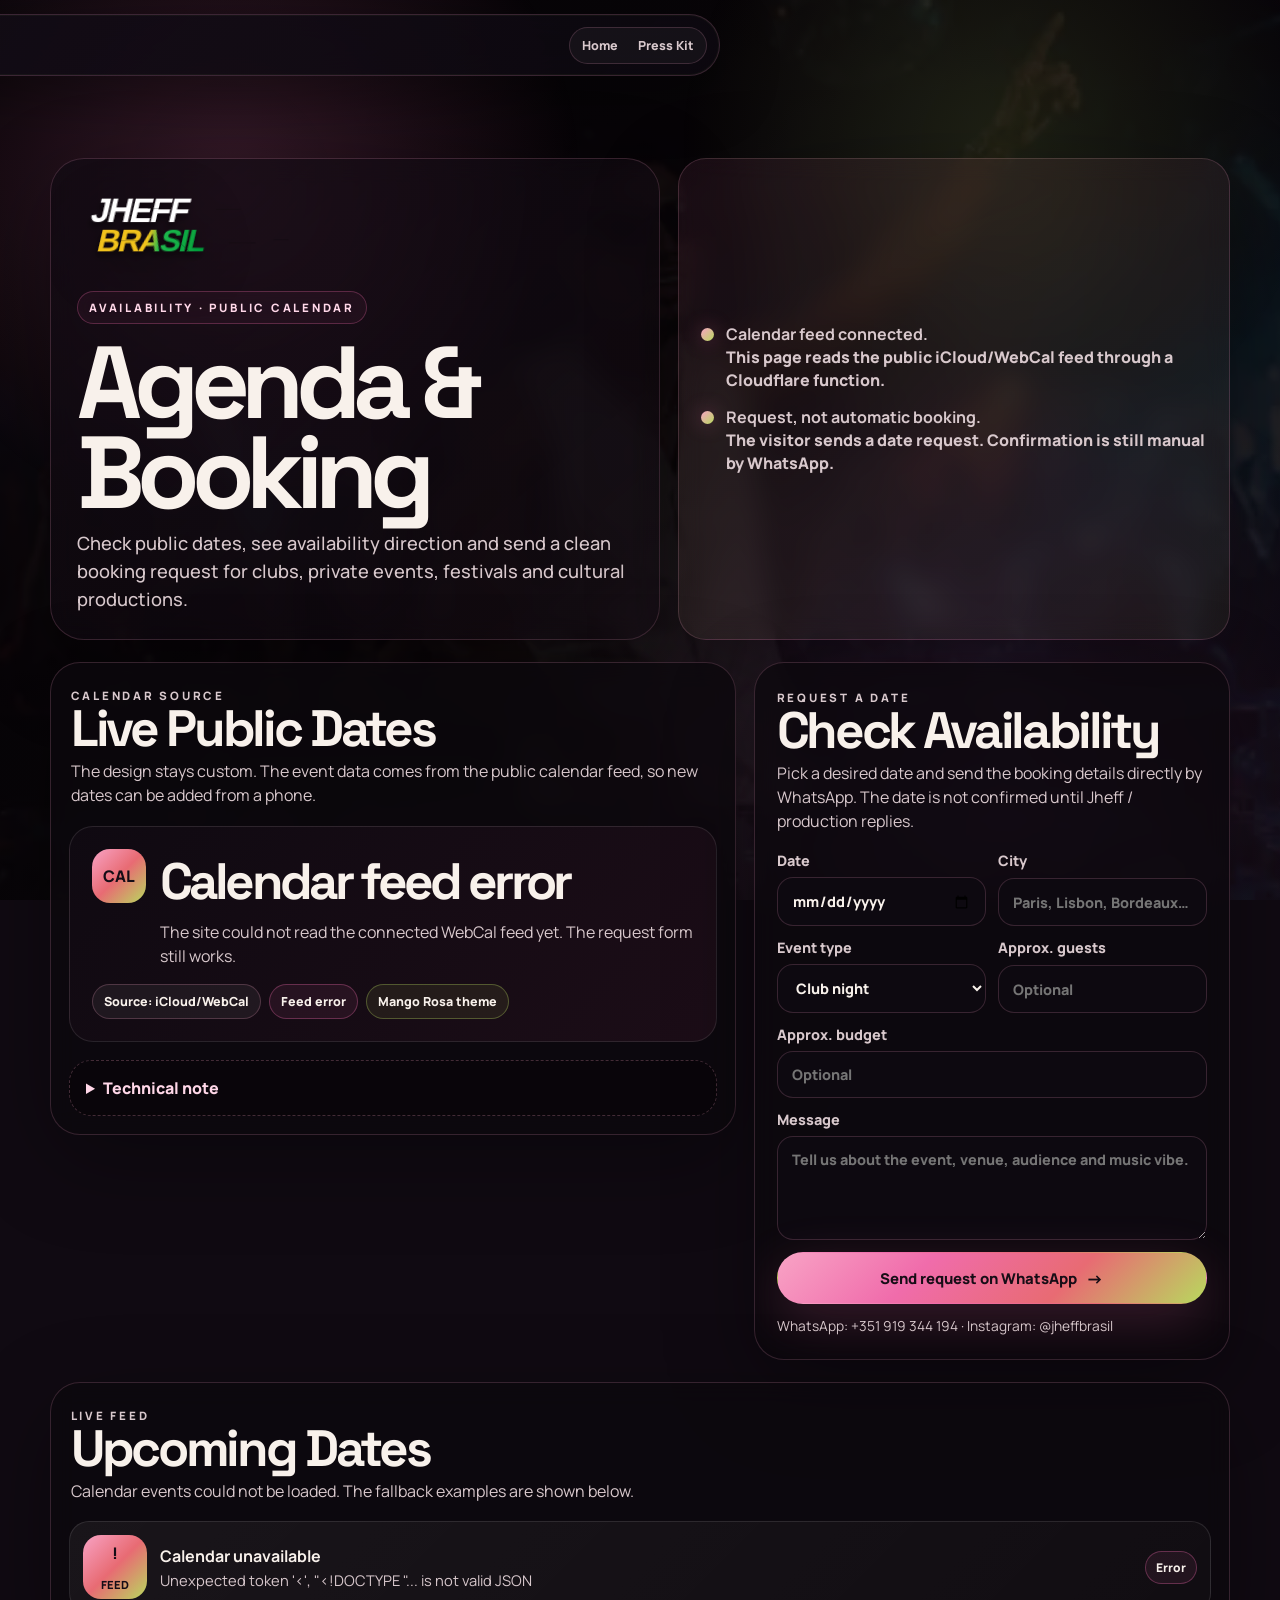
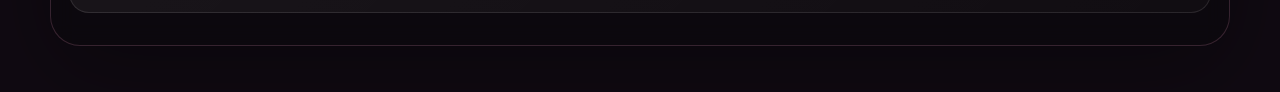
==== availability/index.html @ 17a37d6e "Connect availability page to calendar API" ====
<!doctype html>
<html lang="en">
<head>
  <meta charset="UTF-8">
  <meta name="viewport" content="width=device-width,initial-scale=1">
  <title>Availability — Jheff X Dj</title>
  <meta name="description" content="Check Jheff X Dj availability, public dates and send a booking request.">
  <meta name="theme-color" content="#150d16">
  <link rel="icon" href="/favicon.svg" type="image/svg+xml">
  <link rel="preconnect" href="https://fonts.googleapis.com">
  <link rel="preconnect" href="https://fonts.gstatic.com" crossorigin>
  <link href="https://fonts.googleapis.com/css2?family=Manrope:wght@500;700;800;900&family=Space+Grotesk:wght@700&display=swap" rel="stylesheet">
  <link rel="stylesheet" href="/assets/css/styles.css?v=manga-rosa-3">
  <style>
    body.availability-page{overflow:auto;background:#100a12;color:var(--text)}
    .availability-page:before{content:"";position:fixed;inset:0;z-index:-4;background:linear-gradient(120deg,rgba(12,7,14,.96),rgba(20,11,18,.78)),url('/assets/images/live-performance.webp') center/cover;filter:saturate(.78) brightness(.58)}
    .availability-page:after{content:"";position:fixed;inset:0;z-index:-3;background:radial-gradient(circle at 18% 20%,rgba(240,108,171,.20),transparent 22rem),radial-gradient(circle at 78% 16%,rgba(184,217,94,.12),transparent 20rem),radial-gradient(circle at 78% 88%,rgba(111,58,120,.28),transparent 28rem);pointer-events:none}
    .availability-main{width:min(1180px,calc(100% - 28px));margin:0 auto;padding:96px 0 46px;display:grid;gap:22px}.availability-hero{display:grid;grid-template-columns:1.05fr .95fr;gap:18px;align-items:end}
    .availability-title,.status-card,.calendar-card,.request-card,.dates-card{border:1px solid rgba(248,163,197,.18);background:rgba(12,8,14,.78);backdrop-filter:blur(12px);box-shadow:0 26px 90px rgba(0,0,0,.32)}
    .availability-title{border-radius:34px;padding:26px;background:linear-gradient(140deg,rgba(16,10,18,.74),rgba(21,12,21,.42))}.availability-title h1{font-family:var(--display);font-size:clamp(3.1rem,8vw,7.2rem);line-height:.88;letter-spacing:-.08em;margin:0 0 12px}.availability-title .lead{max-width:760px}.availability-logo{width:min(260px,54vw);display:block;margin-bottom:12px;filter:drop-shadow(0 12px 26px rgba(0,0,0,.42))}
    .status-card{border-radius:28px;background:linear-gradient(160deg,rgba(240,108,171,.08),rgba(184,217,94,.055));padding:22px;align-self:stretch;display:grid;align-content:center;gap:14px}.status-line{display:grid;grid-template-columns:auto 1fr;gap:12px;align-items:start;color:var(--muted);font-weight:800;line-height:1.45}.status-dot{width:13px;height:13px;border-radius:50%;margin-top:5px;background:linear-gradient(135deg,var(--pink),var(--lime));box-shadow:0 0 20px rgba(240,108,171,.4)}
    .availability-grid{display:grid;grid-template-columns:1.18fr .82fr;gap:18px;align-items:start}.calendar-card,.request-card,.dates-card{border-radius:30px;overflow:hidden}.card-head{padding:20px 20px 0}.card-head h2,.request-card h2{font-family:var(--display);font-size:clamp(2rem,4vw,3.2rem);line-height:.92;letter-spacing:-.065em;margin:0 0 8px}.card-head p,.request-card p{margin:0;color:var(--muted);line-height:1.48}
    .calendar-live{margin:18px;border-radius:24px;border:1px solid rgba(255,255,255,.10);background:linear-gradient(135deg,rgba(16,10,18,.96),rgba(30,14,25,.92));padding:22px;display:grid;gap:16px}.live-row{display:grid;grid-template-columns:auto 1fr;gap:14px;align-items:start}.live-icon{width:54px;height:54px;border-radius:18px;display:grid;place-items:center;background:linear-gradient(135deg,var(--pink),var(--coral),var(--lime));color:#150d16;font-weight:950}.live-row h3{font-family:var(--display);font-size:clamp(1.8rem,4vw,3.2rem);letter-spacing:-.075em;margin:0 0 6px}.live-row p{margin:0;color:var(--muted);line-height:1.5}.live-meta{display:flex;flex-wrap:wrap;gap:8px}.pill{border:1px solid rgba(248,163,197,.22);border-radius:999px;padding:8px 11px;color:#f8f1eb;background:rgba(255,255,255,.055);font-weight:900;font-size:.78rem}.pill.good{border-color:rgba(184,217,94,.32);background:rgba(184,217,94,.08)}.pill.bad{border-color:rgba(240,108,171,.32);background:rgba(240,108,171,.08)}
    .dates-card{padding-bottom:14px}.date-list{display:grid;gap:12px;padding:18px}.date-item{display:grid;grid-template-columns:auto 1fr auto;gap:13px;align-items:center;border:1px solid rgba(255,255,255,.10);border-radius:20px;padding:13px;background:linear-gradient(135deg,rgba(255,255,255,.055),rgba(255,255,255,.025))}.date-day{width:64px;height:64px;border-radius:18px;display:grid;place-items:center;text-align:center;background:linear-gradient(135deg,var(--pink),var(--coral),var(--lime));color:#150d16;font-weight:950;line-height:1}.date-day small{display:block;font-size:.7rem;text-transform:uppercase}.date-info b{display:block}.date-info span{display:block;color:var(--muted);font-size:.92rem;margin-top:3px}.tag{display:inline-flex;border:1px solid rgba(184,217,94,.32);border-radius:999px;padding:7px 10px;color:#f8f1eb;font-weight:900;font-size:.75rem;background:rgba(184,217,94,.08)}.tag.private{border-color:rgba(240,108,171,.32);background:rgba(240,108,171,.08)}button.tag{cursor:pointer}.request-card{padding:22px}.availability-form{display:grid;grid-template-columns:1fr 1fr;gap:12px;margin-top:18px}.availability-form label{display:grid;gap:7px;color:var(--muted);font-size:.9rem;font-weight:850}.availability-form input,.availability-form select,.availability-form textarea{width:100%;border:1px solid rgba(248,163,197,.18);border-radius:16px;background:#0d0910;color:var(--text);padding:13px 14px}.availability-form .full{grid-column:1/-1}.tiny-note{margin-top:12px!important;font-size:.86rem;color:var(--muted)}.setup-note{border:1px dashed rgba(248,163,197,.24);border-radius:22px;padding:16px;margin:0 18px 18px;color:var(--muted);background:rgba(0,0,0,.22)}.setup-note summary{cursor:pointer;color:#ffd7e8;font-weight:950}.setup-note ul{margin:12px 0 0;padding-left:20px}.setup-note code{color:#fff;background:rgba(255,255,255,.06);padding:2px 5px;border-radius:6px}
    @media(max-width:900px){.availability-page .topbar{position:relative;top:0;left:auto;transform:none;width:calc(100% - 22px);margin:10px auto 0}.availability-main{padding-top:22px;width:calc(100% - 22px)}.availability-hero,.availability-grid{grid-template-columns:1fr}.availability-title{padding:20px;border-radius:28px}.availability-logo{width:min(220px,62vw)}.date-item{grid-template-columns:auto 1fr}.date-item .tag{grid-column:2}.availability-form{grid-template-columns:1fr}.request-card{padding:18px}.calendar-live{margin:12px;padding:18px}.live-row{grid-template-columns:1fr}.live-icon{width:48px;height:48px}}
  </style>
</head>
<body class="page manga-theme availability-page">
  <header class="topbar">
    <a class="brand" href="/" aria-label="Jheff X Dj home"><img class="brand-logo" src="/assets/images/jheff-brasil-logo.svg" alt="Jheff Brasil logo"><span class="brand-name">Jheff X Dj</span></a>
    <div class="lang-switch"><a href="/">Home</a><a href="/press-kit/">Press Kit</a></div>
  </header>

  <main class="availability-main">
    <section class="availability-hero">
      <div class="availability-title"><img class="availability-logo" src="/assets/images/jheff-brasil-logo.svg" alt="Jheff Brasil logo"><p class="eyebrow">Availability · Public calendar</p><h1>Agenda & Booking</h1><p class="lead">Check public dates, see availability direction and send a clean booking request for clubs, private events, festivals and cultural productions.</p></div>
      <aside class="status-card"><div class="status-line"><span class="status-dot"></span><span><strong>Calendar feed connected.</strong><br>This page reads the public iCloud/WebCal feed through a Cloudflare function.</span></div><div class="status-line"><span class="status-dot"></span><span><strong>Request, not automatic booking.</strong><br>The visitor sends a date request. Confirmation is still manual by WhatsApp.</span></div></aside>
    </section>

    <section class="availability-grid">
      <div class="calendar-card">
        <div class="card-head"><p class="kicker">Calendar source</p><h2>Live Public Dates</h2><p>The design stays custom. The event data comes from the public calendar feed, so new dates can be added from a phone.</p></div>
        <div class="calendar-live"><div class="live-row"><div class="live-icon">CAL</div><div><h3 id="calendar-status-title">Loading calendar…</h3><p id="calendar-status-text">We are checking the connected WebCal/iCloud feed and preparing the public dates.</p></div></div><div class="live-meta"><span class="pill" id="calendar-source-pill">Source: iCloud/WebCal</span><span class="pill" id="calendar-updated-pill">Waiting for feed</span><span class="pill good">Mango Rosa theme</span></div></div>
        <details class="setup-note"><summary>Technical note</summary><ul><li>This draft uses the public WebCal/iCloud URL you sent.</li><li>On Cloudflare, <code>/api/calendar</code> fetches the calendar and converts events to JSON.</li><li>Later, if Jheff uses Google Calendar, we can swap the source without changing the design.</li></ul></details>
      </div>

      <aside class="request-card"><p class="kicker">Request a date</p><h2>Check Availability</h2><p>Pick a desired date and send the booking details directly by WhatsApp. The date is not confirmed until Jheff / production replies.</p><form class="availability-form" id="availability-form"><label><span>Date</span><input name="date" type="date" required></label><label><span>City</span><input name="city" placeholder="Paris, Lisbon, Bordeaux…" required></label><label><span>Event type</span><select name="type"><option>Club night</option><option>Private party</option><option>Festival</option><option>Cultural event</option><option>Corporate event</option><option>Other</option></select></label><label><span>Approx. guests</span><input name="guests" inputmode="numeric" placeholder="Optional"></label><label class="full"><span>Approx. budget</span><input name="budget" placeholder="Optional"></label><label class="full"><span>Message</span><textarea name="message" rows="4" placeholder="Tell us about the event, venue, audience and music vibe."></textarea></label><button class="btn primary full" type="submit">Send request on WhatsApp <span class="btn-arrow">→</span></button></form><p class="tiny-note">WhatsApp: +351 919 344 194 · Instagram: @jheffbrasil</p></aside>
    </section>

    <section class="dates-card"><div class="card-head"><p class="kicker">Live feed</p><h2>Upcoming Dates</h2><p id="dates-subtitle">Loading events from the connected public calendar…</p></div><div class="date-list" id="date-list"><article class="date-item"><div class="date-day"><span>…</span><small>Live</small></div><div class="date-info"><b>Loading calendar feed</b><span>Please wait while the public dates are loaded.</span></div><span class="tag">Loading</span></article></div></section>
  </main>

  <script>
    const ARTIST_NAME = 'Jheff X Dj';
    const WHATSAPP_NUMBER = '351919344194';
    const monthFmt = new Intl.DateTimeFormat('en', { month: 'short' });
    const dateFmt = new Intl.DateTimeFormat('en-GB', { weekday:'short', day:'2-digit', month:'short', hour:'2-digit', minute:'2-digit' });

    function escapeHtml(value = '') { return String(value).replace(/[&<>'"]/g, char => ({'&':'&amp;','<':'&lt;','>':'&gt;',"'":'&#39;','"':'&quot;'}[char])); }
    function dateInputValue(iso) { return new Date(iso).toISOString().slice(0,10); }
    function renderDay(iso) { const d = new Date(iso); return `<div class="date-day"><span>${String(d.getDate()).padStart(2,'0')}</span><small>${monthFmt.format(d)}</small></div>`; }

    async function loadCalendar() {
      const list = document.getElementById('date-list');
      const subtitle = document.getElementById('dates-subtitle');
      const title = document.getElementById('calendar-status-title');
      const text = document.getElementById('calendar-status-text');
      const updated = document.getElementById('calendar-updated-pill');

      try {
        const response = await fetch('/api/calendar', { headers: { accept: 'application/json' } });
        const data = await response.json();
        if (!response.ok || !data.ok) throw new Error(data.error || 'Calendar unavailable');

        const events = data.events || [];
        updated.textContent = `Updated: ${new Date(data.updatedAt).toLocaleTimeString([], {hour:'2-digit', minute:'2-digit'})}`;
        title.textContent = events.length ? 'Calendar connected' : 'Calendar connected, no upcoming public dates';
        text.textContent = events.length ? `${events.length} upcoming public date(s) loaded from the connected feed.` : 'The feed is active, but there are no upcoming events to display yet.';
        subtitle.textContent = events.length ? 'These dates are loaded from the connected calendar feed.' : 'No upcoming public dates found yet. Add events to the calendar and redeploy/reload.';

        if (!events.length) {
          list.innerHTML = `<article class="date-item"><div class="date-day"><span>0</span><small>Dates</small></div><div class="date-info"><b>No upcoming public dates</b><span>Add test events to the connected calendar and refresh this page.</span></div><span class="tag private">Empty</span></article>`;
          return;
        }

        list.innerHTML = events.map(event => {
          const date = new Date(event.start);
          const isPrivate = /private|unavailable/i.test(event.status || '');
          const location = event.location ? ` · ${escapeHtml(event.location)}` : '';
          const detail = event.allDay ? `All day${location}` : `${dateFmt.format(date)}${location}`;
          const button = isPrivate ? `<span class="tag private">${escapeHtml(event.status)}</span>` : `<button class="tag" type="button" data-prefill-date="${dateInputValue(event.start)}">Request</button>`;
          return `<article class="date-item">${renderDay(event.start)}<div class="date-info"><b>${escapeHtml(event.title)}</b><span>${detail}</span></div>${button}</article>`;
        }).join('');
        bindPrefillButtons();
      } catch (error) {
        title.textContent = 'Calendar feed error';
        text.textContent = 'The site could not read the connected WebCal feed yet. The request form still works.';
        updated.textContent = 'Feed error';
        updated.classList.add('bad');
        subtitle.textContent = 'Calendar events could not be loaded. The fallback examples are shown below.';
        list.innerHTML = `<article class="date-item"><div class="date-day"><span>!</span><small>Feed</small></div><div class="date-info"><b>Calendar unavailable</b><span>${escapeHtml(error.message)}</span></div><span class="tag private">Error</span></article>`;
      }
    }

    function bindPrefillButtons() {
      document.querySelectorAll('[data-prefill-date]').forEach(button => {
        button.addEventListener('click', () => {
          document.querySelector('[name="date"]').value = button.dataset.prefillDate;
          document.querySelector('[name="city"]').focus();
          document.querySelector('.request-card').scrollIntoView({behavior:'smooth', block:'center'});
        });
      });
    }

    document.getElementById('availability-form').addEventListener('submit', event => {
      event.preventDefault();
      const d = new FormData(event.currentTarget);
      const message = [`Hello ${ARTIST_NAME},`,'I would like to check your availability for an event.','',`Date: ${d.get('date') || '-'}`,`City: ${d.get('city') || '-'}`,`Event type: ${d.get('type') || '-'}`,`Approx. guests: ${d.get('guests') || '-'}`,`Approx. budget: ${d.get('budget') || '-'}`,`Message: ${d.get('message') || '-'}`,'','This is a booking request, not an automatic confirmation.'].join('\n');
      window.open(`https://wa.me/${WHATSAPP_NUMBER}?text=${encodeURIComponent(message)}`, '_blank', 'noopener,noreferrer');
    });

    loadCalendar();
  </script>
</body>
</html>
---- assets/css/styles.css ----
html{height:100%;scroll-behavior:smooth}*{box-sizing:border-box}:root{--bg:#100a12;--text:#f8f1eb;--muted:#d8c8cc;--rose:#f06cab;--pink:#f8a3c5;--coral:#e86b73;--prune:#6f3a78;--lime:#b8d95e;--leaf:#4aa854;--line:rgba(255,255,255,.16);--gold:#efbe7a;--green:#b8d95e;--max:1120px;--display:'Space Grotesk',Inter,ui-sans-serif,system-ui,sans-serif;--body:'Manrope',Inter,ui-sans-serif,system-ui,sans-serif}body{margin:0;min-height:100%;background:var(--bg);color:var(--text);font-family:var(--body);overflow:hidden}a{color:inherit;text-decoration:none}button,input,select,textarea{font:inherit}button{cursor:pointer}.landing-page{height:100svh;overflow:hidden}.landing-page:before{content:"";position:fixed;inset:0;z-index:-4;background:linear-gradient(100deg,rgba(12,7,14,.98),rgba(20,11,18,.84) 42%,rgba(32,18,29,.50)),url('/assets/images/live-performance.webp') 68% center/cover no-repeat;filter:saturate(.86) contrast(1.06) brightness(.72)}.landing-page:after{content:"";position:fixed;inset:0;z-index:-3;background:radial-gradient(circle at 20% 28%,rgba(240,108,171,.20),transparent 19rem),radial-gradient(circle at 80% 18%,rgba(184,217,94,.14),transparent 18rem),radial-gradient(circle at 72% 76%,rgba(111,58,120,.22),transparent 22rem),linear-gradient(180deg,rgba(255,255,255,.02),rgba(0,0,0,.22));pointer-events:none}.topbar{position:fixed;z-index:40;top:14px;left:50%;transform:translateX(-50%);width:min(var(--max),calc(100% - 24px));height:62px;display:flex;align-items:center;justify-content:space-between;gap:12px;padding:0 12px 0 14px;border:1px solid rgba(248,163,197,.18);border-radius:999px;background:linear-gradient(135deg,rgba(20,13,24,.88),rgba(13,9,16,.86));backdrop-filter:blur(18px);box-shadow:0 18px 60px rgba(0,0,0,.4),0 0 0 1px rgba(184,217,94,.04) inset}.brand{display:flex;align-items:center;gap:12px;min-width:0;font-family:var(--display);font-weight:700;letter-spacing:-.03em}.brand-logo{display:block;height:40px;width:auto;max-width:132px;object-fit:contain;filter:drop-shadow(0 6px 12px rgba(0,0,0,.35))}.brand-name{font-size:1rem;white-space:nowrap}.brand-mark{width:36px;height:36px;border-radius:50%;display:grid;place-items:center;background:linear-gradient(135deg,var(--pink),var(--lime));color:#160c15;font-size:.82rem}.lang-switch{display:flex;gap:4px;padding:4px;border:1px solid rgba(248,163,197,.18);border-radius:999px;background:rgba(255,255,255,.04)}.lang-switch button,.lang-switch a{border:0;border-radius:999px;background:transparent;color:var(--muted);padding:5px 8px;font-size:.78rem;font-weight:900}.lang-switch button.active{background:linear-gradient(135deg,#fff4f9,#ffe6ef);color:#1a1018}.screen{height:100svh;display:grid;align-items:center;padding:94px max(24px,calc((100vw - var(--max))/2 + 12px)) 32px}.hero-panel{width:min(760px,100%);position:relative;padding:24px 28px 28px;border:1px solid rgba(248,163,197,.18);border-radius:34px;background:linear-gradient(140deg,rgba(16,10,18,.72),rgba(21,12,21,.42));backdrop-filter:blur(12px);box-shadow:0 28px 100px rgba(0,0,0,.42),0 0 0 1px rgba(255,255,255,.03) inset}.hero-panel:before{content:"";position:absolute;left:-1px;top:12%;bottom:12%;width:2px;background:linear-gradient(180deg,var(--rose),var(--coral),var(--leaf),var(--lime));border-radius:2px;opacity:.95}.hero-panel:after{content:"";position:absolute;inset:0;border-radius:34px;padding:1px;background:linear-gradient(135deg,rgba(240,108,171,.26),rgba(111,58,120,.10),rgba(184,217,94,.15));-webkit-mask:linear-gradient(#fff 0 0) content-box,linear-gradient(#fff 0 0);-webkit-mask-composite:xor;mask-composite:exclude;pointer-events:none}.hero-brand-lockup{margin:0 0 8px;display:flex;align-items:center}.hero-logo{width:min(260px,44vw);height:auto;display:block;filter:drop-shadow(0 12px 24px rgba(0,0,0,.35))}.eyebrow,.kicker{display:inline-flex;align-items:center;margin:0 0 14px;color:#ffd7e8;font-size:.72rem;font-weight:950;letter-spacing:.24em;text-transform:uppercase}.eyebrow{padding:8px 11px;border:1px solid rgba(240,108,171,.28);border-radius:999px;background:rgba(240,108,171,.06);backdrop-filter:blur(10px)}.hero-panel h1{position:relative;z-index:1;margin:0 0 12px;font-family:var(--display);font-size:clamp(3.35rem,8.8vw,7.4rem);line-height:.9;letter-spacing:-.072em;text-shadow:0 18px 70px rgba(0,0,0,.62)}.tagline{position:relative;z-index:1;margin:0 0 14px;background:linear-gradient(90deg,var(--pink),var(--rose),var(--coral),var(--leaf),var(--lime));-webkit-background-clip:text;background-clip:text;color:transparent;font-weight:900;font-size:clamp(1.05rem,2.4vw,1.42rem);line-height:1.14}.lead{position:relative;z-index:1;margin:0;max-width:615px;color:var(--muted);font-weight:500;font-size:clamp(1rem,1.85vw,1.14rem);line-height:1.52}.micro-trust{position:relative;z-index:1;display:inline-flex;max-width:100%;margin:20px 0 0;padding:10px 13px;border:1px solid rgba(255,255,255,.10);border-radius:999px;background:linear-gradient(135deg,rgba(240,108,171,.08),rgba(74,168,84,.06));backdrop-filter:blur(10px);color:#f6e8ec;font-weight:800;font-size:.88rem;line-height:1.2}.actions{position:relative;z-index:2;display:grid;grid-template-columns:minmax(230px,1.1fr) minmax(150px,.7fr) minmax(150px,.7fr);gap:11px;margin-top:23px;max-width:700px}.btn{display:inline-flex;align-items:center;justify-content:center;gap:9px;min-height:52px;padding:0 20px;border-radius:999px;border:1px solid transparent;font-weight:900;font-size:.93rem;transition:transform .18s ease,box-shadow .18s ease,background .18s ease;white-space:nowrap}.primary{background:linear-gradient(135deg,var(--pink),var(--rose),var(--coral),var(--lime));color:#170d16;box-shadow:0 16px 54px rgba(240,108,171,.2)}.ghost{border-color:rgba(248,163,197,.18);background:rgba(255,255,255,.06);color:var(--text);backdrop-filter:blur(12px)}.social-btn{background:linear-gradient(135deg,rgba(240,108,171,.14),rgba(111,58,120,.10),rgba(74,168,84,.08));border-color:rgba(240,108,171,.26)}.press-btn{background:linear-gradient(135deg,rgba(248,163,197,.12),rgba(232,107,115,.08),rgba(184,217,94,.08));border-color:rgba(184,217,94,.22)}.btn-icon{width:20px;height:20px;flex:0 0 auto}.btn-arrow{font-size:1.08rem;line-height:1}.ghost:hover,.primary:hover{transform:translateY(-1px)}.modal[hidden]{display:none}.modal{position:fixed;inset:0;z-index:100;display:grid;place-items:center;padding:14px}.modal-backdrop{position:absolute;inset:0;background:rgba(0,0,0,.75);backdrop-filter:blur(10px)}.modal-panel{position:relative;width:min(560px,100%);max-height:calc(100svh - 28px);overflow:auto;padding:24px;border:1px solid rgba(248,163,197,.18);border-radius:28px;background:linear-gradient(180deg,rgba(25,15,27,.98),rgba(10,8,12,.98));box-shadow:0 40px 140px rgba(0,0,0,.72)}.modal-close{position:absolute;top:12px;right:12px;width:42px;height:42px;border:1px solid rgba(248,163,197,.18);border-radius:50%;background:rgba(255,255,255,.06);color:var(--text);font-size:1.35rem}.modal-panel h2{margin:0 0 10px;font-family:var(--display);font-size:clamp(2rem,8vw,3.2rem);line-height:.92;letter-spacing:-.07em}.modal-lead{margin:0;color:var(--muted);line-height:1.45}.quick-form{display:grid;grid-template-columns:1fr 1fr;gap:12px;margin-top:20px}.quick-form label{display:grid;gap:7px;color:var(--muted);font-weight:850;font-size:.92rem}.quick-form input,.quick-form select,.quick-form textarea{width:100%;border:1px solid rgba(248,163,197,.18);border-radius:16px;background:#0d0910;color:var(--text);padding:13px 14px}.full{grid-column:1/-1}.response-note{margin:0;color:var(--muted);font-size:.86rem;text-align:center}.modal-open{overflow:hidden}.page{min-height:100vh;overflow:auto;background:linear-gradient(180deg,#100a12,#130c15)}.page .topbar{position:sticky;top:14px}.page-main{padding:110px 0 70px}.container{width:min(var(--max),calc(100% - 32px));margin:auto}.section{padding:34px 0}.grid{display:grid;gap:18px}.grid.cols-2{grid-template-columns:1fr 1fr}.grid.cols-3{grid-template-columns:repeat(3,1fr)}.panel{border:1px solid rgba(248,163,197,.14);border-radius:26px;background:linear-gradient(180deg,rgba(255,255,255,.05),rgba(255,255,255,.03));padding:24px;box-shadow:0 30px 90px rgba(0,0,0,.32)}.panel h2,.panel h3{margin:0 0 12px;letter-spacing:-.05em}.panel p,.panel li{color:var(--muted)}.panel ul{margin:0;padding-left:18px}.press-img{width:100%;border-radius:26px;border:1px solid rgba(248,163,197,.14);aspect-ratio:4/5;object-fit:cover}.link-list{display:grid;gap:12px;margin-top:24px}.link-list a,.link-list button{width:100%;justify-content:center}.asset-grid{display:grid;grid-template-columns:repeat(3,1fr);gap:14px}.asset-grid img{width:100%;aspect-ratio:4/5;object-fit:cover;border-radius:20px;border:1px solid rgba(248,163,197,.14)}.presskit-page .big{background:none!important;background-image:none!important;-webkit-background-clip:initial!important;background-clip:initial!important;color:#efbe7a!important;-webkit-text-fill-color:#efbe7a!important;text-shadow:0 0 2.3cqw rgba(232,107,115,.18)!important}@media(max-width:850px){.topbar{top:10px;height:56px;width:calc(100% - 22px);padding:0 9px 0 10px}.brand-logo{height:32px;max-width:104px}.brand-name{font-size:.94rem}.landing-page:before{background:linear-gradient(180deg,rgba(16,10,18,.42),rgba(16,10,18,.86) 45%,rgba(16,10,18,.98)),url('/assets/images/live-performance.webp') 58% center/cover no-repeat;filter:saturate(.82) contrast(1.08) brightness(.72)}.screen{padding:78px 14px 24px;align-items:center}.hero-panel{width:100%;padding:18px 18px 20px;border-radius:28px}.hero-brand-lockup{margin-bottom:8px}.hero-logo{width:min(215px,56vw)}.eyebrow{font-size:.6rem;letter-spacing:.2em;padding:7px 9px;margin-bottom:12px}.hero-panel h1{font-size:clamp(2.9rem,12.6vw,4.55rem);letter-spacing:-.065em;line-height:.94;margin-bottom:10px}.tagline{font-size:clamp(.98rem,3.95vw,1.12rem);margin-bottom:12px}.lead{max-width:96%;font-size:clamp(.93rem,3.45vw,1rem);line-height:1.48}.micro-trust{display:flex;width:100%;justify-content:center;text-align:center;border-radius:18px;font-size:.8rem;margin-top:17px;padding:10px 12px}.actions{grid-template-columns:1fr 1fr;gap:9px;margin-top:16px;max-width:none}.actions .primary{grid-column:1/-1;width:100%;min-height:52px}.btn{min-height:46px;padding:0 12px;font-size:.88rem;gap:8px}.btn-icon{width:18px;height:18px}.quick-form{grid-template-columns:1fr}.modal-panel{padding:22px;border-radius:24px}.page-main{padding-top:92px}.grid.cols-2,.grid.cols-3,.asset-grid{grid-template-columns:1fr}.panel{padding:20px}}@media(max-height:700px) and (max-width:850px){.micro-trust{display:none}.screen{padding-top:70px}.hero-panel h1{font-size:3.25rem}.lead{font-size:.9rem}.actions{margin-top:15px}.btn{min-height:44px}.hero-panel{padding-top:16px;padding-bottom:18px}}@media(max-height:610px) and (max-width:850px){.tagline{font-size:.94rem}.hero-panel h1{font-size:2.8rem}.lead{font-size:.86rem}.btn{font-size:.84rem;padding:0 10px}}
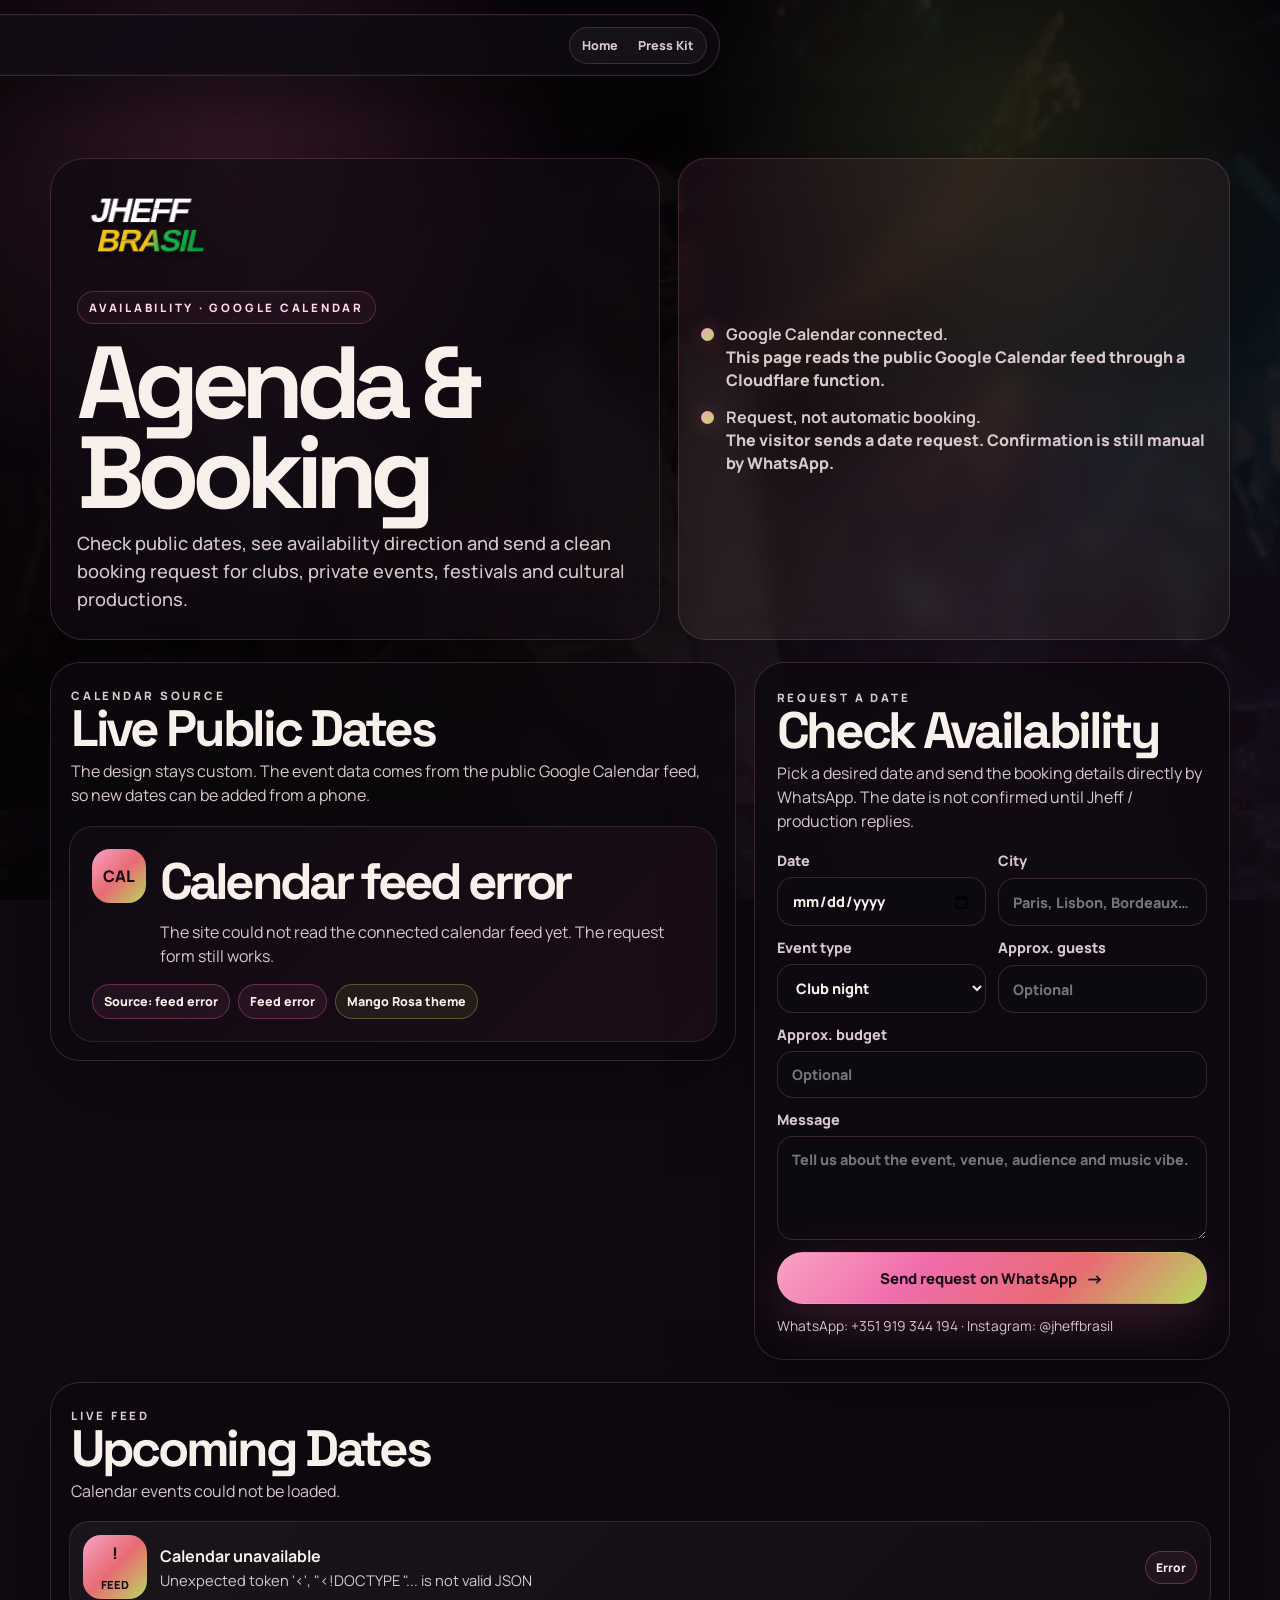
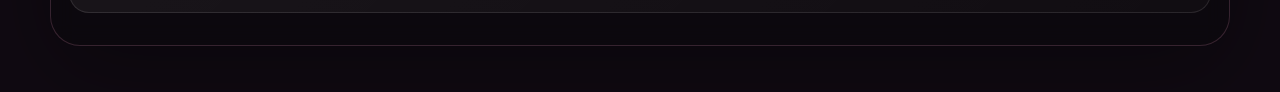
==== commit 9c754b4c: "Update availability page for Google Calendar status" ====
--- a/availability/index.html
+++ b/availability/index.html
@@ -10,7 +10,7 @@
   <link rel="preconnect" href="https://fonts.googleapis.com">
   <link rel="preconnect" href="https://fonts.gstatic.com" crossorigin>
   <link href="https://fonts.googleapis.com/css2?family=Manrope:wght@500;700;800;900&family=Space+Grotesk:wght@700&display=swap" rel="stylesheet">
-  <link rel="stylesheet" href="/assets/css/styles.css?v=manga-rosa-3">
+  <link rel="stylesheet" href="/assets/css/styles.css?v=manga-rosa-4">
   <style>
     body.availability-page{overflow:auto;background:#100a12;color:var(--text)}
     .availability-page:before{content:"";position:fixed;inset:0;z-index:-4;background:linear-gradient(120deg,rgba(12,7,14,.96),rgba(20,11,18,.78)),url('/assets/images/live-performance.webp') center/cover;filter:saturate(.78) brightness(.58)}
@@ -21,7 +21,7 @@
     .status-card{border-radius:28px;background:linear-gradient(160deg,rgba(240,108,171,.08),rgba(184,217,94,.055));padding:22px;align-self:stretch;display:grid;align-content:center;gap:14px}.status-line{display:grid;grid-template-columns:auto 1fr;gap:12px;align-items:start;color:var(--muted);font-weight:800;line-height:1.45}.status-dot{width:13px;height:13px;border-radius:50%;margin-top:5px;background:linear-gradient(135deg,var(--pink),var(--lime));box-shadow:0 0 20px rgba(240,108,171,.4)}
     .availability-grid{display:grid;grid-template-columns:1.18fr .82fr;gap:18px;align-items:start}.calendar-card,.request-card,.dates-card{border-radius:30px;overflow:hidden}.card-head{padding:20px 20px 0}.card-head h2,.request-card h2{font-family:var(--display);font-size:clamp(2rem,4vw,3.2rem);line-height:.92;letter-spacing:-.065em;margin:0 0 8px}.card-head p,.request-card p{margin:0;color:var(--muted);line-height:1.48}
     .calendar-live{margin:18px;border-radius:24px;border:1px solid rgba(255,255,255,.10);background:linear-gradient(135deg,rgba(16,10,18,.96),rgba(30,14,25,.92));padding:22px;display:grid;gap:16px}.live-row{display:grid;grid-template-columns:auto 1fr;gap:14px;align-items:start}.live-icon{width:54px;height:54px;border-radius:18px;display:grid;place-items:center;background:linear-gradient(135deg,var(--pink),var(--coral),var(--lime));color:#150d16;font-weight:950}.live-row h3{font-family:var(--display);font-size:clamp(1.8rem,4vw,3.2rem);letter-spacing:-.075em;margin:0 0 6px}.live-row p{margin:0;color:var(--muted);line-height:1.5}.live-meta{display:flex;flex-wrap:wrap;gap:8px}.pill{border:1px solid rgba(248,163,197,.22);border-radius:999px;padding:8px 11px;color:#f8f1eb;background:rgba(255,255,255,.055);font-weight:900;font-size:.78rem}.pill.good{border-color:rgba(184,217,94,.32);background:rgba(184,217,94,.08)}.pill.bad{border-color:rgba(240,108,171,.32);background:rgba(240,108,171,.08)}
-    .dates-card{padding-bottom:14px}.date-list{display:grid;gap:12px;padding:18px}.date-item{display:grid;grid-template-columns:auto 1fr auto;gap:13px;align-items:center;border:1px solid rgba(255,255,255,.10);border-radius:20px;padding:13px;background:linear-gradient(135deg,rgba(255,255,255,.055),rgba(255,255,255,.025))}.date-day{width:64px;height:64px;border-radius:18px;display:grid;place-items:center;text-align:center;background:linear-gradient(135deg,var(--pink),var(--coral),var(--lime));color:#150d16;font-weight:950;line-height:1}.date-day small{display:block;font-size:.7rem;text-transform:uppercase}.date-info b{display:block}.date-info span{display:block;color:var(--muted);font-size:.92rem;margin-top:3px}.tag{display:inline-flex;border:1px solid rgba(184,217,94,.32);border-radius:999px;padding:7px 10px;color:#f8f1eb;font-weight:900;font-size:.75rem;background:rgba(184,217,94,.08)}.tag.private{border-color:rgba(240,108,171,.32);background:rgba(240,108,171,.08)}button.tag{cursor:pointer}.request-card{padding:22px}.availability-form{display:grid;grid-template-columns:1fr 1fr;gap:12px;margin-top:18px}.availability-form label{display:grid;gap:7px;color:var(--muted);font-size:.9rem;font-weight:850}.availability-form input,.availability-form select,.availability-form textarea{width:100%;border:1px solid rgba(248,163,197,.18);border-radius:16px;background:#0d0910;color:var(--text);padding:13px 14px}.availability-form .full{grid-column:1/-1}.tiny-note{margin-top:12px!important;font-size:.86rem;color:var(--muted)}.setup-note{border:1px dashed rgba(248,163,197,.24);border-radius:22px;padding:16px;margin:0 18px 18px;color:var(--muted);background:rgba(0,0,0,.22)}.setup-note summary{cursor:pointer;color:#ffd7e8;font-weight:950}.setup-note ul{margin:12px 0 0;padding-left:20px}.setup-note code{color:#fff;background:rgba(255,255,255,.06);padding:2px 5px;border-radius:6px}
+    .dates-card{padding-bottom:14px}.date-list{display:grid;gap:12px;padding:18px}.date-item{display:grid;grid-template-columns:auto 1fr auto;gap:13px;align-items:center;border:1px solid rgba(255,255,255,.10);border-radius:20px;padding:13px;background:linear-gradient(135deg,rgba(255,255,255,.055),rgba(255,255,255,.025))}.date-day{width:64px;height:64px;border-radius:18px;display:grid;place-items:center;text-align:center;background:linear-gradient(135deg,var(--pink),var(--coral),var(--lime));color:#150d16;font-weight:950;line-height:1}.date-day small{display:block;font-size:.7rem;text-transform:uppercase}.date-info b{display:block}.date-info span{display:block;color:var(--muted);font-size:.92rem;margin-top:3px}.tag{display:inline-flex;border:1px solid rgba(184,217,94,.32);border-radius:999px;padding:7px 10px;color:#f8f1eb;font-weight:900;font-size:.75rem;background:rgba(184,217,94,.08)}.tag.private{border-color:rgba(240,108,171,.32);background:rgba(240,108,171,.08)}button.tag{cursor:pointer}.request-card{padding:22px}.availability-form{display:grid;grid-template-columns:1fr 1fr;gap:12px;margin-top:18px}.availability-form label{display:grid;gap:7px;color:var(--muted);font-size:.9rem;font-weight:850}.availability-form input,.availability-form select,.availability-form textarea{width:100%;border:1px solid rgba(248,163,197,.18);border-radius:16px;background:#0d0910;color:var(--text);padding:13px 14px}.availability-form .full{grid-column:1/-1}.tiny-note{margin-top:12px!important;font-size:.86rem;color:var(--muted)}.setup-note{display:none}
     @media(max-width:900px){.availability-page .topbar{position:relative;top:0;left:auto;transform:none;width:calc(100% - 22px);margin:10px auto 0}.availability-main{padding-top:22px;width:calc(100% - 22px)}.availability-hero,.availability-grid{grid-template-columns:1fr}.availability-title{padding:20px;border-radius:28px}.availability-logo{width:min(220px,62vw)}.date-item{grid-template-columns:auto 1fr}.date-item .tag{grid-column:2}.availability-form{grid-template-columns:1fr}.request-card{padding:18px}.calendar-live{margin:12px;padding:18px}.live-row{grid-template-columns:1fr}.live-icon{width:48px;height:48px}}
   </style>
 </head>
@@ -33,15 +33,15 @@
 
   <main class="availability-main">
     <section class="availability-hero">
-      <div class="availability-title"><img class="availability-logo" src="/assets/images/jheff-brasil-logo.svg" alt="Jheff Brasil logo"><p class="eyebrow">Availability · Public calendar</p><h1>Agenda & Booking</h1><p class="lead">Check public dates, see availability direction and send a clean booking request for clubs, private events, festivals and cultural productions.</p></div>
-      <aside class="status-card"><div class="status-line"><span class="status-dot"></span><span><strong>Calendar feed connected.</strong><br>This page reads the public iCloud/WebCal feed through a Cloudflare function.</span></div><div class="status-line"><span class="status-dot"></span><span><strong>Request, not automatic booking.</strong><br>The visitor sends a date request. Confirmation is still manual by WhatsApp.</span></div></aside>
+      <div class="availability-title"><img class="availability-logo" src="/assets/images/jheff-brasil-logo.svg" alt="Jheff Brasil logo"><p class="eyebrow">Availability · Google Calendar</p><h1>Agenda & Booking</h1><p class="lead">Check public dates, see availability direction and send a clean booking request for clubs, private events, festivals and cultural productions.</p></div>
+      <aside class="status-card"><div class="status-line"><span class="status-dot"></span><span><strong>Google Calendar connected.</strong><br>This page reads the public Google Calendar feed through a Cloudflare function.</span></div><div class="status-line"><span class="status-dot"></span><span><strong>Request, not automatic booking.</strong><br>The visitor sends a date request. Confirmation is still manual by WhatsApp.</span></div></aside>
     </section>
 
     <section class="availability-grid">
       <div class="calendar-card">
-        <div class="card-head"><p class="kicker">Calendar source</p><h2>Live Public Dates</h2><p>The design stays custom. The event data comes from the public calendar feed, so new dates can be added from a phone.</p></div>
-        <div class="calendar-live"><div class="live-row"><div class="live-icon">CAL</div><div><h3 id="calendar-status-title">Loading calendar…</h3><p id="calendar-status-text">We are checking the connected WebCal/iCloud feed and preparing the public dates.</p></div></div><div class="live-meta"><span class="pill" id="calendar-source-pill">Source: iCloud/WebCal</span><span class="pill" id="calendar-updated-pill">Waiting for feed</span><span class="pill good">Mango Rosa theme</span></div></div>
-        <details class="setup-note"><summary>Technical note</summary><ul><li>This draft uses the public WebCal/iCloud URL you sent.</li><li>On Cloudflare, <code>/api/calendar</code> fetches the calendar and converts events to JSON.</li><li>Later, if Jheff uses Google Calendar, we can swap the source without changing the design.</li></ul></details>
+        <div class="card-head"><p class="kicker">Calendar source</p><h2>Live Public Dates</h2><p>The design stays custom. The event data comes from the public Google Calendar feed, so new dates can be added from a phone.</p></div>
+        <div class="calendar-live"><div class="live-row"><div class="live-icon">CAL</div><div><h3 id="calendar-status-title">Loading calendar…</h3><p id="calendar-status-text">We are checking the connected Google Calendar feed and preparing the public dates.</p></div></div><div class="live-meta"><span class="pill" id="calendar-source-pill">Source: loading…</span><span class="pill" id="calendar-updated-pill">Waiting for feed</span><span class="pill good">Mango Rosa theme</span></div></div>
+        <details class="setup-note"><summary>Technical note</summary><ul><li>This draft uses the public Google Calendar iCal URL.</li><li>On Cloudflare, <code>/api/calendar</code> fetches the calendar and converts events to JSON.</li></ul></details>
       </div>
 
       <aside class="request-card"><p class="kicker">Request a date</p><h2>Check Availability</h2><p>Pick a desired date and send the booking details directly by WhatsApp. The date is not confirmed until Jheff / production replies.</p><form class="availability-form" id="availability-form"><label><span>Date</span><input name="date" type="date" required></label><label><span>City</span><input name="city" placeholder="Paris, Lisbon, Bordeaux…" required></label><label><span>Event type</span><select name="type"><option>Club night</option><option>Private party</option><option>Festival</option><option>Cultural event</option><option>Corporate event</option><option>Other</option></select></label><label><span>Approx. guests</span><input name="guests" inputmode="numeric" placeholder="Optional"></label><label class="full"><span>Approx. budget</span><input name="budget" placeholder="Optional"></label><label class="full"><span>Message</span><textarea name="message" rows="4" placeholder="Tell us about the event, venue, audience and music vibe."></textarea></label><button class="btn primary full" type="submit">Send request on WhatsApp <span class="btn-arrow">→</span></button></form><p class="tiny-note">WhatsApp: +351 919 344 194 · Instagram: @jheffbrasil</p></aside>
@@ -59,6 +59,7 @@
     function escapeHtml(value = '') { return String(value).replace(/[&<>'"]/g, char => ({'&':'&amp;','<':'&lt;','>':'&gt;',"'":'&#39;','"':'&quot;'}[char])); }
     function dateInputValue(iso) { return new Date(iso).toISOString().slice(0,10); }
     function renderDay(iso) { const d = new Date(iso); return `<div class="date-day"><span>${String(d.getDate()).padStart(2,'0')}</span><small>${monthFmt.format(d)}</small></div>`; }
+    function sourceLabel(source, demo) { if (demo) return 'Source: demo fallback'; if (source === 'google-calendar-ical') return 'Source: Google Calendar'; if (source === 'icloud-webcal') return 'Source: iCloud/WebCal'; return `Source: ${source || 'calendar feed'}`; }
 
     async function loadCalendar() {
       const list = document.getElementById('date-list');
@@ -66,6 +67,7 @@
       const title = document.getElementById('calendar-status-title');
       const text = document.getElementById('calendar-status-text');
       const updated = document.getElementById('calendar-updated-pill');
+      const sourcePill = document.getElementById('calendar-source-pill');
 
       try {
         const response = await fetch('/api/calendar', { headers: { accept: 'application/json' } });
@@ -73,10 +75,12 @@
         if (!response.ok || !data.ok) throw new Error(data.error || 'Calendar unavailable');
 
         const events = data.events || [];
+        sourcePill.textContent = sourceLabel(data.source, data.demo);
+        sourcePill.classList.toggle('bad', Boolean(data.demo));
         updated.textContent = `Updated: ${new Date(data.updatedAt).toLocaleTimeString([], {hour:'2-digit', minute:'2-digit'})}`;
-        title.textContent = events.length ? 'Calendar connected' : 'Calendar connected, no upcoming public dates';
-        text.textContent = events.length ? `${events.length} upcoming public date(s) loaded from the connected feed.` : 'The feed is active, but there are no upcoming events to display yet.';
-        subtitle.textContent = events.length ? 'These dates are loaded from the connected calendar feed.' : 'No upcoming public dates found yet. Add events to the calendar and redeploy/reload.';
+        title.textContent = data.demo ? 'Demo mode active' : (events.length ? 'Google Calendar connected' : 'Google Calendar connected, no upcoming public dates');
+        text.textContent = data.demo ? `Demo events are shown because the real calendar feed is not public yet or has no upcoming dates. Reason: ${data.reason || 'waiting for calendar'}.` : (events.length ? `${events.length} upcoming public date(s) loaded from Google Calendar.` : 'The Google feed is active, but there are no upcoming events to display yet.');
+        subtitle.textContent = data.demo ? 'Demo dates are shown until the Google Calendar public feed returns real events.' : (events.length ? 'These dates are loaded from the connected Google Calendar feed.' : 'No upcoming public dates found yet. Add events to the calendar and refresh this page.');
 
         if (!events.length) {
           list.innerHTML = `<article class="date-item"><div class="date-day"><span>0</span><small>Dates</small></div><div class="date-info"><b>No upcoming public dates</b><span>Add test events to the connected calendar and refresh this page.</span></div><span class="tag private">Empty</span></article>`;
@@ -94,10 +98,12 @@
         bindPrefillButtons();
       } catch (error) {
         title.textContent = 'Calendar feed error';
-        text.textContent = 'The site could not read the connected WebCal feed yet. The request form still works.';
+        text.textContent = 'The site could not read the connected calendar feed yet. The request form still works.';
+        sourcePill.textContent = 'Source: feed error';
+        sourcePill.classList.add('bad');
         updated.textContent = 'Feed error';
         updated.classList.add('bad');
-        subtitle.textContent = 'Calendar events could not be loaded. The fallback examples are shown below.';
+        subtitle.textContent = 'Calendar events could not be loaded.';
         list.innerHTML = `<article class="date-item"><div class="date-day"><span>!</span><small>Feed</small></div><div class="date-info"><b>Calendar unavailable</b><span>${escapeHtml(error.message)}</span></div><span class="tag private">Error</span></article>`;
       }
     }
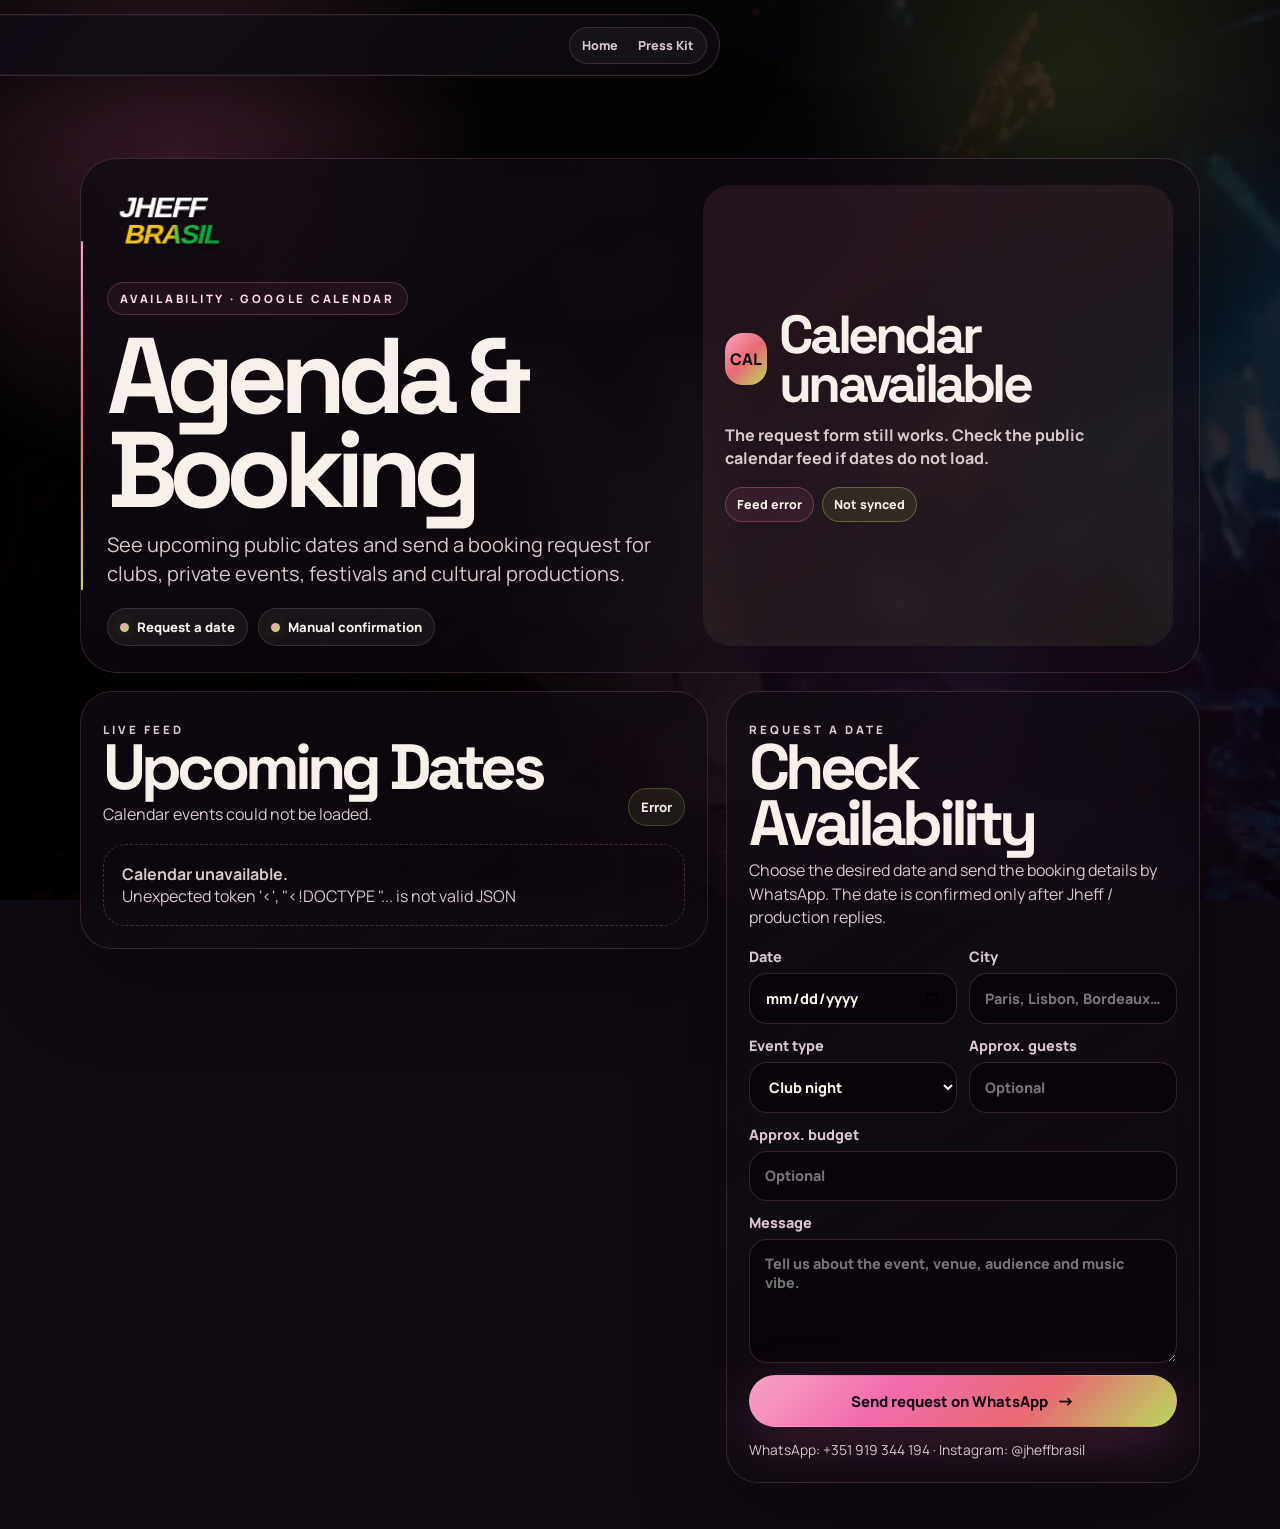
==== commit 093d927e: "Redesign availability page layout" ====
--- a/availability/index.html
+++ b/availability/index.html
@@ -4,25 +4,23 @@
   <meta charset="UTF-8">
   <meta name="viewport" content="width=device-width,initial-scale=1">
   <title>Availability — Jheff X Dj</title>
-  <meta name="description" content="Check Jheff X Dj availability, public dates and send a booking request.">
+  <meta name="description" content="Check Jheff X Dj public dates and send a booking request.">
   <meta name="theme-color" content="#150d16">
   <link rel="icon" href="/favicon.svg" type="image/svg+xml">
   <link rel="preconnect" href="https://fonts.googleapis.com">
   <link rel="preconnect" href="https://fonts.gstatic.com" crossorigin>
   <link href="https://fonts.googleapis.com/css2?family=Manrope:wght@500;700;800;900&family=Space+Grotesk:wght@700&display=swap" rel="stylesheet">
-  <link rel="stylesheet" href="/assets/css/styles.css?v=manga-rosa-4">
+  <link rel="stylesheet" href="/assets/css/styles.css?v=manga-rosa-5">
   <style>
     body.availability-page{overflow:auto;background:#100a12;color:var(--text)}
-    .availability-page:before{content:"";position:fixed;inset:0;z-index:-4;background:linear-gradient(120deg,rgba(12,7,14,.96),rgba(20,11,18,.78)),url('/assets/images/live-performance.webp') center/cover;filter:saturate(.78) brightness(.58)}
-    .availability-page:after{content:"";position:fixed;inset:0;z-index:-3;background:radial-gradient(circle at 18% 20%,rgba(240,108,171,.20),transparent 22rem),radial-gradient(circle at 78% 16%,rgba(184,217,94,.12),transparent 20rem),radial-gradient(circle at 78% 88%,rgba(111,58,120,.28),transparent 28rem);pointer-events:none}
-    .availability-main{width:min(1180px,calc(100% - 28px));margin:0 auto;padding:96px 0 46px;display:grid;gap:22px}.availability-hero{display:grid;grid-template-columns:1.05fr .95fr;gap:18px;align-items:end}
-    .availability-title,.status-card,.calendar-card,.request-card,.dates-card{border:1px solid rgba(248,163,197,.18);background:rgba(12,8,14,.78);backdrop-filter:blur(12px);box-shadow:0 26px 90px rgba(0,0,0,.32)}
-    .availability-title{border-radius:34px;padding:26px;background:linear-gradient(140deg,rgba(16,10,18,.74),rgba(21,12,21,.42))}.availability-title h1{font-family:var(--display);font-size:clamp(3.1rem,8vw,7.2rem);line-height:.88;letter-spacing:-.08em;margin:0 0 12px}.availability-title .lead{max-width:760px}.availability-logo{width:min(260px,54vw);display:block;margin-bottom:12px;filter:drop-shadow(0 12px 26px rgba(0,0,0,.42))}
-    .status-card{border-radius:28px;background:linear-gradient(160deg,rgba(240,108,171,.08),rgba(184,217,94,.055));padding:22px;align-self:stretch;display:grid;align-content:center;gap:14px}.status-line{display:grid;grid-template-columns:auto 1fr;gap:12px;align-items:start;color:var(--muted);font-weight:800;line-height:1.45}.status-dot{width:13px;height:13px;border-radius:50%;margin-top:5px;background:linear-gradient(135deg,var(--pink),var(--lime));box-shadow:0 0 20px rgba(240,108,171,.4)}
-    .availability-grid{display:grid;grid-template-columns:1.18fr .82fr;gap:18px;align-items:start}.calendar-card,.request-card,.dates-card{border-radius:30px;overflow:hidden}.card-head{padding:20px 20px 0}.card-head h2,.request-card h2{font-family:var(--display);font-size:clamp(2rem,4vw,3.2rem);line-height:.92;letter-spacing:-.065em;margin:0 0 8px}.card-head p,.request-card p{margin:0;color:var(--muted);line-height:1.48}
-    .calendar-live{margin:18px;border-radius:24px;border:1px solid rgba(255,255,255,.10);background:linear-gradient(135deg,rgba(16,10,18,.96),rgba(30,14,25,.92));padding:22px;display:grid;gap:16px}.live-row{display:grid;grid-template-columns:auto 1fr;gap:14px;align-items:start}.live-icon{width:54px;height:54px;border-radius:18px;display:grid;place-items:center;background:linear-gradient(135deg,var(--pink),var(--coral),var(--lime));color:#150d16;font-weight:950}.live-row h3{font-family:var(--display);font-size:clamp(1.8rem,4vw,3.2rem);letter-spacing:-.075em;margin:0 0 6px}.live-row p{margin:0;color:var(--muted);line-height:1.5}.live-meta{display:flex;flex-wrap:wrap;gap:8px}.pill{border:1px solid rgba(248,163,197,.22);border-radius:999px;padding:8px 11px;color:#f8f1eb;background:rgba(255,255,255,.055);font-weight:900;font-size:.78rem}.pill.good{border-color:rgba(184,217,94,.32);background:rgba(184,217,94,.08)}.pill.bad{border-color:rgba(240,108,171,.32);background:rgba(240,108,171,.08)}
-    .dates-card{padding-bottom:14px}.date-list{display:grid;gap:12px;padding:18px}.date-item{display:grid;grid-template-columns:auto 1fr auto;gap:13px;align-items:center;border:1px solid rgba(255,255,255,.10);border-radius:20px;padding:13px;background:linear-gradient(135deg,rgba(255,255,255,.055),rgba(255,255,255,.025))}.date-day{width:64px;height:64px;border-radius:18px;display:grid;place-items:center;text-align:center;background:linear-gradient(135deg,var(--pink),var(--coral),var(--lime));color:#150d16;font-weight:950;line-height:1}.date-day small{display:block;font-size:.7rem;text-transform:uppercase}.date-info b{display:block}.date-info span{display:block;color:var(--muted);font-size:.92rem;margin-top:3px}.tag{display:inline-flex;border:1px solid rgba(184,217,94,.32);border-radius:999px;padding:7px 10px;color:#f8f1eb;font-weight:900;font-size:.75rem;background:rgba(184,217,94,.08)}.tag.private{border-color:rgba(240,108,171,.32);background:rgba(240,108,171,.08)}button.tag{cursor:pointer}.request-card{padding:22px}.availability-form{display:grid;grid-template-columns:1fr 1fr;gap:12px;margin-top:18px}.availability-form label{display:grid;gap:7px;color:var(--muted);font-size:.9rem;font-weight:850}.availability-form input,.availability-form select,.availability-form textarea{width:100%;border:1px solid rgba(248,163,197,.18);border-radius:16px;background:#0d0910;color:var(--text);padding:13px 14px}.availability-form .full{grid-column:1/-1}.tiny-note{margin-top:12px!important;font-size:.86rem;color:var(--muted)}.setup-note{display:none}
-    @media(max-width:900px){.availability-page .topbar{position:relative;top:0;left:auto;transform:none;width:calc(100% - 22px);margin:10px auto 0}.availability-main{padding-top:22px;width:calc(100% - 22px)}.availability-hero,.availability-grid{grid-template-columns:1fr}.availability-title{padding:20px;border-radius:28px}.availability-logo{width:min(220px,62vw)}.date-item{grid-template-columns:auto 1fr}.date-item .tag{grid-column:2}.availability-form{grid-template-columns:1fr}.request-card{padding:18px}.calendar-live{margin:12px;padding:18px}.live-row{grid-template-columns:1fr}.live-icon{width:48px;height:48px}}
+    .availability-page:before{content:"";position:fixed;inset:0;z-index:-4;background:linear-gradient(115deg,rgba(10,6,12,.98),rgba(20,10,20,.86) 46%,rgba(40,18,34,.58)),url('/assets/images/live-performance.webp') 58% center/cover;filter:saturate(.82) brightness(.58) contrast(1.08)}
+    .availability-page:after{content:"";position:fixed;inset:0;z-index:-3;background:radial-gradient(circle at 14% 18%,rgba(240,108,171,.22),transparent 20rem),radial-gradient(circle at 84% 8%,rgba(184,217,94,.14),transparent 18rem),radial-gradient(circle at 74% 82%,rgba(111,58,120,.30),transparent 28rem),linear-gradient(180deg,rgba(255,255,255,.02),rgba(0,0,0,.18));pointer-events:none}
+    .availability-main{width:min(1120px,calc(100% - 28px));margin:0 auto;padding:96px 0 46px;display:grid;gap:18px}.glass{border:1px solid rgba(248,163,197,.17);background:linear-gradient(145deg,rgba(16,10,18,.82),rgba(16,10,18,.48));backdrop-filter:blur(14px);box-shadow:0 28px 90px rgba(0,0,0,.36)}
+    .booking-hero{border-radius:36px;padding:26px;display:grid;grid-template-columns:1.1fr .9fr;gap:22px;align-items:end;position:relative;overflow:hidden}.booking-hero:before{content:"";position:absolute;left:-1px;top:16%;bottom:16%;width:3px;border-radius:3px;background:linear-gradient(180deg,var(--pink),var(--coral),var(--lime))}.availability-logo{width:min(230px,54vw);display:block;margin:0 0 14px;filter:drop-shadow(0 12px 26px rgba(0,0,0,.42))}.eyebrow.pill-label{display:inline-flex;margin:0 0 14px;padding:8px 12px;border:1px solid rgba(240,108,171,.28);border-radius:999px;background:rgba(240,108,171,.07);color:#ffd7e8}.booking-hero h1{font-family:var(--display);font-size:clamp(3.3rem,8.4vw,7.5rem);line-height:.87;letter-spacing:-.082em;margin:0 0 14px}.hero-copy{max-width:680px;margin:0;color:var(--muted);font-size:clamp(1.04rem,2vw,1.25rem);line-height:1.45}.hero-actions{display:flex;flex-wrap:wrap;gap:10px;margin-top:20px}.mini-pill{display:inline-flex;align-items:center;gap:8px;border:1px solid rgba(255,255,255,.12);border-radius:999px;background:rgba(255,255,255,.055);padding:9px 12px;color:#f8f1eb;font-weight:900;font-size:.82rem}.mini-dot{width:9px;height:9px;border-radius:50%;background:linear-gradient(135deg,var(--pink),var(--lime));box-shadow:0 0 16px rgba(184,217,94,.32)}
+    .sync-card{border-radius:28px;padding:22px;background:linear-gradient(150deg,rgba(240,108,171,.10),rgba(184,217,94,.07));align-self:stretch;display:grid;align-content:center;gap:16px}.sync-top{display:flex;align-items:center;gap:12px}.sync-icon{width:52px;height:52px;border-radius:18px;display:grid;place-items:center;background:linear-gradient(135deg,var(--pink),var(--coral),var(--lime));color:#150d16;font-weight:950}.sync-card h2{font-family:var(--display);font-size:clamp(2rem,4.5vw,3.35rem);line-height:.92;letter-spacing:-.07em;margin:0}.sync-card p{margin:0;color:var(--muted);line-height:1.45;font-weight:750}.sync-pills{display:flex;flex-wrap:wrap;gap:8px}.sync-pill{border:1px solid rgba(248,163,197,.22);border-radius:999px;padding:8px 11px;background:rgba(255,255,255,.055);font-weight:900;font-size:.78rem}.sync-pill.ok{border-color:rgba(184,217,94,.34);background:rgba(184,217,94,.09)}.sync-pill.warn{border-color:rgba(240,108,171,.34);background:rgba(240,108,171,.09)}
+    .booking-layout{display:grid;grid-template-columns:minmax(0,1.14fr) minmax(340px,.86fr);gap:18px;align-items:start}.section-card{border-radius:32px;padding:22px}.section-head{display:flex;justify-content:space-between;gap:16px;align-items:end;margin-bottom:18px}.section-kicker{margin:0 0 6px;color:#ffd7e8;font-size:.72rem;font-weight:950;letter-spacing:.26em;text-transform:uppercase}.section-head h2,.request-card h2{font-family:var(--display);font-size:clamp(2.25rem,5vw,4.35rem);line-height:.88;letter-spacing:-.075em;margin:0}.section-head p,.request-card p{margin:8px 0 0;color:var(--muted);line-height:1.45}.count-chip{white-space:nowrap;border:1px solid rgba(184,217,94,.26);border-radius:999px;padding:9px 12px;color:#f8f1eb;font-weight:950;background:rgba(184,217,94,.08);font-size:.82rem}.date-list{display:grid;gap:12px}.event-card{display:grid;grid-template-columns:auto 1fr;gap:14px;padding:14px;border:1px solid rgba(255,255,255,.105);border-radius:24px;background:linear-gradient(145deg,rgba(255,255,255,.06),rgba(255,255,255,.025));transition:transform .18s ease,border-color .18s ease}.event-card:hover{transform:translateY(-1px);border-color:rgba(248,163,197,.28)}.date-badge{width:74px;height:74px;border-radius:24px;display:grid;place-items:center;text-align:center;background:linear-gradient(135deg,var(--pink),var(--coral),var(--lime));color:#150d16;font-weight:950;line-height:1;box-shadow:0 14px 28px rgba(0,0,0,.22)}.date-badge strong{font-size:1.65rem}.date-badge small{font-size:.72rem;text-transform:uppercase;letter-spacing:.06em}.event-body{min-width:0}.event-title-row{display:flex;gap:10px;align-items:start;justify-content:space-between}.event-title{margin:0;color:#fff7f4;font-weight:950;font-size:clamp(1.08rem,2.4vw,1.42rem);line-height:1.22}.event-detail{margin:7px 0 12px;color:var(--muted);font-size:.98rem;line-height:1.4}.event-bottom{display:flex;flex-wrap:wrap;gap:9px;align-items:center}.status-tag,.request-date-btn{display:inline-flex;align-items:center;justify-content:center;border-radius:999px;padding:9px 12px;font-weight:950;font-size:.78rem}.status-tag{border:1px solid rgba(184,217,94,.28);background:rgba(184,217,94,.08);color:#f8f1eb}.status-tag.private{border-color:rgba(240,108,171,.34);background:rgba(240,108,171,.10)}.request-date-btn{border:1px solid rgba(184,217,94,.32);background:rgba(184,217,94,.08);color:#f8f1eb;cursor:pointer;min-width:132px}.request-date-btn:hover{background:rgba(184,217,94,.13)}
+    .request-card{position:sticky;top:92px;border-radius:32px;padding:22px}.availability-form{display:grid;grid-template-columns:1fr 1fr;gap:12px;margin-top:18px}.availability-form label{display:grid;gap:7px;color:var(--muted);font-size:.9rem;font-weight:850}.availability-form input,.availability-form select,.availability-form textarea{width:100%;border:1px solid rgba(248,163,197,.18);border-radius:18px;background:rgba(8,5,10,.76);color:var(--text);padding:14px 15px;min-height:50px}.availability-form textarea{min-height:124px;resize:vertical}.availability-form .full{grid-column:1/-1}.form-note{margin-top:13px!important;font-size:.86rem;color:var(--muted)}.mobile-jump{display:none}.empty-card{padding:18px;border:1px dashed rgba(248,163,197,.24);border-radius:22px;color:var(--muted)}
+    @media(max-width:900px){.availability-page .topbar{position:relative;top:0;left:auto;transform:none;width:calc(100% - 22px);margin:10px auto 0}.availability-main{padding-top:20px;width:calc(100% - 22px);gap:14px}.booking-hero{grid-template-columns:1fr;padding:20px;border-radius:30px;gap:18px}.availability-logo{width:min(205px,58vw)}.booking-hero h1{font-size:clamp(3.25rem,15vw,4.85rem)}.hero-copy{font-size:1.02rem}.hero-actions{margin-top:16px}.sync-card{border-radius:24px;padding:18px}.booking-layout{display:flex;flex-direction:column}.dates-card{order:1}.request-card{order:2;position:relative;top:auto;width:100%;padding:18px}.section-card{padding:18px;border-radius:28px}.section-head{display:block}.count-chip{display:inline-flex;margin-top:12px}.event-card{grid-template-columns:62px 1fr;padding:12px;border-radius:22px;gap:12px}.date-badge{width:62px;height:62px;border-radius:20px}.date-badge strong{font-size:1.35rem}.event-title{font-size:1.08rem}.event-detail{font-size:.92rem}.event-bottom{display:grid;grid-template-columns:1fr;gap:8px}.request-date-btn,.status-tag{width:100%;min-height:42px}.availability-form{grid-template-columns:1fr}.mobile-jump{display:inline-flex}.desktop-only{display:none}}
   </style>
 </head>
 <body class="page manga-theme availability-page">
@@ -32,22 +30,50 @@
   </header>
 
   <main class="availability-main">
-    <section class="availability-hero">
-      <div class="availability-title"><img class="availability-logo" src="/assets/images/jheff-brasil-logo.svg" alt="Jheff Brasil logo"><p class="eyebrow">Availability · Google Calendar</p><h1>Agenda & Booking</h1><p class="lead">Check public dates, see availability direction and send a clean booking request for clubs, private events, festivals and cultural productions.</p></div>
-      <aside class="status-card"><div class="status-line"><span class="status-dot"></span><span><strong>Google Calendar connected.</strong><br>This page reads the public Google Calendar feed through a Cloudflare function.</span></div><div class="status-line"><span class="status-dot"></span><span><strong>Request, not automatic booking.</strong><br>The visitor sends a date request. Confirmation is still manual by WhatsApp.</span></div></aside>
+    <section class="booking-hero glass">
+      <div>
+        <img class="availability-logo" src="/assets/images/jheff-brasil-logo.svg" alt="Jheff Brasil logo">
+        <p class="eyebrow pill-label">Availability · Google Calendar</p>
+        <h1>Agenda & Booking</h1>
+        <p class="hero-copy">See upcoming public dates and send a booking request for clubs, private events, festivals and cultural productions.</p>
+        <div class="hero-actions">
+          <a class="mini-pill mobile-jump" href="#upcoming-dates"><span class="mini-dot"></span>View dates</a>
+          <a class="mini-pill" href="#booking-request"><span class="mini-dot"></span>Request a date</a>
+          <span class="mini-pill"><span class="mini-dot"></span>Manual confirmation</span>
+        </div>
+      </div>
+      <aside class="sync-card">
+        <div class="sync-top"><div class="sync-icon">CAL</div><h2 id="calendar-status-title">Loading calendar…</h2></div>
+        <p id="calendar-status-text">Checking the booking calendar and preparing public dates.</p>
+        <div class="sync-pills"><span class="sync-pill" id="calendar-source-pill">Source: loading…</span><span class="sync-pill ok" id="calendar-updated-pill">Waiting</span></div>
+      </aside>
     </section>
 
-    <section class="availability-grid">
-      <div class="calendar-card">
-        <div class="card-head"><p class="kicker">Calendar source</p><h2>Live Public Dates</h2><p>The design stays custom. The event data comes from the public Google Calendar feed, so new dates can be added from a phone.</p></div>
-        <div class="calendar-live"><div class="live-row"><div class="live-icon">CAL</div><div><h3 id="calendar-status-title">Loading calendar…</h3><p id="calendar-status-text">We are checking the connected Google Calendar feed and preparing the public dates.</p></div></div><div class="live-meta"><span class="pill" id="calendar-source-pill">Source: loading…</span><span class="pill" id="calendar-updated-pill">Waiting for feed</span><span class="pill good">Mango Rosa theme</span></div></div>
-        <details class="setup-note"><summary>Technical note</summary><ul><li>This draft uses the public Google Calendar iCal URL.</li><li>On Cloudflare, <code>/api/calendar</code> fetches the calendar and converts events to JSON.</li></ul></details>
-      </div>
+    <section class="booking-layout">
+      <section class="section-card dates-card glass" id="upcoming-dates">
+        <div class="section-head">
+          <div><p class="section-kicker">Live feed</p><h2>Upcoming Dates</h2><p id="dates-subtitle">Loading events from the connected Google Calendar…</p></div>
+          <span class="count-chip" id="event-count-chip">Loading</span>
+        </div>
+        <div class="date-list" id="date-list"><div class="empty-card">Loading calendar feed…</div></div>
+      </section>
 
-      <aside class="request-card"><p class="kicker">Request a date</p><h2>Check Availability</h2><p>Pick a desired date and send the booking details directly by WhatsApp. The date is not confirmed until Jheff / production replies.</p><form class="availability-form" id="availability-form"><label><span>Date</span><input name="date" type="date" required></label><label><span>City</span><input name="city" placeholder="Paris, Lisbon, Bordeaux…" required></label><label><span>Event type</span><select name="type"><option>Club night</option><option>Private party</option><option>Festival</option><option>Cultural event</option><option>Corporate event</option><option>Other</option></select></label><label><span>Approx. guests</span><input name="guests" inputmode="numeric" placeholder="Optional"></label><label class="full"><span>Approx. budget</span><input name="budget" placeholder="Optional"></label><label class="full"><span>Message</span><textarea name="message" rows="4" placeholder="Tell us about the event, venue, audience and music vibe."></textarea></label><button class="btn primary full" type="submit">Send request on WhatsApp <span class="btn-arrow">→</span></button></form><p class="tiny-note">WhatsApp: +351 919 344 194 · Instagram: @jheffbrasil</p></aside>
+      <aside class="request-card glass" id="booking-request">
+        <p class="section-kicker">Request a date</p>
+        <h2>Check Availability</h2>
+        <p>Choose the desired date and send the booking details by WhatsApp. The date is confirmed only after Jheff / production replies.</p>
+        <form class="availability-form" id="availability-form">
+          <label><span>Date</span><input name="date" type="date" required></label>
+          <label><span>City</span><input name="city" placeholder="Paris, Lisbon, Bordeaux…" required></label>
+          <label><span>Event type</span><select name="type"><option>Club night</option><option>Private party</option><option>Festival</option><option>Cultural event</option><option>Corporate event</option><option>Other</option></select></label>
+          <label><span>Approx. guests</span><input name="guests" inputmode="numeric" placeholder="Optional"></label>
+          <label class="full"><span>Approx. budget</span><input name="budget" placeholder="Optional"></label>
+          <label class="full"><span>Message</span><textarea name="message" rows="4" placeholder="Tell us about the event, venue, audience and music vibe."></textarea></label>
+          <button class="btn primary full" type="submit">Send request on WhatsApp <span class="btn-arrow">→</span></button>
+        </form>
+        <p class="form-note">WhatsApp: +351 919 344 194 · Instagram: @jheffbrasil</p>
+      </aside>
     </section>
-
-    <section class="dates-card"><div class="card-head"><p class="kicker">Live feed</p><h2>Upcoming Dates</h2><p id="dates-subtitle">Loading events from the connected public calendar…</p></div><div class="date-list" id="date-list"><article class="date-item"><div class="date-day"><span>…</span><small>Live</small></div><div class="date-info"><b>Loading calendar feed</b><span>Please wait while the public dates are loaded.</span></div><span class="tag">Loading</span></article></div></section>
   </main>
 
   <script>
@@ -55,12 +81,10 @@
     const WHATSAPP_NUMBER = '351919344194';
     const monthFmt = new Intl.DateTimeFormat('en', { month: 'short' });
     const dateFmt = new Intl.DateTimeFormat('en-GB', { weekday:'short', day:'2-digit', month:'short', hour:'2-digit', minute:'2-digit' });
-
     function escapeHtml(value = '') { return String(value).replace(/[&<>'"]/g, char => ({'&':'&amp;','<':'&lt;','>':'&gt;',"'":'&#39;','"':'&quot;'}[char])); }
     function dateInputValue(iso) { return new Date(iso).toISOString().slice(0,10); }
-    function renderDay(iso) { const d = new Date(iso); return `<div class="date-day"><span>${String(d.getDate()).padStart(2,'0')}</span><small>${monthFmt.format(d)}</small></div>`; }
-    function sourceLabel(source, demo) { if (demo) return 'Source: demo fallback'; if (source === 'google-calendar-ical') return 'Source: Google Calendar'; if (source === 'icloud-webcal') return 'Source: iCloud/WebCal'; return `Source: ${source || 'calendar feed'}`; }
-
+    function renderDay(iso) { const d = new Date(iso); return `<div class="date-badge"><div><strong>${String(d.getDate()).padStart(2,'0')}</strong><small>${monthFmt.format(d)}</small></div></div>`; }
+    function sourceLabel(source, demo) { if (demo) return 'Demo preview'; if (source === 'google-calendar-ical') return 'Google Calendar'; if (source === 'icloud-webcal') return 'iCloud/WebCal'; return source || 'Calendar'; }
     async function loadCalendar() {
       const list = document.getElementById('date-list');
       const subtitle = document.getElementById('dates-subtitle');
@@ -68,63 +92,60 @@
       const text = document.getElementById('calendar-status-text');
       const updated = document.getElementById('calendar-updated-pill');
       const sourcePill = document.getElementById('calendar-source-pill');
-
+      const countChip = document.getElementById('event-count-chip');
       try {
         const response = await fetch('/api/calendar', { headers: { accept: 'application/json' } });
         const data = await response.json();
         if (!response.ok || !data.ok) throw new Error(data.error || 'Calendar unavailable');
-
         const events = data.events || [];
+        const visibleEvents = events.slice(0, 8);
         sourcePill.textContent = sourceLabel(data.source, data.demo);
-        sourcePill.classList.toggle('bad', Boolean(data.demo));
-        updated.textContent = `Updated: ${new Date(data.updatedAt).toLocaleTimeString([], {hour:'2-digit', minute:'2-digit'})}`;
-        title.textContent = data.demo ? 'Demo mode active' : (events.length ? 'Google Calendar connected' : 'Google Calendar connected, no upcoming public dates');
-        text.textContent = data.demo ? `Demo events are shown because the real calendar feed is not public yet or has no upcoming dates. Reason: ${data.reason || 'waiting for calendar'}.` : (events.length ? `${events.length} upcoming public date(s) loaded from Google Calendar.` : 'The Google feed is active, but there are no upcoming events to display yet.');
-        subtitle.textContent = data.demo ? 'Demo dates are shown until the Google Calendar public feed returns real events.' : (events.length ? 'These dates are loaded from the connected Google Calendar feed.' : 'No upcoming public dates found yet. Add events to the calendar and refresh this page.');
-
+        sourcePill.classList.toggle('warn', Boolean(data.demo));
+        updated.textContent = `Updated ${new Date(data.updatedAt).toLocaleTimeString([], {hour:'2-digit', minute:'2-digit'})}`;
+        title.textContent = data.demo ? 'Demo preview active' : 'Calendar synced';
+        text.textContent = data.demo ? 'Preview dates are shown until the public calendar returns real events.' : `${events.length} upcoming public date(s) loaded from the booking calendar.`;
+        subtitle.textContent = data.demo ? 'Preview dates. Real Google Calendar dates will replace them automatically.' : 'Updated automatically from the connected Google Calendar.';
+        countChip.textContent = events.length === 1 ? '1 date' : `${events.length} dates`;
         if (!events.length) {
-          list.innerHTML = `<article class="date-item"><div class="date-day"><span>0</span><small>Dates</small></div><div class="date-info"><b>No upcoming public dates</b><span>Add test events to the connected calendar and refresh this page.</span></div><span class="tag private">Empty</span></article>`;
+          list.innerHTML = `<div class="empty-card"><strong>No upcoming public dates.</strong><br>Add events to the booking calendar and refresh this page.</div>`;
           return;
         }
-
-        list.innerHTML = events.map(event => {
+        list.innerHTML = visibleEvents.map(event => {
           const date = new Date(event.start);
           const isPrivate = /private|unavailable/i.test(event.status || '');
           const location = event.location ? ` · ${escapeHtml(event.location)}` : '';
           const detail = event.allDay ? `All day${location}` : `${dateFmt.format(date)}${location}`;
-          const button = isPrivate ? `<span class="tag private">${escapeHtml(event.status)}</span>` : `<button class="tag" type="button" data-prefill-date="${dateInputValue(event.start)}">Request</button>`;
-          return `<article class="date-item">${renderDay(event.start)}<div class="date-info"><b>${escapeHtml(event.title)}</b><span>${detail}</span></div>${button}</article>`;
+          const action = isPrivate ? `<span class="status-tag private">Unavailable</span>` : `<button class="request-date-btn" type="button" data-prefill-date="${dateInputValue(event.start)}">Request this date</button>`;
+          const status = isPrivate ? `<span class="status-tag private">Private / unavailable</span>` : `<span class="status-tag">Confirmed public date</span>`;
+          return `<article class="event-card">${renderDay(event.start)}<div class="event-body"><div class="event-title-row"><h3 class="event-title">${escapeHtml(event.title)}</h3></div><p class="event-detail">${detail}</p><div class="event-bottom">${status}${action}</div></div></article>`;
         }).join('');
         bindPrefillButtons();
       } catch (error) {
-        title.textContent = 'Calendar feed error';
-        text.textContent = 'The site could not read the connected calendar feed yet. The request form still works.';
-        sourcePill.textContent = 'Source: feed error';
-        sourcePill.classList.add('bad');
-        updated.textContent = 'Feed error';
-        updated.classList.add('bad');
+        title.textContent = 'Calendar unavailable';
+        text.textContent = 'The request form still works. Check the public calendar feed if dates do not load.';
+        sourcePill.textContent = 'Feed error';
+        sourcePill.classList.add('warn');
+        updated.textContent = 'Not synced';
         subtitle.textContent = 'Calendar events could not be loaded.';
-        list.innerHTML = `<article class="date-item"><div class="date-day"><span>!</span><small>Feed</small></div><div class="date-info"><b>Calendar unavailable</b><span>${escapeHtml(error.message)}</span></div><span class="tag private">Error</span></article>`;
+        countChip.textContent = 'Error';
+        list.innerHTML = `<div class="empty-card"><strong>Calendar unavailable.</strong><br>${escapeHtml(error.message)}</div>`;
       }
     }
-
     function bindPrefillButtons() {
       document.querySelectorAll('[data-prefill-date]').forEach(button => {
         button.addEventListener('click', () => {
           document.querySelector('[name="date"]').value = button.dataset.prefillDate;
           document.querySelector('[name="city"]').focus();
-          document.querySelector('.request-card').scrollIntoView({behavior:'smooth', block:'center'});
+          document.querySelector('#booking-request').scrollIntoView({behavior:'smooth', block:'start'});
         });
       });
     }
-
     document.getElementById('availability-form').addEventListener('submit', event => {
       event.preventDefault();
       const d = new FormData(event.currentTarget);
       const message = [`Hello ${ARTIST_NAME},`,'I would like to check your availability for an event.','',`Date: ${d.get('date') || '-'}`,`City: ${d.get('city') || '-'}`,`Event type: ${d.get('type') || '-'}`,`Approx. guests: ${d.get('guests') || '-'}`,`Approx. budget: ${d.get('budget') || '-'}`,`Message: ${d.get('message') || '-'}`,'','This is a booking request, not an automatic confirmation.'].join('\n');
       window.open(`https://wa.me/${WHATSAPP_NUMBER}?text=${encodeURIComponent(message)}`, '_blank', 'noopener,noreferrer');
     });
-
     loadCalendar();
   </script>
 </body>
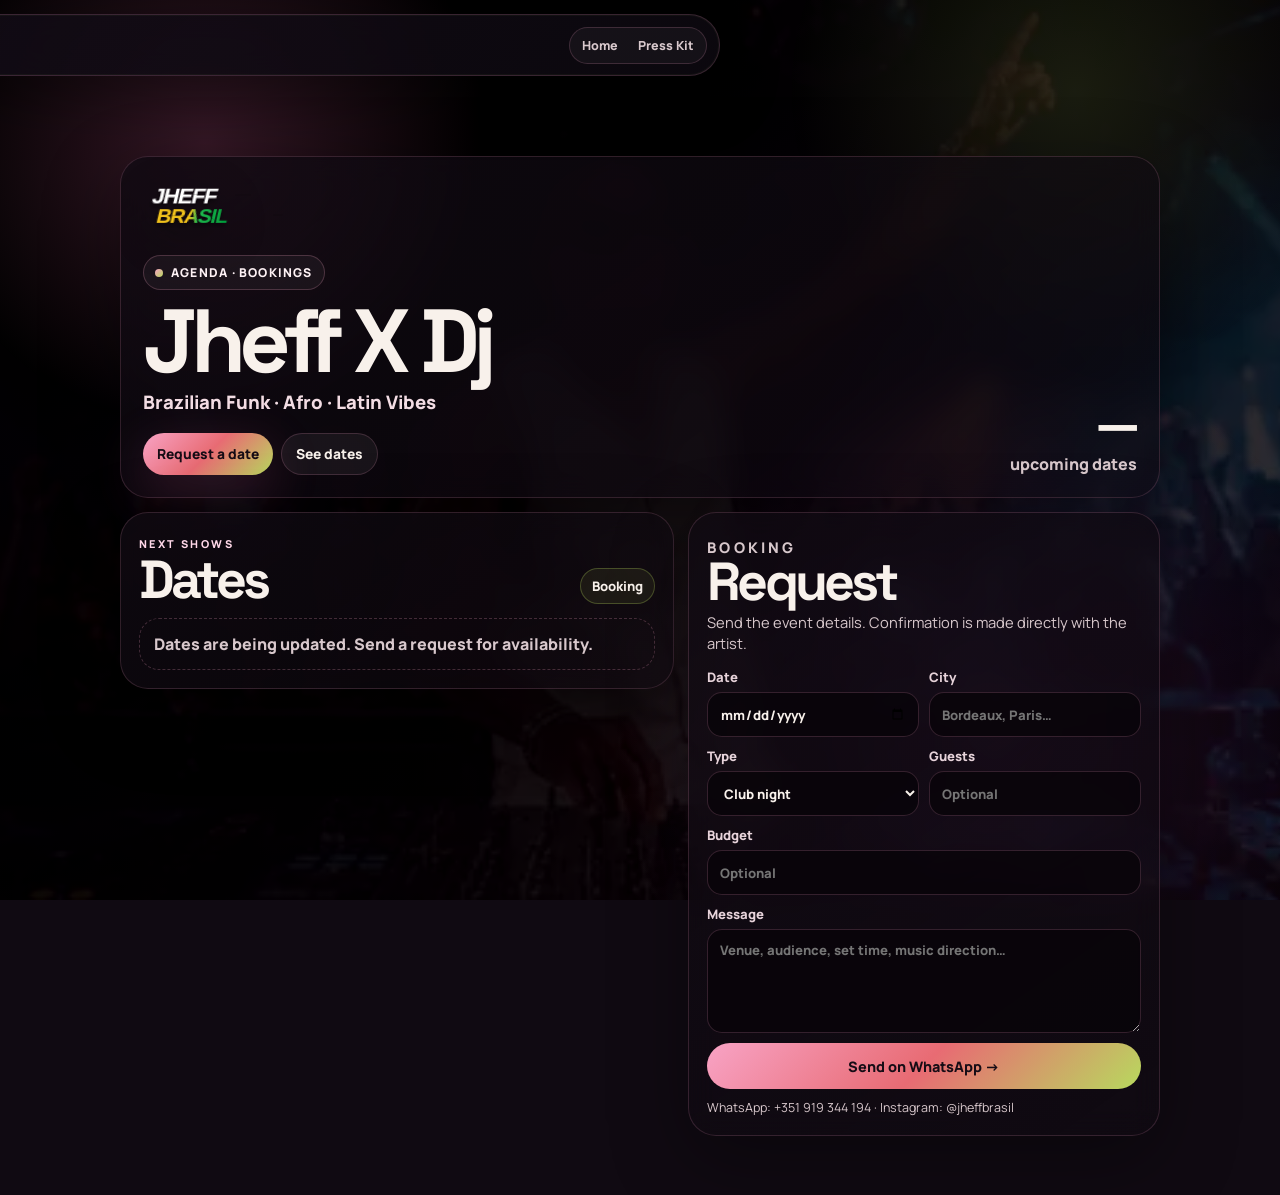
==== commit 1bfe64e8: "Rebuild availability page as live booking page" ====
--- a/availability/index.html
+++ b/availability/index.html
@@ -4,149 +4,48 @@
   <meta charset="UTF-8">
   <meta name="viewport" content="width=device-width,initial-scale=1">
   <title>Availability — Jheff X Dj</title>
-  <meta name="description" content="Check Jheff X Dj public dates and send a booking request.">
-  <meta name="theme-color" content="#150d16">
+  <meta name="description" content="Jheff X Dj dates and booking requests.">
+  <meta name="theme-color" content="#100a12">
   <link rel="icon" href="/favicon.svg" type="image/svg+xml">
   <link rel="preconnect" href="https://fonts.googleapis.com">
   <link rel="preconnect" href="https://fonts.gstatic.com" crossorigin>
   <link href="https://fonts.googleapis.com/css2?family=Manrope:wght@500;700;800;900&family=Space+Grotesk:wght@700&display=swap" rel="stylesheet">
-  <link rel="stylesheet" href="/assets/css/styles.css?v=manga-rosa-5">
+  <link rel="stylesheet" href="/assets/css/styles.css?v=manga-rosa-7">
   <style>
     body.availability-page{overflow:auto;background:#100a12;color:var(--text)}
-    .availability-page:before{content:"";position:fixed;inset:0;z-index:-4;background:linear-gradient(115deg,rgba(10,6,12,.98),rgba(20,10,20,.86) 46%,rgba(40,18,34,.58)),url('/assets/images/live-performance.webp') 58% center/cover;filter:saturate(.82) brightness(.58) contrast(1.08)}
-    .availability-page:after{content:"";position:fixed;inset:0;z-index:-3;background:radial-gradient(circle at 14% 18%,rgba(240,108,171,.22),transparent 20rem),radial-gradient(circle at 84% 8%,rgba(184,217,94,.14),transparent 18rem),radial-gradient(circle at 74% 82%,rgba(111,58,120,.30),transparent 28rem),linear-gradient(180deg,rgba(255,255,255,.02),rgba(0,0,0,.18));pointer-events:none}
-    .availability-main{width:min(1120px,calc(100% - 28px));margin:0 auto;padding:96px 0 46px;display:grid;gap:18px}.glass{border:1px solid rgba(248,163,197,.17);background:linear-gradient(145deg,rgba(16,10,18,.82),rgba(16,10,18,.48));backdrop-filter:blur(14px);box-shadow:0 28px 90px rgba(0,0,0,.36)}
-    .booking-hero{border-radius:36px;padding:26px;display:grid;grid-template-columns:1.1fr .9fr;gap:22px;align-items:end;position:relative;overflow:hidden}.booking-hero:before{content:"";position:absolute;left:-1px;top:16%;bottom:16%;width:3px;border-radius:3px;background:linear-gradient(180deg,var(--pink),var(--coral),var(--lime))}.availability-logo{width:min(230px,54vw);display:block;margin:0 0 14px;filter:drop-shadow(0 12px 26px rgba(0,0,0,.42))}.eyebrow.pill-label{display:inline-flex;margin:0 0 14px;padding:8px 12px;border:1px solid rgba(240,108,171,.28);border-radius:999px;background:rgba(240,108,171,.07);color:#ffd7e8}.booking-hero h1{font-family:var(--display);font-size:clamp(3.3rem,8.4vw,7.5rem);line-height:.87;letter-spacing:-.082em;margin:0 0 14px}.hero-copy{max-width:680px;margin:0;color:var(--muted);font-size:clamp(1.04rem,2vw,1.25rem);line-height:1.45}.hero-actions{display:flex;flex-wrap:wrap;gap:10px;margin-top:20px}.mini-pill{display:inline-flex;align-items:center;gap:8px;border:1px solid rgba(255,255,255,.12);border-radius:999px;background:rgba(255,255,255,.055);padding:9px 12px;color:#f8f1eb;font-weight:900;font-size:.82rem}.mini-dot{width:9px;height:9px;border-radius:50%;background:linear-gradient(135deg,var(--pink),var(--lime));box-shadow:0 0 16px rgba(184,217,94,.32)}
-    .sync-card{border-radius:28px;padding:22px;background:linear-gradient(150deg,rgba(240,108,171,.10),rgba(184,217,94,.07));align-self:stretch;display:grid;align-content:center;gap:16px}.sync-top{display:flex;align-items:center;gap:12px}.sync-icon{width:52px;height:52px;border-radius:18px;display:grid;place-items:center;background:linear-gradient(135deg,var(--pink),var(--coral),var(--lime));color:#150d16;font-weight:950}.sync-card h2{font-family:var(--display);font-size:clamp(2rem,4.5vw,3.35rem);line-height:.92;letter-spacing:-.07em;margin:0}.sync-card p{margin:0;color:var(--muted);line-height:1.45;font-weight:750}.sync-pills{display:flex;flex-wrap:wrap;gap:8px}.sync-pill{border:1px solid rgba(248,163,197,.22);border-radius:999px;padding:8px 11px;background:rgba(255,255,255,.055);font-weight:900;font-size:.78rem}.sync-pill.ok{border-color:rgba(184,217,94,.34);background:rgba(184,217,94,.09)}.sync-pill.warn{border-color:rgba(240,108,171,.34);background:rgba(240,108,171,.09)}
-    .booking-layout{display:grid;grid-template-columns:minmax(0,1.14fr) minmax(340px,.86fr);gap:18px;align-items:start}.section-card{border-radius:32px;padding:22px}.section-head{display:flex;justify-content:space-between;gap:16px;align-items:end;margin-bottom:18px}.section-kicker{margin:0 0 6px;color:#ffd7e8;font-size:.72rem;font-weight:950;letter-spacing:.26em;text-transform:uppercase}.section-head h2,.request-card h2{font-family:var(--display);font-size:clamp(2.25rem,5vw,4.35rem);line-height:.88;letter-spacing:-.075em;margin:0}.section-head p,.request-card p{margin:8px 0 0;color:var(--muted);line-height:1.45}.count-chip{white-space:nowrap;border:1px solid rgba(184,217,94,.26);border-radius:999px;padding:9px 12px;color:#f8f1eb;font-weight:950;background:rgba(184,217,94,.08);font-size:.82rem}.date-list{display:grid;gap:12px}.event-card{display:grid;grid-template-columns:auto 1fr;gap:14px;padding:14px;border:1px solid rgba(255,255,255,.105);border-radius:24px;background:linear-gradient(145deg,rgba(255,255,255,.06),rgba(255,255,255,.025));transition:transform .18s ease,border-color .18s ease}.event-card:hover{transform:translateY(-1px);border-color:rgba(248,163,197,.28)}.date-badge{width:74px;height:74px;border-radius:24px;display:grid;place-items:center;text-align:center;background:linear-gradient(135deg,var(--pink),var(--coral),var(--lime));color:#150d16;font-weight:950;line-height:1;box-shadow:0 14px 28px rgba(0,0,0,.22)}.date-badge strong{font-size:1.65rem}.date-badge small{font-size:.72rem;text-transform:uppercase;letter-spacing:.06em}.event-body{min-width:0}.event-title-row{display:flex;gap:10px;align-items:start;justify-content:space-between}.event-title{margin:0;color:#fff7f4;font-weight:950;font-size:clamp(1.08rem,2.4vw,1.42rem);line-height:1.22}.event-detail{margin:7px 0 12px;color:var(--muted);font-size:.98rem;line-height:1.4}.event-bottom{display:flex;flex-wrap:wrap;gap:9px;align-items:center}.status-tag,.request-date-btn{display:inline-flex;align-items:center;justify-content:center;border-radius:999px;padding:9px 12px;font-weight:950;font-size:.78rem}.status-tag{border:1px solid rgba(184,217,94,.28);background:rgba(184,217,94,.08);color:#f8f1eb}.status-tag.private{border-color:rgba(240,108,171,.34);background:rgba(240,108,171,.10)}.request-date-btn{border:1px solid rgba(184,217,94,.32);background:rgba(184,217,94,.08);color:#f8f1eb;cursor:pointer;min-width:132px}.request-date-btn:hover{background:rgba(184,217,94,.13)}
-    .request-card{position:sticky;top:92px;border-radius:32px;padding:22px}.availability-form{display:grid;grid-template-columns:1fr 1fr;gap:12px;margin-top:18px}.availability-form label{display:grid;gap:7px;color:var(--muted);font-size:.9rem;font-weight:850}.availability-form input,.availability-form select,.availability-form textarea{width:100%;border:1px solid rgba(248,163,197,.18);border-radius:18px;background:rgba(8,5,10,.76);color:var(--text);padding:14px 15px;min-height:50px}.availability-form textarea{min-height:124px;resize:vertical}.availability-form .full{grid-column:1/-1}.form-note{margin-top:13px!important;font-size:.86rem;color:var(--muted)}.mobile-jump{display:none}.empty-card{padding:18px;border:1px dashed rgba(248,163,197,.24);border-radius:22px;color:var(--muted)}
-    @media(max-width:900px){.availability-page .topbar{position:relative;top:0;left:auto;transform:none;width:calc(100% - 22px);margin:10px auto 0}.availability-main{padding-top:20px;width:calc(100% - 22px);gap:14px}.booking-hero{grid-template-columns:1fr;padding:20px;border-radius:30px;gap:18px}.availability-logo{width:min(205px,58vw)}.booking-hero h1{font-size:clamp(3.25rem,15vw,4.85rem)}.hero-copy{font-size:1.02rem}.hero-actions{margin-top:16px}.sync-card{border-radius:24px;padding:18px}.booking-layout{display:flex;flex-direction:column}.dates-card{order:1}.request-card{order:2;position:relative;top:auto;width:100%;padding:18px}.section-card{padding:18px;border-radius:28px}.section-head{display:block}.count-chip{display:inline-flex;margin-top:12px}.event-card{grid-template-columns:62px 1fr;padding:12px;border-radius:22px;gap:12px}.date-badge{width:62px;height:62px;border-radius:20px}.date-badge strong{font-size:1.35rem}.event-title{font-size:1.08rem}.event-detail{font-size:.92rem}.event-bottom{display:grid;grid-template-columns:1fr;gap:8px}.request-date-btn,.status-tag{width:100%;min-height:42px}.availability-form{grid-template-columns:1fr}.mobile-jump{display:inline-flex}.desktop-only{display:none}}
+    .availability-page:before{content:"";position:fixed;inset:0;z-index:-4;background:linear-gradient(120deg,rgba(11,7,13,.98),rgba(18,9,17,.88) 48%,rgba(39,17,31,.62)),url('/assets/images/live-performance.webp') 58% center/cover;filter:saturate(.84) brightness(.56) contrast(1.06)}
+    .availability-page:after{content:"";position:fixed;inset:0;z-index:-3;background:radial-gradient(circle at 16% 16%,rgba(240,108,171,.22),transparent 18rem),radial-gradient(circle at 84% 10%,rgba(184,217,94,.13),transparent 18rem),radial-gradient(circle at 78% 82%,rgba(111,58,120,.26),transparent 24rem);pointer-events:none}
+    .availability-wrap{width:min(1040px,calc(100% - 28px));margin:0 auto;padding:94px 0 44px;display:grid;gap:14px}.card{border:1px solid rgba(248,163,197,.16);border-radius:28px;background:linear-gradient(145deg,rgba(16,10,18,.82),rgba(16,10,18,.48));box-shadow:0 24px 76px rgba(0,0,0,.34);backdrop-filter:blur(14px)}
+    .booking-hero{padding:22px;display:grid;grid-template-columns:1fr auto;gap:18px;align-items:end}.hero-logo{width:min(172px,46vw);filter:drop-shadow(0 10px 22px rgba(0,0,0,.45));margin-bottom:14px}.pill{display:inline-flex;align-items:center;gap:8px;border:1px solid rgba(248,163,197,.22);border-radius:999px;background:rgba(255,255,255,.045);padding:8px 11px;font-size:.76rem;font-weight:950;letter-spacing:.10em;text-transform:uppercase;color:#fff3f6}.dot{width:8px;height:8px;border-radius:50%;background:linear-gradient(135deg,var(--pink),var(--lime))}.booking-hero h1{font-family:var(--display);font-size:clamp(2.7rem,8vw,5.6rem);line-height:.88;letter-spacing:-.078em;margin:12px 0 8px}.vibe{margin:0;color:#f3dde4;font-weight:900;font-size:clamp(.95rem,2vw,1.16rem)}.hero-actions{display:flex;gap:8px;flex-wrap:wrap;margin-top:18px}.small-btn{display:inline-flex;align-items:center;justify-content:center;min-height:42px;padding:0 14px;border-radius:999px;border:1px solid rgba(248,163,197,.18);background:rgba(255,255,255,.055);font-weight:950;font-size:.86rem}.small-btn.primary{background:linear-gradient(135deg,var(--pink),var(--coral),var(--lime));color:#160c15;border:0}.hero-side{min-width:180px;text-align:right}.hero-side strong{display:block;font-family:var(--display);font-size:clamp(2rem,4.4vw,3.2rem);line-height:.9;letter-spacing:-.06em}.hero-side span{display:block;margin-top:6px;color:var(--muted);font-weight:850}
+    .layout{display:grid;grid-template-columns:minmax(0,1.08fr) minmax(320px,.92fr);gap:14px;align-items:start}.dates-card,.form-card{padding:18px}.section-top{display:flex;align-items:end;justify-content:space-between;gap:14px;margin-bottom:14px}.kicker{margin:0 0 5px;color:#ffd7e8;font-size:.68rem;font-weight:950;letter-spacing:.22em;text-transform:uppercase}.section-top h2,.form-card h2{font-family:var(--display);font-size:clamp(1.95rem,4.2vw,3.35rem);line-height:.9;letter-spacing:-.07em;margin:0}.count-chip{white-space:nowrap;border:1px solid rgba(184,217,94,.28);border-radius:999px;padding:8px 11px;background:rgba(184,217,94,.08);font-size:.82rem;font-weight:950}.date-list{display:grid;gap:10px}.event-card{display:grid;grid-template-columns:58px 1fr;gap:12px;padding:12px;border:1px solid rgba(255,255,255,.10);border-radius:22px;background:linear-gradient(145deg,rgba(255,255,255,.055),rgba(255,255,255,.024))}.date-badge{width:58px;height:58px;border-radius:18px;display:grid;place-items:center;text-align:center;background:linear-gradient(135deg,var(--pink),var(--coral),var(--lime));color:#150d16;font-weight:950;line-height:.94}.date-badge strong{font-size:1.3rem}.date-badge small{font-size:.58rem;text-transform:uppercase;letter-spacing:.05em}.event-title{margin:0;color:#fff7f4;font-weight:950;font-size:1.04rem;line-height:1.18}.event-detail{margin:5px 0 10px;color:var(--muted);font-size:.88rem;line-height:1.34}.event-actions{display:flex;gap:8px;flex-wrap:wrap}.tag,.request-date-btn{display:inline-flex;align-items:center;justify-content:center;border-radius:999px;padding:7px 10px;font-weight:950;font-size:.72rem}.tag{border:1px solid rgba(184,217,94,.28);background:rgba(184,217,94,.08)}.tag.private{border-color:rgba(240,108,171,.32);background:rgba(240,108,171,.10)}.request-date-btn{border:1px solid rgba(184,217,94,.32);background:rgba(184,217,94,.08);color:#fff;cursor:pointer}.empty{border:1px dashed rgba(248,163,197,.23);border-radius:20px;padding:14px;color:var(--muted);font-weight:800}.form-card{position:sticky;top:88px}.form-card p{margin:6px 0 0;color:var(--muted);font-size:.92rem;line-height:1.4}.booking-form{display:grid;grid-template-columns:1fr 1fr;gap:10px;margin-top:15px}.booking-form label{display:grid;gap:6px;color:#e7d3da;font-size:.82rem;font-weight:900}.booking-form input,.booking-form select,.booking-form textarea{width:100%;min-height:45px;border:1px solid rgba(248,163,197,.18);border-radius:15px;background:rgba(8,5,10,.78);color:var(--text);padding:11px 12px;font-weight:800}.booking-form textarea{min-height:104px;resize:vertical}.booking-form .full{grid-column:1/-1}.note{margin-top:10px!important;font-size:.78rem!important}.cta{min-height:46px;width:100%;border:0;border-radius:999px;background:linear-gradient(135deg,var(--pink),var(--coral),var(--lime));color:#160c15;font-weight:950;font-size:.9rem}.footer-spacer{height:1px}
+    @media(max-width:850px){.availability-page .topbar{position:relative;top:0;left:auto;transform:none;width:calc(100% - 22px);height:54px;margin:10px auto 0}.availability-wrap{width:calc(100% - 22px);padding:18px 0 38px}.booking-hero{grid-template-columns:1fr;padding:18px;border-radius:26px}.hero-logo{width:150px;margin-bottom:12px}.booking-hero h1{font-size:3.2rem}.hero-side{text-align:left;min-width:0;display:flex;align-items:center;gap:12px}.hero-side strong{font-size:2.1rem}.hero-side span{margin:0}.layout{display:flex;flex-direction:column}.dates-card{order:1}.form-card{order:2;position:relative;top:auto;width:100%}.dates-card,.form-card{padding:15px;border-radius:24px}.section-top{align-items:flex-start}.event-card{grid-template-columns:52px 1fr;padding:11px;border-radius:20px}.date-badge{width:52px;height:52px;border-radius:16px}.date-badge strong{font-size:1.14rem}.event-title{font-size:.98rem}.event-detail{font-size:.82rem}.event-actions{display:grid;grid-template-columns:1fr}.tag,.request-date-btn{min-height:36px;width:100%}.booking-form{grid-template-columns:1fr}.section-top h2,.form-card h2{font-size:2.2rem}.vibe{font-size:.95rem}.small-btn{min-height:39px;font-size:.8rem;padding:0 12px}}
   </style>
 </head>
 <body class="page manga-theme availability-page">
-  <header class="topbar">
-    <a class="brand" href="/" aria-label="Jheff X Dj home"><img class="brand-logo" src="/assets/images/jheff-brasil-logo.svg" alt="Jheff Brasil logo"><span class="brand-name">Jheff X Dj</span></a>
-    <div class="lang-switch"><a href="/">Home</a><a href="/press-kit/">Press Kit</a></div>
-  </header>
-
-  <main class="availability-main">
-    <section class="booking-hero glass">
-      <div>
-        <img class="availability-logo" src="/assets/images/jheff-brasil-logo.svg" alt="Jheff Brasil logo">
-        <p class="eyebrow pill-label">Availability · Google Calendar</p>
-        <h1>Agenda & Booking</h1>
-        <p class="hero-copy">See upcoming public dates and send a booking request for clubs, private events, festivals and cultural productions.</p>
-        <div class="hero-actions">
-          <a class="mini-pill mobile-jump" href="#upcoming-dates"><span class="mini-dot"></span>View dates</a>
-          <a class="mini-pill" href="#booking-request"><span class="mini-dot"></span>Request a date</a>
-          <span class="mini-pill"><span class="mini-dot"></span>Manual confirmation</span>
-        </div>
-      </div>
-      <aside class="sync-card">
-        <div class="sync-top"><div class="sync-icon">CAL</div><h2 id="calendar-status-title">Loading calendar…</h2></div>
-        <p id="calendar-status-text">Checking the booking calendar and preparing public dates.</p>
-        <div class="sync-pills"><span class="sync-pill" id="calendar-source-pill">Source: loading…</span><span class="sync-pill ok" id="calendar-updated-pill">Waiting</span></div>
-      </aside>
+  <header class="topbar"><a class="brand" href="/"><img class="brand-logo" src="/assets/images/jheff-brasil-logo.svg" alt="Jheff Brasil logo"><span class="brand-name">Jheff X Dj</span></a><div class="lang-switch"><a href="/">Home</a><a href="/press-kit/">Press Kit</a></div></header>
+  <main class="availability-wrap">
+    <section class="booking-hero card">
+      <div><img class="hero-logo" src="/assets/images/jheff-brasil-logo.svg" alt="Jheff Brasil logo"><span class="pill"><span class="dot"></span>Agenda · Bookings</span><h1>Jheff X Dj</h1><p class="vibe">Brazilian Funk · Afro · Latin Vibes</p><div class="hero-actions"><a class="small-btn primary" href="#booking-request">Request a date</a><a class="small-btn" href="#upcoming-dates">See dates</a></div></div>
+      <div class="hero-side"><strong id="hero-count">—</strong><span>upcoming dates</span></div>
     </section>
-
-    <section class="booking-layout">
-      <section class="section-card dates-card glass" id="upcoming-dates">
-        <div class="section-head">
-          <div><p class="section-kicker">Live feed</p><h2>Upcoming Dates</h2><p id="dates-subtitle">Loading events from the connected Google Calendar…</p></div>
-          <span class="count-chip" id="event-count-chip">Loading</span>
-        </div>
-        <div class="date-list" id="date-list"><div class="empty-card">Loading calendar feed…</div></div>
-      </section>
-
-      <aside class="request-card glass" id="booking-request">
-        <p class="section-kicker">Request a date</p>
-        <h2>Check Availability</h2>
-        <p>Choose the desired date and send the booking details by WhatsApp. The date is confirmed only after Jheff / production replies.</p>
-        <form class="availability-form" id="availability-form">
-          <label><span>Date</span><input name="date" type="date" required></label>
-          <label><span>City</span><input name="city" placeholder="Paris, Lisbon, Bordeaux…" required></label>
-          <label><span>Event type</span><select name="type"><option>Club night</option><option>Private party</option><option>Festival</option><option>Cultural event</option><option>Corporate event</option><option>Other</option></select></label>
-          <label><span>Approx. guests</span><input name="guests" inputmode="numeric" placeholder="Optional"></label>
-          <label class="full"><span>Approx. budget</span><input name="budget" placeholder="Optional"></label>
-          <label class="full"><span>Message</span><textarea name="message" rows="4" placeholder="Tell us about the event, venue, audience and music vibe."></textarea></label>
-          <button class="btn primary full" type="submit">Send request on WhatsApp <span class="btn-arrow">→</span></button>
-        </form>
-        <p class="form-note">WhatsApp: +351 919 344 194 · Instagram: @jheffbrasil</p>
-      </aside>
-    </section>
+    <section class="layout">
+      <section class="dates-card card" id="upcoming-dates"><div class="section-top"><div><p class="kicker">Next shows</p><h2>Dates</h2></div><span class="count-chip" id="event-count-chip">Loading</span></div><div class="date-list" id="date-list"><div class="empty">Loading dates…</div></div></section>
+      <aside class="form-card card" id="booking-request"><p class="kicker">Booking</p><h2>Request</h2><p>Send the event details. Confirmation is made directly with the artist.</p><form class="booking-form" id="booking-form"><label><span>Date</span><input name="date" type="date" required></label><label><span>City</span><input name="city" placeholder="Bordeaux, Paris…" required></label><label><span>Type</span><select name="type"><option>Club night</option><option>Private event</option><option>Festival</option><option>Corporate event</option><option>Other</option></select></label><label><span>Guests</span><input name="guests" inputmode="numeric" placeholder="Optional"></label><label class="full"><span>Budget</span><input name="budget" placeholder="Optional"></label><label class="full"><span>Message</span><textarea name="message" placeholder="Venue, audience, set time, music direction…"></textarea></label><button class="cta full" type="submit">Send on WhatsApp →</button></form><p class="note">WhatsApp: +351 919 344 194 · Instagram: @jheffbrasil</p></aside>
+    </section><div class="footer-spacer"></div>
   </main>
-
   <script>
-    const ARTIST_NAME = 'Jheff X Dj';
-    const WHATSAPP_NUMBER = '351919344194';
-    const monthFmt = new Intl.DateTimeFormat('en', { month: 'short' });
-    const dateFmt = new Intl.DateTimeFormat('en-GB', { weekday:'short', day:'2-digit', month:'short', hour:'2-digit', minute:'2-digit' });
-    function escapeHtml(value = '') { return String(value).replace(/[&<>'"]/g, char => ({'&':'&amp;','<':'&lt;','>':'&gt;',"'":'&#39;','"':'&quot;'}[char])); }
-    function dateInputValue(iso) { return new Date(iso).toISOString().slice(0,10); }
-    function renderDay(iso) { const d = new Date(iso); return `<div class="date-badge"><div><strong>${String(d.getDate()).padStart(2,'0')}</strong><small>${monthFmt.format(d)}</small></div></div>`; }
-    function sourceLabel(source, demo) { if (demo) return 'Demo preview'; if (source === 'google-calendar-ical') return 'Google Calendar'; if (source === 'icloud-webcal') return 'iCloud/WebCal'; return source || 'Calendar'; }
-    async function loadCalendar() {
-      const list = document.getElementById('date-list');
-      const subtitle = document.getElementById('dates-subtitle');
-      const title = document.getElementById('calendar-status-title');
-      const text = document.getElementById('calendar-status-text');
-      const updated = document.getElementById('calendar-updated-pill');
-      const sourcePill = document.getElementById('calendar-source-pill');
-      const countChip = document.getElementById('event-count-chip');
-      try {
-        const response = await fetch('/api/calendar', { headers: { accept: 'application/json' } });
-        const data = await response.json();
-        if (!response.ok || !data.ok) throw new Error(data.error || 'Calendar unavailable');
-        const events = data.events || [];
-        const visibleEvents = events.slice(0, 8);
-        sourcePill.textContent = sourceLabel(data.source, data.demo);
-        sourcePill.classList.toggle('warn', Boolean(data.demo));
-        updated.textContent = `Updated ${new Date(data.updatedAt).toLocaleTimeString([], {hour:'2-digit', minute:'2-digit'})}`;
-        title.textContent = data.demo ? 'Demo preview active' : 'Calendar synced';
-        text.textContent = data.demo ? 'Preview dates are shown until the public calendar returns real events.' : `${events.length} upcoming public date(s) loaded from the booking calendar.`;
-        subtitle.textContent = data.demo ? 'Preview dates. Real Google Calendar dates will replace them automatically.' : 'Updated automatically from the connected Google Calendar.';
-        countChip.textContent = events.length === 1 ? '1 date' : `${events.length} dates`;
-        if (!events.length) {
-          list.innerHTML = `<div class="empty-card"><strong>No upcoming public dates.</strong><br>Add events to the booking calendar and refresh this page.</div>`;
-          return;
-        }
-        list.innerHTML = visibleEvents.map(event => {
-          const date = new Date(event.start);
-          const isPrivate = /private|unavailable/i.test(event.status || '');
-          const location = event.location ? ` · ${escapeHtml(event.location)}` : '';
-          const detail = event.allDay ? `All day${location}` : `${dateFmt.format(date)}${location}`;
-          const action = isPrivate ? `<span class="status-tag private">Unavailable</span>` : `<button class="request-date-btn" type="button" data-prefill-date="${dateInputValue(event.start)}">Request this date</button>`;
-          const status = isPrivate ? `<span class="status-tag private">Private / unavailable</span>` : `<span class="status-tag">Confirmed public date</span>`;
-          return `<article class="event-card">${renderDay(event.start)}<div class="event-body"><div class="event-title-row"><h3 class="event-title">${escapeHtml(event.title)}</h3></div><p class="event-detail">${detail}</p><div class="event-bottom">${status}${action}</div></div></article>`;
-        }).join('');
-        bindPrefillButtons();
-      } catch (error) {
-        title.textContent = 'Calendar unavailable';
-        text.textContent = 'The request form still works. Check the public calendar feed if dates do not load.';
-        sourcePill.textContent = 'Feed error';
-        sourcePill.classList.add('warn');
-        updated.textContent = 'Not synced';
-        subtitle.textContent = 'Calendar events could not be loaded.';
-        countChip.textContent = 'Error';
-        list.innerHTML = `<div class="empty-card"><strong>Calendar unavailable.</strong><br>${escapeHtml(error.message)}</div>`;
-      }
-    }
-    function bindPrefillButtons() {
-      document.querySelectorAll('[data-prefill-date]').forEach(button => {
-        button.addEventListener('click', () => {
-          document.querySelector('[name="date"]').value = button.dataset.prefillDate;
-          document.querySelector('[name="city"]').focus();
-          document.querySelector('#booking-request').scrollIntoView({behavior:'smooth', block:'start'});
-        });
-      });
-    }
-    document.getElementById('availability-form').addEventListener('submit', event => {
-      event.preventDefault();
-      const d = new FormData(event.currentTarget);
-      const message = [`Hello ${ARTIST_NAME},`,'I would like to check your availability for an event.','',`Date: ${d.get('date') || '-'}`,`City: ${d.get('city') || '-'}`,`Event type: ${d.get('type') || '-'}`,`Approx. guests: ${d.get('guests') || '-'}`,`Approx. budget: ${d.get('budget') || '-'}`,`Message: ${d.get('message') || '-'}`,'','This is a booking request, not an automatic confirmation.'].join('\n');
-      window.open(`https://wa.me/${WHATSAPP_NUMBER}?text=${encodeURIComponent(message)}`, '_blank', 'noopener,noreferrer');
-    });
-    loadCalendar();
+    const ARTIST_NAME='Jheff X Dj';
+    const WHATSAPP_NUMBER='351919344194';
+    const monthFmt=new Intl.DateTimeFormat('en',{month:'short'});
+    const dateFmt=new Intl.DateTimeFormat('en-GB',{weekday:'short',day:'2-digit',month:'short',hour:'2-digit',minute:'2-digit'});
+    const esc=v=>String(v||'').replace(/[&<>'"]/g,c=>({'&':'&amp;','<':'&lt;','>':'&gt;',"'":'&#39;','"':'&quot;'}[c]));
+    const inputDate=iso=>new Date(iso).toISOString().slice(0,10);
+    const day=iso=>{const d=new Date(iso);return `<div class="date-badge"><div><strong>${String(d.getDate()).padStart(2,'0')}</strong><small>${monthFmt.format(d)}</small></div></div>`};
+    async function loadDates(){
+      const list=document.getElementById('date-list'),chip=document.getElementById('event-count-chip'),hero=document.getElementById('hero-count');
+      try{const r=await fetch('/api/calendar',{headers:{accept:'application/json'}});const data=await r.json();if(!r.ok||!data.ok)throw new Error('Calendar unavailable');const events=data.events||[];chip.textContent=events.length===1?'1 date':`${events.length} dates`;hero.textContent=events.length;if(!events.length){list.innerHTML='<div class="empty">No public dates announced yet.</div>';return}list.innerHTML=events.slice(0,10).map(ev=>{const d=new Date(ev.start),priv=/private|unavailable/i.test(ev.status||'');const loc=ev.location?` · ${esc(ev.location)}`:'';const detail=ev.allDay?`All day${loc}`:`${dateFmt.format(d)}${loc}`;const action=priv?'<span class="tag private">Private booking</span>':`<button class="request-date-btn" data-date="${inputDate(ev.start)}" type="button">Request this date</button>`;return `<article class="event-card">${day(ev.start)}<div><h3 class="event-title">${esc(ev.title)}</h3><p class="event-detail">${detail}</p><div class="event-actions">${action}</div></div></article>`}).join('');document.querySelectorAll('[data-date]').forEach(b=>b.addEventListener('click',()=>{document.querySelector('[name=date]').value=b.dataset.date;document.querySelector('[name=city]').focus();document.querySelector('#booking-request').scrollIntoView({behavior:'smooth',block:'start'})}))}catch(e){chip.textContent='Booking';hero.textContent='—';list.innerHTML='<div class="empty">Dates are being updated. Send a request for availability.</div>'}}
+    document.getElementById('booking-form').addEventListener('submit',e=>{e.preventDefault();const d=new FormData(e.currentTarget);const msg=[`Hello ${ARTIST_NAME},`,'I would like to request a booking.','',`Date: ${d.get('date')||'-'}`,`City: ${d.get('city')||'-'}`,`Type: ${d.get('type')||'-'}`,`Guests: ${d.get('guests')||'-'}`,`Budget: ${d.get('budget')||'-'}`,`Message: ${d.get('message')||'-'}`].join('\n');window.open(`https://wa.me/${WHATSAPP_NUMBER}?text=${encodeURIComponent(msg)}`,'_blank','noopener,noreferrer')});
+    loadDates();
   </script>
 </body>
-</html>
+</html>
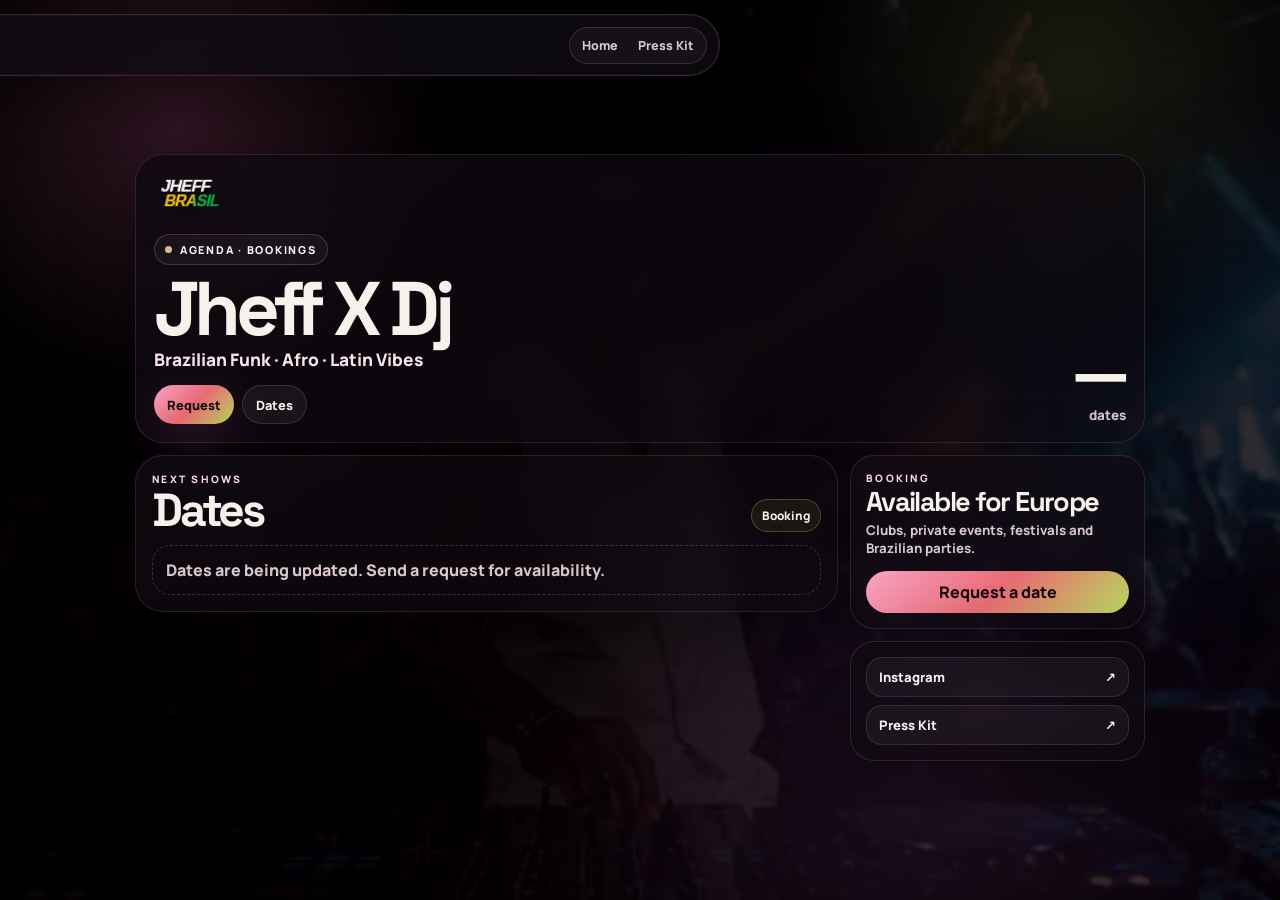
==== commit ea23a2f5: "Compact availability page and booking modal" ====
--- a/availability/index.html
+++ b/availability/index.html
@@ -3,49 +3,43 @@
 <head>
   <meta charset="UTF-8">
   <meta name="viewport" content="width=device-width,initial-scale=1">
-  <title>Availability — Jheff X Dj</title>
+  <title>Booking — Jheff X Dj</title>
   <meta name="description" content="Jheff X Dj dates and booking requests.">
   <meta name="theme-color" content="#100a12">
   <link rel="icon" href="/favicon.svg" type="image/svg+xml">
   <link rel="preconnect" href="https://fonts.googleapis.com">
   <link rel="preconnect" href="https://fonts.gstatic.com" crossorigin>
   <link href="https://fonts.googleapis.com/css2?family=Manrope:wght@500;700;800;900&family=Space+Grotesk:wght@700&display=swap" rel="stylesheet">
-  <link rel="stylesheet" href="/assets/css/styles.css?v=manga-rosa-7">
+  <link rel="stylesheet" href="/assets/css/styles.css?v=manga-rosa-8">
   <style>
-    body.availability-page{overflow:auto;background:#100a12;color:var(--text)}
-    .availability-page:before{content:"";position:fixed;inset:0;z-index:-4;background:linear-gradient(120deg,rgba(11,7,13,.98),rgba(18,9,17,.88) 48%,rgba(39,17,31,.62)),url('/assets/images/live-performance.webp') 58% center/cover;filter:saturate(.84) brightness(.56) contrast(1.06)}
-    .availability-page:after{content:"";position:fixed;inset:0;z-index:-3;background:radial-gradient(circle at 16% 16%,rgba(240,108,171,.22),transparent 18rem),radial-gradient(circle at 84% 10%,rgba(184,217,94,.13),transparent 18rem),radial-gradient(circle at 78% 82%,rgba(111,58,120,.26),transparent 24rem);pointer-events:none}
-    .availability-wrap{width:min(1040px,calc(100% - 28px));margin:0 auto;padding:94px 0 44px;display:grid;gap:14px}.card{border:1px solid rgba(248,163,197,.16);border-radius:28px;background:linear-gradient(145deg,rgba(16,10,18,.82),rgba(16,10,18,.48));box-shadow:0 24px 76px rgba(0,0,0,.34);backdrop-filter:blur(14px)}
-    .booking-hero{padding:22px;display:grid;grid-template-columns:1fr auto;gap:18px;align-items:end}.hero-logo{width:min(172px,46vw);filter:drop-shadow(0 10px 22px rgba(0,0,0,.45));margin-bottom:14px}.pill{display:inline-flex;align-items:center;gap:8px;border:1px solid rgba(248,163,197,.22);border-radius:999px;background:rgba(255,255,255,.045);padding:8px 11px;font-size:.76rem;font-weight:950;letter-spacing:.10em;text-transform:uppercase;color:#fff3f6}.dot{width:8px;height:8px;border-radius:50%;background:linear-gradient(135deg,var(--pink),var(--lime))}.booking-hero h1{font-family:var(--display);font-size:clamp(2.7rem,8vw,5.6rem);line-height:.88;letter-spacing:-.078em;margin:12px 0 8px}.vibe{margin:0;color:#f3dde4;font-weight:900;font-size:clamp(.95rem,2vw,1.16rem)}.hero-actions{display:flex;gap:8px;flex-wrap:wrap;margin-top:18px}.small-btn{display:inline-flex;align-items:center;justify-content:center;min-height:42px;padding:0 14px;border-radius:999px;border:1px solid rgba(248,163,197,.18);background:rgba(255,255,255,.055);font-weight:950;font-size:.86rem}.small-btn.primary{background:linear-gradient(135deg,var(--pink),var(--coral),var(--lime));color:#160c15;border:0}.hero-side{min-width:180px;text-align:right}.hero-side strong{display:block;font-family:var(--display);font-size:clamp(2rem,4.4vw,3.2rem);line-height:.9;letter-spacing:-.06em}.hero-side span{display:block;margin-top:6px;color:var(--muted);font-weight:850}
-    .layout{display:grid;grid-template-columns:minmax(0,1.08fr) minmax(320px,.92fr);gap:14px;align-items:start}.dates-card,.form-card{padding:18px}.section-top{display:flex;align-items:end;justify-content:space-between;gap:14px;margin-bottom:14px}.kicker{margin:0 0 5px;color:#ffd7e8;font-size:.68rem;font-weight:950;letter-spacing:.22em;text-transform:uppercase}.section-top h2,.form-card h2{font-family:var(--display);font-size:clamp(1.95rem,4.2vw,3.35rem);line-height:.9;letter-spacing:-.07em;margin:0}.count-chip{white-space:nowrap;border:1px solid rgba(184,217,94,.28);border-radius:999px;padding:8px 11px;background:rgba(184,217,94,.08);font-size:.82rem;font-weight:950}.date-list{display:grid;gap:10px}.event-card{display:grid;grid-template-columns:58px 1fr;gap:12px;padding:12px;border:1px solid rgba(255,255,255,.10);border-radius:22px;background:linear-gradient(145deg,rgba(255,255,255,.055),rgba(255,255,255,.024))}.date-badge{width:58px;height:58px;border-radius:18px;display:grid;place-items:center;text-align:center;background:linear-gradient(135deg,var(--pink),var(--coral),var(--lime));color:#150d16;font-weight:950;line-height:.94}.date-badge strong{font-size:1.3rem}.date-badge small{font-size:.58rem;text-transform:uppercase;letter-spacing:.05em}.event-title{margin:0;color:#fff7f4;font-weight:950;font-size:1.04rem;line-height:1.18}.event-detail{margin:5px 0 10px;color:var(--muted);font-size:.88rem;line-height:1.34}.event-actions{display:flex;gap:8px;flex-wrap:wrap}.tag,.request-date-btn{display:inline-flex;align-items:center;justify-content:center;border-radius:999px;padding:7px 10px;font-weight:950;font-size:.72rem}.tag{border:1px solid rgba(184,217,94,.28);background:rgba(184,217,94,.08)}.tag.private{border-color:rgba(240,108,171,.32);background:rgba(240,108,171,.10)}.request-date-btn{border:1px solid rgba(184,217,94,.32);background:rgba(184,217,94,.08);color:#fff;cursor:pointer}.empty{border:1px dashed rgba(248,163,197,.23);border-radius:20px;padding:14px;color:var(--muted);font-weight:800}.form-card{position:sticky;top:88px}.form-card p{margin:6px 0 0;color:var(--muted);font-size:.92rem;line-height:1.4}.booking-form{display:grid;grid-template-columns:1fr 1fr;gap:10px;margin-top:15px}.booking-form label{display:grid;gap:6px;color:#e7d3da;font-size:.82rem;font-weight:900}.booking-form input,.booking-form select,.booking-form textarea{width:100%;min-height:45px;border:1px solid rgba(248,163,197,.18);border-radius:15px;background:rgba(8,5,10,.78);color:var(--text);padding:11px 12px;font-weight:800}.booking-form textarea{min-height:104px;resize:vertical}.booking-form .full{grid-column:1/-1}.note{margin-top:10px!important;font-size:.78rem!important}.cta{min-height:46px;width:100%;border:0;border-radius:999px;background:linear-gradient(135deg,var(--pink),var(--coral),var(--lime));color:#160c15;font-weight:950;font-size:.9rem}.footer-spacer{height:1px}
-    @media(max-width:850px){.availability-page .topbar{position:relative;top:0;left:auto;transform:none;width:calc(100% - 22px);height:54px;margin:10px auto 0}.availability-wrap{width:calc(100% - 22px);padding:18px 0 38px}.booking-hero{grid-template-columns:1fr;padding:18px;border-radius:26px}.hero-logo{width:150px;margin-bottom:12px}.booking-hero h1{font-size:3.2rem}.hero-side{text-align:left;min-width:0;display:flex;align-items:center;gap:12px}.hero-side strong{font-size:2.1rem}.hero-side span{margin:0}.layout{display:flex;flex-direction:column}.dates-card{order:1}.form-card{order:2;position:relative;top:auto;width:100%}.dates-card,.form-card{padding:15px;border-radius:24px}.section-top{align-items:flex-start}.event-card{grid-template-columns:52px 1fr;padding:11px;border-radius:20px}.date-badge{width:52px;height:52px;border-radius:16px}.date-badge strong{font-size:1.14rem}.event-title{font-size:.98rem}.event-detail{font-size:.82rem}.event-actions{display:grid;grid-template-columns:1fr}.tag,.request-date-btn{min-height:36px;width:100%}.booking-form{grid-template-columns:1fr}.section-top h2,.form-card h2{font-size:2.2rem}.vibe{font-size:.95rem}.small-btn{min-height:39px;font-size:.8rem;padding:0 12px}}
+    body.availability-page{overflow:auto;background:#0f0811;color:var(--text)}
+    .availability-page:before{content:"";position:fixed;inset:0;z-index:-4;background:linear-gradient(115deg,rgba(10,6,12,.97),rgba(18,8,17,.88) 46%,rgba(40,17,30,.58)),url('/assets/images/live-performance.webp') 60% center/cover;filter:saturate(.82) brightness(.52) contrast(1.06)}
+    .availability-page:after{content:"";position:fixed;inset:0;z-index:-3;background:radial-gradient(circle at 14% 14%,rgba(240,108,171,.20),transparent 17rem),radial-gradient(circle at 84% 8%,rgba(184,217,94,.12),transparent 17rem),radial-gradient(circle at 72% 86%,rgba(111,58,120,.22),transparent 24rem);pointer-events:none}
+    .booking-page{width:min(1010px,calc(100% - 28px));margin:0 auto;padding:92px 0 40px;display:grid;gap:12px}.glass{border:1px solid rgba(248,163,197,.15);background:linear-gradient(145deg,rgba(16,10,18,.82),rgba(16,10,18,.48));backdrop-filter:blur(14px);box-shadow:0 22px 70px rgba(0,0,0,.34)}
+    .booking-hero{border-radius:28px;padding:18px;display:grid;grid-template-columns:1fr auto;gap:16px;align-items:end}.hero-logo{width:132px;display:block;filter:drop-shadow(0 10px 22px rgba(0,0,0,.46));margin:0 0 13px}.booking-label{display:inline-flex;align-items:center;gap:8px;border:1px solid rgba(248,163,197,.22);border-radius:999px;background:rgba(255,255,255,.045);padding:7px 10px;font-size:.68rem;font-weight:950;letter-spacing:.16em;text-transform:uppercase;color:#fff3f6}.booking-label:before{content:"";width:7px;height:7px;border-radius:50%;background:linear-gradient(135deg,var(--pink),var(--lime))}.booking-hero h1{font-family:var(--display);font-size:clamp(2.35rem,7vw,4.75rem);line-height:.88;letter-spacing:-.075em;margin:11px 0 7px}.tagline{margin:0;color:#f8e5eb;font-weight:950;font-size:clamp(.9rem,1.8vw,1.08rem);line-height:1.2;background:none;-webkit-text-fill-color:currentColor}.hero-actions{display:flex;gap:8px;flex-wrap:wrap;margin-top:15px}.hero-btn{display:inline-flex;align-items:center;justify-content:center;min-height:39px;padding:0 13px;border-radius:999px;border:1px solid rgba(248,163,197,.17);background:rgba(255,255,255,.055);font-weight:950;font-size:.8rem}.hero-btn.primary{border:0;background:linear-gradient(135deg,var(--pink),var(--coral),var(--lime));color:#160c15}.hero-count{text-align:right;min-width:148px}.hero-count strong{display:block;font-family:var(--display);font-size:clamp(2.4rem,6vw,4.2rem);line-height:.82;letter-spacing:-.07em}.hero-count span{display:block;margin-top:6px;color:var(--muted);font-size:.84rem;font-weight:900}.content-grid{display:grid;grid-template-columns:minmax(0,1fr) 295px;gap:12px;align-items:start}.dates-panel{border-radius:28px;padding:16px}.panel-head{display:flex;align-items:end;justify-content:space-between;gap:12px;margin-bottom:13px}.panel-head h2{font-family:var(--display);font-size:clamp(1.7rem,4vw,2.9rem);line-height:.9;letter-spacing:-.07em;margin:0}.kicker{display:block;margin:0 0 4px;color:#ffd7e8;font-size:.64rem;font-weight:950;letter-spacing:.22em;text-transform:uppercase}.count-pill{border:1px solid rgba(184,217,94,.28);border-radius:999px;padding:7px 10px;background:rgba(184,217,94,.08);font-size:.74rem;font-weight:950;white-space:nowrap}.dates-list{display:grid;gap:8px}.show-row{display:grid;grid-template-columns:54px 1fr auto;gap:11px;align-items:center;padding:10px;border:1px solid rgba(255,255,255,.10);border-radius:20px;background:linear-gradient(145deg,rgba(255,255,255,.055),rgba(255,255,255,.024))}.day-box{width:54px;height:54px;border-radius:17px;display:grid;place-items:center;text-align:center;background:linear-gradient(135deg,var(--pink),var(--coral),var(--lime));color:#130b13;font-weight:950;line-height:.92}.day-box strong{font-size:1.16rem}.day-box small{font-size:.55rem;text-transform:uppercase}.show-info{min-width:0}.show-title{margin:0;color:#fff7f4;font-weight:950;font-size:.96rem;line-height:1.14}.show-meta{margin:4px 0 0;color:var(--muted);font-size:.78rem;font-weight:760;line-height:1.25}.show-action{display:inline-flex;align-items:center;justify-content:center;min-width:96px;min-height:36px;border-radius:999px;padding:0 11px;border:1px solid rgba(184,217,94,.30);background:rgba(184,217,94,.08);color:#fff;font-weight:950;font-size:.72rem;cursor:pointer;white-space:nowrap}.show-action.private{border-color:rgba(240,108,171,.32);background:rgba(240,108,171,.10);cursor:default}.side-panel{display:grid;gap:12px;position:sticky;top:88px}.mini-card{border-radius:24px;padding:15px}.mini-card h3{font-family:var(--display);font-size:1.7rem;line-height:.92;letter-spacing:-.06em;margin:0 0 8px}.mini-card p{margin:0;color:var(--muted);font-size:.83rem;line-height:1.35;font-weight:760}.wide-cta{margin-top:13px;min-height:42px;width:100%;border:0;border-radius:999px;background:linear-gradient(135deg,var(--pink),var(--coral),var(--lime));color:#160c15;font-weight:950}.social-line{display:grid;gap:8px}.social-line a{display:flex;justify-content:space-between;align-items:center;border:1px solid rgba(248,163,197,.15);border-radius:16px;padding:10px 12px;background:rgba(255,255,255,.045);font-weight:900;font-size:.82rem}.empty{border:1px dashed rgba(248,163,197,.23);border-radius:18px;padding:13px;color:var(--muted);font-weight:850}.modal[hidden]{display:none}.modal{position:fixed;inset:0;z-index:100;display:grid;place-items:center;padding:14px}.modal-bg{position:absolute;inset:0;background:rgba(0,0,0,.76);backdrop-filter:blur(9px)}.booking-modal{position:relative;width:min(520px,100%);max-height:calc(100svh - 28px);overflow:auto;border-radius:28px;padding:18px;border:1px solid rgba(248,163,197,.18);background:linear-gradient(180deg,rgba(22,12,24,.98),rgba(10,7,12,.98));box-shadow:0 36px 120px rgba(0,0,0,.70)}.modal-close{position:absolute;right:12px;top:12px;width:38px;height:38px;border-radius:50%;border:1px solid rgba(248,163,197,.18);background:rgba(255,255,255,.06);color:#fff;font-size:1.25rem}.booking-modal h2{font-family:var(--display);font-size:2.35rem;line-height:.9;letter-spacing:-.07em;margin:0 0 12px}.booking-form{display:grid;grid-template-columns:1fr 1fr;gap:10px}.booking-form label{display:grid;gap:5px;color:#e7d3da;font-size:.78rem;font-weight:900}.booking-form input,.booking-form select,.booking-form textarea{width:100%;min-height:43px;border:1px solid rgba(248,163,197,.18);border-radius:14px;background:rgba(8,5,10,.80);color:var(--text);padding:10px 11px;font-weight:800}.booking-form textarea{min-height:96px;resize:vertical}.booking-form .full{grid-column:1/-1}.send-btn{width:100%;min-height:45px;border:0;border-radius:999px;background:linear-gradient(135deg,var(--pink),var(--coral),var(--lime));color:#160c15;font-weight:950}
+    @media(max-width:850px){.availability-page .topbar{position:relative;top:0;left:auto;transform:none;width:calc(100% - 22px);height:52px;margin:10px auto 0}.booking-page{width:calc(100% - 22px);padding:14px 0 38px}.booking-hero{grid-template-columns:1fr auto;padding:15px;border-radius:24px}.hero-logo{width:112px;margin-bottom:10px}.booking-hero h1{font-size:2.85rem}.tagline{font-size:.88rem}.hero-actions{margin-top:12px}.hero-count{min-width:92px}.hero-count strong{font-size:2.35rem}.hero-count span{font-size:.72rem}.content-grid{grid-template-columns:1fr}.side-panel{position:static;order:2}.dates-panel{padding:14px;border-radius:24px}.panel-head h2{font-size:2.15rem}.show-row{grid-template-columns:48px 1fr;gap:10px;padding:10px;border-radius:18px}.day-box{width:48px;height:48px;border-radius:15px}.day-box strong{font-size:1.05rem}.show-title{font-size:.91rem}.show-meta{font-size:.75rem}.show-action{grid-column:2;width:100%;min-height:34px}.mini-card{display:none}.booking-form{grid-template-columns:1fr}.booking-modal{padding:17px;border-radius:24px}.booking-modal h2{font-size:2.1rem}}
   </style>
 </head>
 <body class="page manga-theme availability-page">
   <header class="topbar"><a class="brand" href="/"><img class="brand-logo" src="/assets/images/jheff-brasil-logo.svg" alt="Jheff Brasil logo"><span class="brand-name">Jheff X Dj</span></a><div class="lang-switch"><a href="/">Home</a><a href="/press-kit/">Press Kit</a></div></header>
-  <main class="availability-wrap">
-    <section class="booking-hero card">
-      <div><img class="hero-logo" src="/assets/images/jheff-brasil-logo.svg" alt="Jheff Brasil logo"><span class="pill"><span class="dot"></span>Agenda · Bookings</span><h1>Jheff X Dj</h1><p class="vibe">Brazilian Funk · Afro · Latin Vibes</p><div class="hero-actions"><a class="small-btn primary" href="#booking-request">Request a date</a><a class="small-btn" href="#upcoming-dates">See dates</a></div></div>
-      <div class="hero-side"><strong id="hero-count">—</strong><span>upcoming dates</span></div>
-    </section>
-    <section class="layout">
-      <section class="dates-card card" id="upcoming-dates"><div class="section-top"><div><p class="kicker">Next shows</p><h2>Dates</h2></div><span class="count-chip" id="event-count-chip">Loading</span></div><div class="date-list" id="date-list"><div class="empty">Loading dates…</div></div></section>
-      <aside class="form-card card" id="booking-request"><p class="kicker">Booking</p><h2>Request</h2><p>Send the event details. Confirmation is made directly with the artist.</p><form class="booking-form" id="booking-form"><label><span>Date</span><input name="date" type="date" required></label><label><span>City</span><input name="city" placeholder="Bordeaux, Paris…" required></label><label><span>Type</span><select name="type"><option>Club night</option><option>Private event</option><option>Festival</option><option>Corporate event</option><option>Other</option></select></label><label><span>Guests</span><input name="guests" inputmode="numeric" placeholder="Optional"></label><label class="full"><span>Budget</span><input name="budget" placeholder="Optional"></label><label class="full"><span>Message</span><textarea name="message" placeholder="Venue, audience, set time, music direction…"></textarea></label><button class="cta full" type="submit">Send on WhatsApp →</button></form><p class="note">WhatsApp: +351 919 344 194 · Instagram: @jheffbrasil</p></aside>
-    </section><div class="footer-spacer"></div>
+  <main class="booking-page">
+    <section class="booking-hero glass"><div><img class="hero-logo" src="/assets/images/jheff-brasil-logo.svg" alt="Jheff Brasil logo"><span class="booking-label">Agenda · Bookings</span><h1>Jheff X Dj</h1><p class="tagline">Brazilian Funk · Afro · Latin Vibes</p><div class="hero-actions"><button class="hero-btn primary" type="button" data-open-booking>Request</button><a class="hero-btn" href="#dates">Dates</a></div></div><div class="hero-count"><strong id="hero-count">—</strong><span>dates</span></div></section>
+    <section class="content-grid"><section class="dates-panel glass" id="dates"><div class="panel-head"><div><span class="kicker">Next shows</span><h2>Dates</h2></div><span class="count-pill" id="count-chip">Loading</span></div><div class="dates-list" id="dates-list"><div class="empty">Loading dates…</div></div></section><aside class="side-panel"><div class="mini-card glass"><span class="kicker">Booking</span><h3>Available for Europe</h3><p>Clubs, private events, festivals and Brazilian parties.</p><button class="wide-cta" type="button" data-open-booking>Request a date</button></div><div class="mini-card glass social-line"><a href="/instagram/">Instagram <span>↗</span></a><a href="/press-kit/">Press Kit <span>↗</span></a></div></aside></section>
   </main>
+  <div class="modal" id="booking-modal" hidden><div class="modal-bg" data-close-booking></div><section class="booking-modal"><button class="modal-close" type="button" data-close-booking>×</button><span class="kicker">Booking request</span><h2>Request a date</h2><form class="booking-form" id="booking-form"><label><span>Date</span><input name="date" type="date" required></label><label><span>City</span><input name="city" placeholder="Bordeaux, Paris…" required></label><label><span>Type</span><select name="type"><option>Club night</option><option>Private event</option><option>Festival</option><option>Corporate event</option><option>Other</option></select></label><label><span>Guests</span><input name="guests" inputmode="numeric" placeholder="Optional"></label><label class="full"><span>Budget</span><input name="budget" placeholder="Optional"></label><label class="full"><span>Message</span><textarea name="message" placeholder="Venue, audience, set time, music direction…"></textarea></label><button class="send-btn full" type="submit">Send on WhatsApp →</button></form></section></div>
   <script>
-    const ARTIST_NAME='Jheff X Dj';
-    const WHATSAPP_NUMBER='351919344194';
-    const monthFmt=new Intl.DateTimeFormat('en',{month:'short'});
-    const dateFmt=new Intl.DateTimeFormat('en-GB',{weekday:'short',day:'2-digit',month:'short',hour:'2-digit',minute:'2-digit'});
+    const ARTIST_NAME='Jheff X Dj',WHATSAPP_NUMBER='351919344194';
+    const monthFmt=new Intl.DateTimeFormat('en',{month:'short'}),dateFmt=new Intl.DateTimeFormat('en-GB',{weekday:'short',day:'2-digit',month:'short',hour:'2-digit',minute:'2-digit'});
     const esc=v=>String(v||'').replace(/[&<>'"]/g,c=>({'&':'&amp;','<':'&lt;','>':'&gt;',"'":'&#39;','"':'&quot;'}[c]));
     const inputDate=iso=>new Date(iso).toISOString().slice(0,10);
-    const day=iso=>{const d=new Date(iso);return `<div class="date-badge"><div><strong>${String(d.getDate()).padStart(2,'0')}</strong><small>${monthFmt.format(d)}</small></div></div>`};
-    async function loadDates(){
-      const list=document.getElementById('date-list'),chip=document.getElementById('event-count-chip'),hero=document.getElementById('hero-count');
-      try{const r=await fetch('/api/calendar',{headers:{accept:'application/json'}});const data=await r.json();if(!r.ok||!data.ok)throw new Error('Calendar unavailable');const events=data.events||[];chip.textContent=events.length===1?'1 date':`${events.length} dates`;hero.textContent=events.length;if(!events.length){list.innerHTML='<div class="empty">No public dates announced yet.</div>';return}list.innerHTML=events.slice(0,10).map(ev=>{const d=new Date(ev.start),priv=/private|unavailable/i.test(ev.status||'');const loc=ev.location?` · ${esc(ev.location)}`:'';const detail=ev.allDay?`All day${loc}`:`${dateFmt.format(d)}${loc}`;const action=priv?'<span class="tag private">Private booking</span>':`<button class="request-date-btn" data-date="${inputDate(ev.start)}" type="button">Request this date</button>`;return `<article class="event-card">${day(ev.start)}<div><h3 class="event-title">${esc(ev.title)}</h3><p class="event-detail">${detail}</p><div class="event-actions">${action}</div></div></article>`}).join('');document.querySelectorAll('[data-date]').forEach(b=>b.addEventListener('click',()=>{document.querySelector('[name=date]').value=b.dataset.date;document.querySelector('[name=city]').focus();document.querySelector('#booking-request').scrollIntoView({behavior:'smooth',block:'start'})}))}catch(e){chip.textContent='Booking';hero.textContent='—';list.innerHTML='<div class="empty">Dates are being updated. Send a request for availability.</div>'}}
-    document.getElementById('booking-form').addEventListener('submit',e=>{e.preventDefault();const d=new FormData(e.currentTarget);const msg=[`Hello ${ARTIST_NAME},`,'I would like to request a booking.','',`Date: ${d.get('date')||'-'}`,`City: ${d.get('city')||'-'}`,`Type: ${d.get('type')||'-'}`,`Guests: ${d.get('guests')||'-'}`,`Budget: ${d.get('budget')||'-'}`,`Message: ${d.get('message')||'-'}`].join('\n');window.open(`https://wa.me/${WHATSAPP_NUMBER}?text=${encodeURIComponent(msg)}`,'_blank','noopener,noreferrer')});
-    loadDates();
+    const modal=document.getElementById('booking-modal');
+    function openBooking(date=''){if(date)document.querySelector('[name=date]').value=date;modal.hidden=false;document.body.classList.add('modal-open')}
+    function closeBooking(){modal.hidden=true;document.body.classList.remove('modal-open')}
+    document.querySelectorAll('[data-open-booking]').forEach(b=>b.addEventListener('click',()=>openBooking()));
+    document.querySelectorAll('[data-close-booking]').forEach(b=>b.addEventListener('click',closeBooking));
+    function dayBox(iso){const d=new Date(iso);return `<div class="day-box"><div><strong>${String(d.getDate()).padStart(2,'0')}</strong><small>${monthFmt.format(d)}</small></div></div>`}
+    async function loadDates(){const list=document.getElementById('dates-list'),chip=document.getElementById('count-chip'),hero=document.getElementById('hero-count');try{const r=await fetch('/api/calendar',{headers:{accept:'application/json'}});const data=await r.json();if(!r.ok||!data.ok)throw new Error('Calendar unavailable');const events=data.events||[];chip.textContent=events.length===1?'1 date':`${events.length} dates`;hero.textContent=events.length;if(!events.length){list.innerHTML='<div class="empty">No public dates announced yet.</div>';return}list.innerHTML=events.slice(0,10).map(ev=>{const d=new Date(ev.start),priv=/private|unavailable/i.test(ev.status||'');const loc=ev.location?` · ${esc(ev.location)}`:'';const detail=ev.allDay?`All day${loc}`:`${dateFmt.format(d)}${loc}`;const action=priv?'<span class="show-action private">Private booking</span>':`<button class="show-action" type="button" data-date="${inputDate(ev.start)}">Request</button>`;return `<article class="show-row">${dayBox(ev.start)}<div class="show-info"><h3 class="show-title">${esc(ev.title)}</h3><p class="show-meta">${detail}</p></div>${action}</article>`}).join('');document.querySelectorAll('[data-date]').forEach(b=>b.addEventListener('click',()=>openBooking(b.dataset.date)))}catch(e){chip.textContent='Booking';hero.textContent='—';list.innerHTML='<div class="empty">Dates are being updated. Send a request for availability.</div>'}}
+    document.getElementById('booking-form').addEventListener('submit',e=>{e.preventDefault();const d=new FormData(e.currentTarget);const msg=[`Hello ${ARTIST_NAME},`,'I would like to request a booking.','',`Date: ${d.get('date')||'-'}`,`City: ${d.get('city')||'-'}`,`Type: ${d.get('type')||'-'}`,`Guests: ${d.get('guests')||'-'}`,`Budget: ${d.get('budget')||'-'}`,`Message: ${d.get('message')||'-'}`].join('\n');window.open(`https://wa.me/${WHATSAPP_NUMBER}?text=${encodeURIComponent(msg)}`,'_blank','noopener,noreferrer')});loadDates();
   </script>
 </body>
 </html>
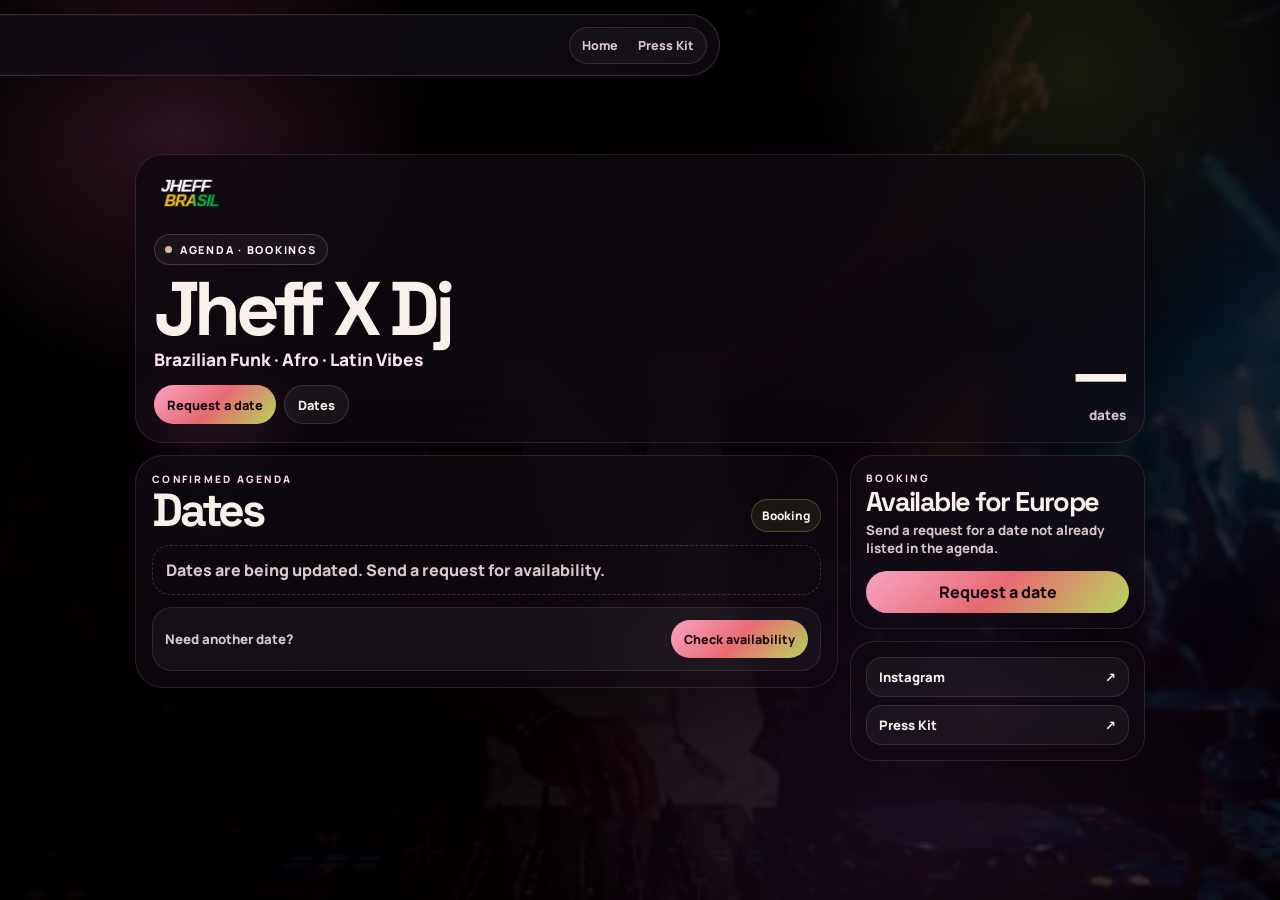
==== commit d142a4b6: "Clarify booked dates versus availability request" ====
--- a/availability/index.html
+++ b/availability/index.html
@@ -10,35 +10,34 @@
   <link rel="preconnect" href="https://fonts.googleapis.com">
   <link rel="preconnect" href="https://fonts.gstatic.com" crossorigin>
   <link href="https://fonts.googleapis.com/css2?family=Manrope:wght@500;700;800;900&family=Space+Grotesk:wght@700&display=swap" rel="stylesheet">
-  <link rel="stylesheet" href="/assets/css/styles.css?v=manga-rosa-8">
+  <link rel="stylesheet" href="/assets/css/styles.css?v=manga-rosa-9">
   <style>
     body.availability-page{overflow:auto;background:#0f0811;color:var(--text)}
     .availability-page:before{content:"";position:fixed;inset:0;z-index:-4;background:linear-gradient(115deg,rgba(10,6,12,.97),rgba(18,8,17,.88) 46%,rgba(40,17,30,.58)),url('/assets/images/live-performance.webp') 60% center/cover;filter:saturate(.82) brightness(.52) contrast(1.06)}
     .availability-page:after{content:"";position:fixed;inset:0;z-index:-3;background:radial-gradient(circle at 14% 14%,rgba(240,108,171,.20),transparent 17rem),radial-gradient(circle at 84% 8%,rgba(184,217,94,.12),transparent 17rem),radial-gradient(circle at 72% 86%,rgba(111,58,120,.22),transparent 24rem);pointer-events:none}
     .booking-page{width:min(1010px,calc(100% - 28px));margin:0 auto;padding:92px 0 40px;display:grid;gap:12px}.glass{border:1px solid rgba(248,163,197,.15);background:linear-gradient(145deg,rgba(16,10,18,.82),rgba(16,10,18,.48));backdrop-filter:blur(14px);box-shadow:0 22px 70px rgba(0,0,0,.34)}
-    .booking-hero{border-radius:28px;padding:18px;display:grid;grid-template-columns:1fr auto;gap:16px;align-items:end}.hero-logo{width:132px;display:block;filter:drop-shadow(0 10px 22px rgba(0,0,0,.46));margin:0 0 13px}.booking-label{display:inline-flex;align-items:center;gap:8px;border:1px solid rgba(248,163,197,.22);border-radius:999px;background:rgba(255,255,255,.045);padding:7px 10px;font-size:.68rem;font-weight:950;letter-spacing:.16em;text-transform:uppercase;color:#fff3f6}.booking-label:before{content:"";width:7px;height:7px;border-radius:50%;background:linear-gradient(135deg,var(--pink),var(--lime))}.booking-hero h1{font-family:var(--display);font-size:clamp(2.35rem,7vw,4.75rem);line-height:.88;letter-spacing:-.075em;margin:11px 0 7px}.tagline{margin:0;color:#f8e5eb;font-weight:950;font-size:clamp(.9rem,1.8vw,1.08rem);line-height:1.2;background:none;-webkit-text-fill-color:currentColor}.hero-actions{display:flex;gap:8px;flex-wrap:wrap;margin-top:15px}.hero-btn{display:inline-flex;align-items:center;justify-content:center;min-height:39px;padding:0 13px;border-radius:999px;border:1px solid rgba(248,163,197,.17);background:rgba(255,255,255,.055);font-weight:950;font-size:.8rem}.hero-btn.primary{border:0;background:linear-gradient(135deg,var(--pink),var(--coral),var(--lime));color:#160c15}.hero-count{text-align:right;min-width:148px}.hero-count strong{display:block;font-family:var(--display);font-size:clamp(2.4rem,6vw,4.2rem);line-height:.82;letter-spacing:-.07em}.hero-count span{display:block;margin-top:6px;color:var(--muted);font-size:.84rem;font-weight:900}.content-grid{display:grid;grid-template-columns:minmax(0,1fr) 295px;gap:12px;align-items:start}.dates-panel{border-radius:28px;padding:16px}.panel-head{display:flex;align-items:end;justify-content:space-between;gap:12px;margin-bottom:13px}.panel-head h2{font-family:var(--display);font-size:clamp(1.7rem,4vw,2.9rem);line-height:.9;letter-spacing:-.07em;margin:0}.kicker{display:block;margin:0 0 4px;color:#ffd7e8;font-size:.64rem;font-weight:950;letter-spacing:.22em;text-transform:uppercase}.count-pill{border:1px solid rgba(184,217,94,.28);border-radius:999px;padding:7px 10px;background:rgba(184,217,94,.08);font-size:.74rem;font-weight:950;white-space:nowrap}.dates-list{display:grid;gap:8px}.show-row{display:grid;grid-template-columns:54px 1fr auto;gap:11px;align-items:center;padding:10px;border:1px solid rgba(255,255,255,.10);border-radius:20px;background:linear-gradient(145deg,rgba(255,255,255,.055),rgba(255,255,255,.024))}.day-box{width:54px;height:54px;border-radius:17px;display:grid;place-items:center;text-align:center;background:linear-gradient(135deg,var(--pink),var(--coral),var(--lime));color:#130b13;font-weight:950;line-height:.92}.day-box strong{font-size:1.16rem}.day-box small{font-size:.55rem;text-transform:uppercase}.show-info{min-width:0}.show-title{margin:0;color:#fff7f4;font-weight:950;font-size:.96rem;line-height:1.14}.show-meta{margin:4px 0 0;color:var(--muted);font-size:.78rem;font-weight:760;line-height:1.25}.show-action{display:inline-flex;align-items:center;justify-content:center;min-width:96px;min-height:36px;border-radius:999px;padding:0 11px;border:1px solid rgba(184,217,94,.30);background:rgba(184,217,94,.08);color:#fff;font-weight:950;font-size:.72rem;cursor:pointer;white-space:nowrap}.show-action.private{border-color:rgba(240,108,171,.32);background:rgba(240,108,171,.10);cursor:default}.side-panel{display:grid;gap:12px;position:sticky;top:88px}.mini-card{border-radius:24px;padding:15px}.mini-card h3{font-family:var(--display);font-size:1.7rem;line-height:.92;letter-spacing:-.06em;margin:0 0 8px}.mini-card p{margin:0;color:var(--muted);font-size:.83rem;line-height:1.35;font-weight:760}.wide-cta{margin-top:13px;min-height:42px;width:100%;border:0;border-radius:999px;background:linear-gradient(135deg,var(--pink),var(--coral),var(--lime));color:#160c15;font-weight:950}.social-line{display:grid;gap:8px}.social-line a{display:flex;justify-content:space-between;align-items:center;border:1px solid rgba(248,163,197,.15);border-radius:16px;padding:10px 12px;background:rgba(255,255,255,.045);font-weight:900;font-size:.82rem}.empty{border:1px dashed rgba(248,163,197,.23);border-radius:18px;padding:13px;color:var(--muted);font-weight:850}.modal[hidden]{display:none}.modal{position:fixed;inset:0;z-index:100;display:grid;place-items:center;padding:14px}.modal-bg{position:absolute;inset:0;background:rgba(0,0,0,.76);backdrop-filter:blur(9px)}.booking-modal{position:relative;width:min(520px,100%);max-height:calc(100svh - 28px);overflow:auto;border-radius:28px;padding:18px;border:1px solid rgba(248,163,197,.18);background:linear-gradient(180deg,rgba(22,12,24,.98),rgba(10,7,12,.98));box-shadow:0 36px 120px rgba(0,0,0,.70)}.modal-close{position:absolute;right:12px;top:12px;width:38px;height:38px;border-radius:50%;border:1px solid rgba(248,163,197,.18);background:rgba(255,255,255,.06);color:#fff;font-size:1.25rem}.booking-modal h2{font-family:var(--display);font-size:2.35rem;line-height:.9;letter-spacing:-.07em;margin:0 0 12px}.booking-form{display:grid;grid-template-columns:1fr 1fr;gap:10px}.booking-form label{display:grid;gap:5px;color:#e7d3da;font-size:.78rem;font-weight:900}.booking-form input,.booking-form select,.booking-form textarea{width:100%;min-height:43px;border:1px solid rgba(248,163,197,.18);border-radius:14px;background:rgba(8,5,10,.80);color:var(--text);padding:10px 11px;font-weight:800}.booking-form textarea{min-height:96px;resize:vertical}.booking-form .full{grid-column:1/-1}.send-btn{width:100%;min-height:45px;border:0;border-radius:999px;background:linear-gradient(135deg,var(--pink),var(--coral),var(--lime));color:#160c15;font-weight:950}
-    @media(max-width:850px){.availability-page .topbar{position:relative;top:0;left:auto;transform:none;width:calc(100% - 22px);height:52px;margin:10px auto 0}.booking-page{width:calc(100% - 22px);padding:14px 0 38px}.booking-hero{grid-template-columns:1fr auto;padding:15px;border-radius:24px}.hero-logo{width:112px;margin-bottom:10px}.booking-hero h1{font-size:2.85rem}.tagline{font-size:.88rem}.hero-actions{margin-top:12px}.hero-count{min-width:92px}.hero-count strong{font-size:2.35rem}.hero-count span{font-size:.72rem}.content-grid{grid-template-columns:1fr}.side-panel{position:static;order:2}.dates-panel{padding:14px;border-radius:24px}.panel-head h2{font-size:2.15rem}.show-row{grid-template-columns:48px 1fr;gap:10px;padding:10px;border-radius:18px}.day-box{width:48px;height:48px;border-radius:15px}.day-box strong{font-size:1.05rem}.show-title{font-size:.91rem}.show-meta{font-size:.75rem}.show-action{grid-column:2;width:100%;min-height:34px}.mini-card{display:none}.booking-form{grid-template-columns:1fr}.booking-modal{padding:17px;border-radius:24px}.booking-modal h2{font-size:2.1rem}}
+    .booking-hero{border-radius:28px;padding:18px;display:grid;grid-template-columns:1fr auto;gap:16px;align-items:end}.hero-logo{width:132px;display:block;filter:drop-shadow(0 10px 22px rgba(0,0,0,.46));margin:0 0 13px}.booking-label{display:inline-flex;align-items:center;gap:8px;border:1px solid rgba(248,163,197,.22);border-radius:999px;background:rgba(255,255,255,.045);padding:7px 10px;font-size:.68rem;font-weight:950;letter-spacing:.16em;text-transform:uppercase;color:#fff3f6}.booking-label:before{content:"";width:7px;height:7px;border-radius:50%;background:linear-gradient(135deg,var(--pink),var(--lime))}.booking-hero h1{font-family:var(--display);font-size:clamp(2.35rem,7vw,4.75rem);line-height:.88;letter-spacing:-.075em;margin:11px 0 7px}.tagline{margin:0;color:#f8e5eb;font-weight:950;font-size:clamp(.9rem,1.8vw,1.08rem);line-height:1.2;background:none;-webkit-text-fill-color:currentColor}.hero-actions{display:flex;gap:8px;flex-wrap:wrap;margin-top:15px}.hero-btn{display:inline-flex;align-items:center;justify-content:center;min-height:39px;padding:0 13px;border-radius:999px;border:1px solid rgba(248,163,197,.17);background:rgba(255,255,255,.055);font-weight:950;font-size:.8rem}.hero-btn.primary{border:0;background:linear-gradient(135deg,var(--pink),var(--coral),var(--lime));color:#160c15}.hero-count{text-align:right;min-width:148px}.hero-count strong{display:block;font-family:var(--display);font-size:clamp(2.4rem,6vw,4.2rem);line-height:.82;letter-spacing:-.07em}.hero-count span{display:block;margin-top:6px;color:var(--muted);font-size:.84rem;font-weight:900}.content-grid{display:grid;grid-template-columns:minmax(0,1fr) 295px;gap:12px;align-items:start}.dates-panel{border-radius:28px;padding:16px}.panel-head{display:flex;align-items:end;justify-content:space-between;gap:12px;margin-bottom:13px}.panel-head h2{font-family:var(--display);font-size:clamp(1.7rem,4vw,2.9rem);line-height:.9;letter-spacing:-.07em;margin:0}.kicker{display:block;margin:0 0 4px;color:#ffd7e8;font-size:.64rem;font-weight:950;letter-spacing:.22em;text-transform:uppercase}.count-pill{border:1px solid rgba(184,217,94,.28);border-radius:999px;padding:7px 10px;background:rgba(184,217,94,.08);font-size:.74rem;font-weight:950;white-space:nowrap}.dates-list{display:grid;gap:8px}.show-row{display:grid;grid-template-columns:54px 1fr auto;gap:11px;align-items:center;padding:10px;border:1px solid rgba(255,255,255,.10);border-radius:20px;background:linear-gradient(145deg,rgba(255,255,255,.055),rgba(255,255,255,.024))}.day-box{width:54px;height:54px;border-radius:17px;display:grid;place-items:center;text-align:center;background:linear-gradient(135deg,var(--pink),var(--coral),var(--lime));color:#130b13;font-weight:950;line-height:.92}.day-box strong{font-size:1.16rem}.day-box small{font-size:.55rem;text-transform:uppercase}.show-info{min-width:0}.show-title{margin:0;color:#fff7f4;font-weight:950;font-size:.96rem;line-height:1.14}.show-meta{margin:4px 0 0;color:var(--muted);font-size:.78rem;font-weight:760;line-height:1.25}.show-action{display:inline-flex;align-items:center;justify-content:center;min-width:92px;min-height:34px;border-radius:999px;padding:0 10px;border:1px solid rgba(184,217,94,.28);background:rgba(184,217,94,.08);color:#fff;font-weight:950;font-size:.7rem;white-space:nowrap}.show-action.booked{cursor:default}.show-action.private{border-color:rgba(240,108,171,.32);background:rgba(240,108,171,.10);cursor:default}.dates-cta{display:flex;align-items:center;justify-content:space-between;gap:12px;margin-top:12px;padding:12px;border:1px solid rgba(248,163,197,.13);border-radius:20px;background:rgba(255,255,255,.04)}.dates-cta span{color:var(--muted);font-size:.83rem;font-weight:850}.dates-cta button{border:0;border-radius:999px;min-height:38px;padding:0 13px;background:linear-gradient(135deg,var(--pink),var(--coral),var(--lime));color:#160c15;font-weight:950;font-size:.78rem}.side-panel{display:grid;gap:12px;position:sticky;top:88px}.mini-card{border-radius:24px;padding:15px}.mini-card h3{font-family:var(--display);font-size:1.7rem;line-height:.92;letter-spacing:-.06em;margin:0 0 8px}.mini-card p{margin:0;color:var(--muted);font-size:.83rem;line-height:1.35;font-weight:760}.wide-cta{margin-top:13px;min-height:42px;width:100%;border:0;border-radius:999px;background:linear-gradient(135deg,var(--pink),var(--coral),var(--lime));color:#160c15;font-weight:950}.social-line{display:grid;gap:8px}.social-line a{display:flex;justify-content:space-between;align-items:center;border:1px solid rgba(248,163,197,.15);border-radius:16px;padding:10px 12px;background:rgba(255,255,255,.045);font-weight:900;font-size:.82rem}.empty{border:1px dashed rgba(248,163,197,.23);border-radius:18px;padding:13px;color:var(--muted);font-weight:850}.modal[hidden]{display:none}.modal{position:fixed;inset:0;z-index:100;display:grid;place-items:center;padding:14px}.modal-bg{position:absolute;inset:0;background:rgba(0,0,0,.76);backdrop-filter:blur(9px)}.booking-modal{position:relative;width:min(520px,100%);max-height:calc(100svh - 28px);overflow:auto;border-radius:28px;padding:18px;border:1px solid rgba(248,163,197,.18);background:linear-gradient(180deg,rgba(22,12,24,.98),rgba(10,7,12,.98));box-shadow:0 36px 120px rgba(0,0,0,.70)}.modal-close{position:absolute;right:12px;top:12px;width:38px;height:38px;border-radius:50%;border:1px solid rgba(248,163,197,.18);background:rgba(255,255,255,.06);color:#fff;font-size:1.25rem}.booking-modal h2{font-family:var(--display);font-size:2.35rem;line-height:.9;letter-spacing:-.07em;margin:0 0 12px}.booking-form{display:grid;grid-template-columns:1fr 1fr;gap:10px}.booking-form label{display:grid;gap:5px;color:#e7d3da;font-size:.78rem;font-weight:900}.booking-form input,.booking-form select,.booking-form textarea{width:100%;min-height:43px;border:1px solid rgba(248,163,197,.18);border-radius:14px;background:rgba(8,5,10,.80);color:var(--text);padding:10px 11px;font-weight:800}.booking-form textarea{min-height:96px;resize:vertical}.booking-form .full{grid-column:1/-1}.send-btn{width:100%;min-height:45px;border:0;border-radius:999px;background:linear-gradient(135deg,var(--pink),var(--coral),var(--lime));color:#160c15;font-weight:950}
+    @media(max-width:850px){.availability-page .topbar{position:relative;top:0;left:auto;transform:none;width:calc(100% - 22px);height:52px;margin:10px auto 0}.booking-page{width:calc(100% - 22px);padding:14px 0 38px}.booking-hero{grid-template-columns:1fr auto;padding:15px;border-radius:24px}.hero-logo{width:112px;margin-bottom:10px}.booking-hero h1{font-size:2.85rem}.tagline{font-size:.88rem}.hero-actions{margin-top:12px}.hero-count{min-width:92px}.hero-count strong{font-size:2.35rem}.hero-count span{font-size:.72rem}.content-grid{grid-template-columns:1fr}.side-panel{position:static;order:2}.dates-panel{padding:14px;border-radius:24px}.panel-head h2{font-size:2.15rem}.show-row{grid-template-columns:48px 1fr auto;gap:10px;padding:10px;border-radius:18px}.day-box{width:48px;height:48px;border-radius:15px}.day-box strong{font-size:1.05rem}.show-title{font-size:.91rem}.show-meta{font-size:.75rem}.show-action{min-width:72px;min-height:32px;font-size:.66rem;padding:0 9px}.dates-cta{display:grid;gap:9px}.dates-cta button{width:100%}.mini-card{display:none}.booking-form{grid-template-columns:1fr}.booking-modal{padding:17px;border-radius:24px}.booking-modal h2{font-size:2.1rem}}
   </style>
 </head>
 <body class="page manga-theme availability-page">
   <header class="topbar"><a class="brand" href="/"><img class="brand-logo" src="/assets/images/jheff-brasil-logo.svg" alt="Jheff Brasil logo"><span class="brand-name">Jheff X Dj</span></a><div class="lang-switch"><a href="/">Home</a><a href="/press-kit/">Press Kit</a></div></header>
   <main class="booking-page">
-    <section class="booking-hero glass"><div><img class="hero-logo" src="/assets/images/jheff-brasil-logo.svg" alt="Jheff Brasil logo"><span class="booking-label">Agenda · Bookings</span><h1>Jheff X Dj</h1><p class="tagline">Brazilian Funk · Afro · Latin Vibes</p><div class="hero-actions"><button class="hero-btn primary" type="button" data-open-booking>Request</button><a class="hero-btn" href="#dates">Dates</a></div></div><div class="hero-count"><strong id="hero-count">—</strong><span>dates</span></div></section>
-    <section class="content-grid"><section class="dates-panel glass" id="dates"><div class="panel-head"><div><span class="kicker">Next shows</span><h2>Dates</h2></div><span class="count-pill" id="count-chip">Loading</span></div><div class="dates-list" id="dates-list"><div class="empty">Loading dates…</div></div></section><aside class="side-panel"><div class="mini-card glass"><span class="kicker">Booking</span><h3>Available for Europe</h3><p>Clubs, private events, festivals and Brazilian parties.</p><button class="wide-cta" type="button" data-open-booking>Request a date</button></div><div class="mini-card glass social-line"><a href="/instagram/">Instagram <span>↗</span></a><a href="/press-kit/">Press Kit <span>↗</span></a></div></aside></section>
+    <section class="booking-hero glass"><div><img class="hero-logo" src="/assets/images/jheff-brasil-logo.svg" alt="Jheff Brasil logo"><span class="booking-label">Agenda · Bookings</span><h1>Jheff X Dj</h1><p class="tagline">Brazilian Funk · Afro · Latin Vibes</p><div class="hero-actions"><button class="hero-btn primary" type="button" data-open-booking>Request a date</button><a class="hero-btn" href="#dates">Dates</a></div></div><div class="hero-count"><strong id="hero-count">—</strong><span>dates</span></div></section>
+    <section class="content-grid"><section class="dates-panel glass" id="dates"><div class="panel-head"><div><span class="kicker">Confirmed agenda</span><h2>Dates</h2></div><span class="count-pill" id="count-chip">Loading</span></div><div class="dates-list" id="dates-list"><div class="empty">Loading dates…</div></div><div class="dates-cta"><span>Need another date?</span><button type="button" data-open-booking>Check availability</button></div></section><aside class="side-panel"><div class="mini-card glass"><span class="kicker">Booking</span><h3>Available for Europe</h3><p>Send a request for a date not already listed in the agenda.</p><button class="wide-cta" type="button" data-open-booking>Request a date</button></div><div class="mini-card glass social-line"><a href="/instagram/">Instagram <span>↗</span></a><a href="/press-kit/">Press Kit <span>↗</span></a></div></aside></section>
   </main>
   <div class="modal" id="booking-modal" hidden><div class="modal-bg" data-close-booking></div><section class="booking-modal"><button class="modal-close" type="button" data-close-booking>×</button><span class="kicker">Booking request</span><h2>Request a date</h2><form class="booking-form" id="booking-form"><label><span>Date</span><input name="date" type="date" required></label><label><span>City</span><input name="city" placeholder="Bordeaux, Paris…" required></label><label><span>Type</span><select name="type"><option>Club night</option><option>Private event</option><option>Festival</option><option>Corporate event</option><option>Other</option></select></label><label><span>Guests</span><input name="guests" inputmode="numeric" placeholder="Optional"></label><label class="full"><span>Budget</span><input name="budget" placeholder="Optional"></label><label class="full"><span>Message</span><textarea name="message" placeholder="Venue, audience, set time, music direction…"></textarea></label><button class="send-btn full" type="submit">Send on WhatsApp →</button></form></section></div>
   <script>
     const ARTIST_NAME='Jheff X Dj',WHATSAPP_NUMBER='351919344194';
     const monthFmt=new Intl.DateTimeFormat('en',{month:'short'}),dateFmt=new Intl.DateTimeFormat('en-GB',{weekday:'short',day:'2-digit',month:'short',hour:'2-digit',minute:'2-digit'});
     const esc=v=>String(v||'').replace(/[&<>'"]/g,c=>({'&':'&amp;','<':'&lt;','>':'&gt;',"'":'&#39;','"':'&quot;'}[c]));
-    const inputDate=iso=>new Date(iso).toISOString().slice(0,10);
     const modal=document.getElementById('booking-modal');
-    function openBooking(date=''){if(date)document.querySelector('[name=date]').value=date;modal.hidden=false;document.body.classList.add('modal-open')}
+    function openBooking(){modal.hidden=false;document.body.classList.add('modal-open')}
     function closeBooking(){modal.hidden=true;document.body.classList.remove('modal-open')}
-    document.querySelectorAll('[data-open-booking]').forEach(b=>b.addEventListener('click',()=>openBooking()));
+    document.querySelectorAll('[data-open-booking]').forEach(b=>b.addEventListener('click',openBooking));
     document.querySelectorAll('[data-close-booking]').forEach(b=>b.addEventListener('click',closeBooking));
     function dayBox(iso){const d=new Date(iso);return `<div class="day-box"><div><strong>${String(d.getDate()).padStart(2,'0')}</strong><small>${monthFmt.format(d)}</small></div></div>`}
-    async function loadDates(){const list=document.getElementById('dates-list'),chip=document.getElementById('count-chip'),hero=document.getElementById('hero-count');try{const r=await fetch('/api/calendar',{headers:{accept:'application/json'}});const data=await r.json();if(!r.ok||!data.ok)throw new Error('Calendar unavailable');const events=data.events||[];chip.textContent=events.length===1?'1 date':`${events.length} dates`;hero.textContent=events.length;if(!events.length){list.innerHTML='<div class="empty">No public dates announced yet.</div>';return}list.innerHTML=events.slice(0,10).map(ev=>{const d=new Date(ev.start),priv=/private|unavailable/i.test(ev.status||'');const loc=ev.location?` · ${esc(ev.location)}`:'';const detail=ev.allDay?`All day${loc}`:`${dateFmt.format(d)}${loc}`;const action=priv?'<span class="show-action private">Private booking</span>':`<button class="show-action" type="button" data-date="${inputDate(ev.start)}">Request</button>`;return `<article class="show-row">${dayBox(ev.start)}<div class="show-info"><h3 class="show-title">${esc(ev.title)}</h3><p class="show-meta">${detail}</p></div>${action}</article>`}).join('');document.querySelectorAll('[data-date]').forEach(b=>b.addEventListener('click',()=>openBooking(b.dataset.date)))}catch(e){chip.textContent='Booking';hero.textContent='—';list.innerHTML='<div class="empty">Dates are being updated. Send a request for availability.</div>'}}
+    async function loadDates(){const list=document.getElementById('dates-list'),chip=document.getElementById('count-chip'),hero=document.getElementById('hero-count');try{const r=await fetch('/api/calendar',{headers:{accept:'application/json'}});const data=await r.json();if(!r.ok||!data.ok)throw new Error('Calendar unavailable');const events=data.events||[];chip.textContent=events.length===1?'1 date':`${events.length} dates`;hero.textContent=events.length;if(!events.length){list.innerHTML='<div class="empty">No public dates announced yet.</div>';return}list.innerHTML=events.slice(0,10).map(ev=>{const d=new Date(ev.start),priv=/private|unavailable/i.test(ev.status||'');const loc=ev.location?` · ${esc(ev.location)}`:'';const detail=ev.allDay?`All day${loc}`:`${dateFmt.format(d)}${loc}`;const action=priv?'<span class="show-action private">Unavailable</span>':'<span class="show-action booked">Booked</span>';return `<article class="show-row">${dayBox(ev.start)}<div class="show-info"><h3 class="show-title">${esc(ev.title)}</h3><p class="show-meta">${detail}</p></div>${action}</article>`}).join('')}catch(e){chip.textContent='Booking';hero.textContent='—';list.innerHTML='<div class="empty">Dates are being updated. Send a request for availability.</div>'}}
     document.getElementById('booking-form').addEventListener('submit',e=>{e.preventDefault();const d=new FormData(e.currentTarget);const msg=[`Hello ${ARTIST_NAME},`,'I would like to request a booking.','',`Date: ${d.get('date')||'-'}`,`City: ${d.get('city')||'-'}`,`Type: ${d.get('type')||'-'}`,`Guests: ${d.get('guests')||'-'}`,`Budget: ${d.get('budget')||'-'}`,`Message: ${d.get('message')||'-'}`].join('\n');window.open(`https://wa.me/${WHATSAPP_NUMBER}?text=${encodeURIComponent(msg)}`,'_blank','noopener,noreferrer')});loadDates();
   </script>
 </body>
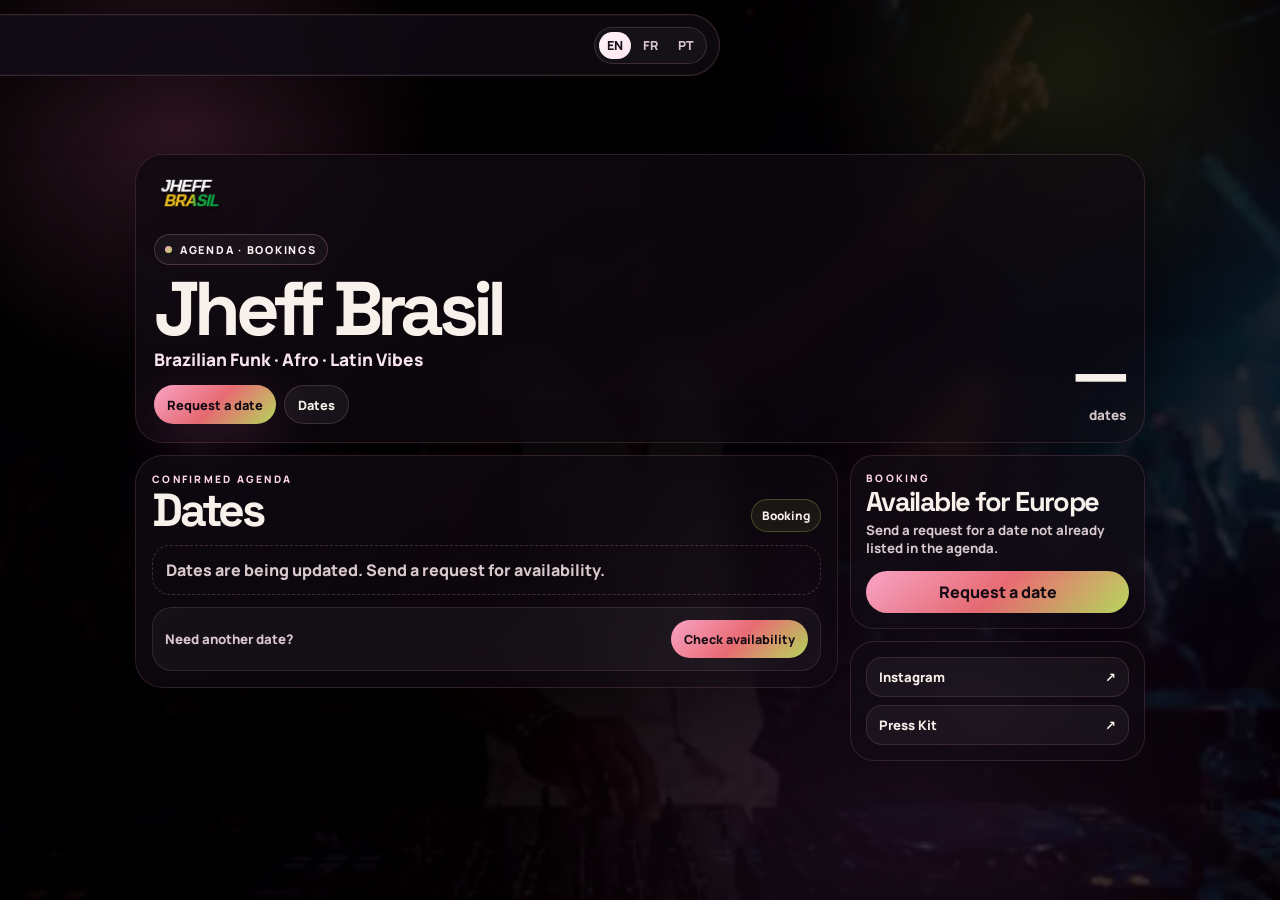
==== commit 89380a7c: "Add EN FR PT translations to booking page" ====
--- a/availability/index.html
+++ b/availability/index.html
@@ -3,42 +3,42 @@
 <head>
   <meta charset="UTF-8">
   <meta name="viewport" content="width=device-width,initial-scale=1">
-  <title>Booking — Jheff X Dj</title>
-  <meta name="description" content="Jheff X Dj dates and booking requests.">
+  <title>Booking — Jheff Brasil</title>
+  <meta name="description" content="Jheff Brasil dates and booking requests.">
   <meta name="theme-color" content="#100a12">
   <link rel="icon" href="/favicon.svg" type="image/svg+xml">
   <link rel="preconnect" href="https://fonts.googleapis.com">
   <link rel="preconnect" href="https://fonts.gstatic.com" crossorigin>
   <link href="https://fonts.googleapis.com/css2?family=Manrope:wght@500;700;800;900&family=Space+Grotesk:wght@700&display=swap" rel="stylesheet">
-  <link rel="stylesheet" href="/assets/css/styles.css?v=manga-rosa-9">
+  <link rel="stylesheet" href="/assets/css/styles.css?v=manga-rosa-13">
   <style>
-    body.availability-page{overflow:auto;background:#0f0811;color:var(--text)}
-    .availability-page:before{content:"";position:fixed;inset:0;z-index:-4;background:linear-gradient(115deg,rgba(10,6,12,.97),rgba(18,8,17,.88) 46%,rgba(40,17,30,.58)),url('/assets/images/live-performance.webp') 60% center/cover;filter:saturate(.82) brightness(.52) contrast(1.06)}
-    .availability-page:after{content:"";position:fixed;inset:0;z-index:-3;background:radial-gradient(circle at 14% 14%,rgba(240,108,171,.20),transparent 17rem),radial-gradient(circle at 84% 8%,rgba(184,217,94,.12),transparent 17rem),radial-gradient(circle at 72% 86%,rgba(111,58,120,.22),transparent 24rem);pointer-events:none}
-    .booking-page{width:min(1010px,calc(100% - 28px));margin:0 auto;padding:92px 0 40px;display:grid;gap:12px}.glass{border:1px solid rgba(248,163,197,.15);background:linear-gradient(145deg,rgba(16,10,18,.82),rgba(16,10,18,.48));backdrop-filter:blur(14px);box-shadow:0 22px 70px rgba(0,0,0,.34)}
-    .booking-hero{border-radius:28px;padding:18px;display:grid;grid-template-columns:1fr auto;gap:16px;align-items:end}.hero-logo{width:132px;display:block;filter:drop-shadow(0 10px 22px rgba(0,0,0,.46));margin:0 0 13px}.booking-label{display:inline-flex;align-items:center;gap:8px;border:1px solid rgba(248,163,197,.22);border-radius:999px;background:rgba(255,255,255,.045);padding:7px 10px;font-size:.68rem;font-weight:950;letter-spacing:.16em;text-transform:uppercase;color:#fff3f6}.booking-label:before{content:"";width:7px;height:7px;border-radius:50%;background:linear-gradient(135deg,var(--pink),var(--lime))}.booking-hero h1{font-family:var(--display);font-size:clamp(2.35rem,7vw,4.75rem);line-height:.88;letter-spacing:-.075em;margin:11px 0 7px}.tagline{margin:0;color:#f8e5eb;font-weight:950;font-size:clamp(.9rem,1.8vw,1.08rem);line-height:1.2;background:none;-webkit-text-fill-color:currentColor}.hero-actions{display:flex;gap:8px;flex-wrap:wrap;margin-top:15px}.hero-btn{display:inline-flex;align-items:center;justify-content:center;min-height:39px;padding:0 13px;border-radius:999px;border:1px solid rgba(248,163,197,.17);background:rgba(255,255,255,.055);font-weight:950;font-size:.8rem}.hero-btn.primary{border:0;background:linear-gradient(135deg,var(--pink),var(--coral),var(--lime));color:#160c15}.hero-count{text-align:right;min-width:148px}.hero-count strong{display:block;font-family:var(--display);font-size:clamp(2.4rem,6vw,4.2rem);line-height:.82;letter-spacing:-.07em}.hero-count span{display:block;margin-top:6px;color:var(--muted);font-size:.84rem;font-weight:900}.content-grid{display:grid;grid-template-columns:minmax(0,1fr) 295px;gap:12px;align-items:start}.dates-panel{border-radius:28px;padding:16px}.panel-head{display:flex;align-items:end;justify-content:space-between;gap:12px;margin-bottom:13px}.panel-head h2{font-family:var(--display);font-size:clamp(1.7rem,4vw,2.9rem);line-height:.9;letter-spacing:-.07em;margin:0}.kicker{display:block;margin:0 0 4px;color:#ffd7e8;font-size:.64rem;font-weight:950;letter-spacing:.22em;text-transform:uppercase}.count-pill{border:1px solid rgba(184,217,94,.28);border-radius:999px;padding:7px 10px;background:rgba(184,217,94,.08);font-size:.74rem;font-weight:950;white-space:nowrap}.dates-list{display:grid;gap:8px}.show-row{display:grid;grid-template-columns:54px 1fr auto;gap:11px;align-items:center;padding:10px;border:1px solid rgba(255,255,255,.10);border-radius:20px;background:linear-gradient(145deg,rgba(255,255,255,.055),rgba(255,255,255,.024))}.day-box{width:54px;height:54px;border-radius:17px;display:grid;place-items:center;text-align:center;background:linear-gradient(135deg,var(--pink),var(--coral),var(--lime));color:#130b13;font-weight:950;line-height:.92}.day-box strong{font-size:1.16rem}.day-box small{font-size:.55rem;text-transform:uppercase}.show-info{min-width:0}.show-title{margin:0;color:#fff7f4;font-weight:950;font-size:.96rem;line-height:1.14}.show-meta{margin:4px 0 0;color:var(--muted);font-size:.78rem;font-weight:760;line-height:1.25}.show-action{display:inline-flex;align-items:center;justify-content:center;min-width:92px;min-height:34px;border-radius:999px;padding:0 10px;border:1px solid rgba(184,217,94,.28);background:rgba(184,217,94,.08);color:#fff;font-weight:950;font-size:.7rem;white-space:nowrap}.show-action.booked{cursor:default}.show-action.private{border-color:rgba(240,108,171,.32);background:rgba(240,108,171,.10);cursor:default}.dates-cta{display:flex;align-items:center;justify-content:space-between;gap:12px;margin-top:12px;padding:12px;border:1px solid rgba(248,163,197,.13);border-radius:20px;background:rgba(255,255,255,.04)}.dates-cta span{color:var(--muted);font-size:.83rem;font-weight:850}.dates-cta button{border:0;border-radius:999px;min-height:38px;padding:0 13px;background:linear-gradient(135deg,var(--pink),var(--coral),var(--lime));color:#160c15;font-weight:950;font-size:.78rem}.side-panel{display:grid;gap:12px;position:sticky;top:88px}.mini-card{border-radius:24px;padding:15px}.mini-card h3{font-family:var(--display);font-size:1.7rem;line-height:.92;letter-spacing:-.06em;margin:0 0 8px}.mini-card p{margin:0;color:var(--muted);font-size:.83rem;line-height:1.35;font-weight:760}.wide-cta{margin-top:13px;min-height:42px;width:100%;border:0;border-radius:999px;background:linear-gradient(135deg,var(--pink),var(--coral),var(--lime));color:#160c15;font-weight:950}.social-line{display:grid;gap:8px}.social-line a{display:flex;justify-content:space-between;align-items:center;border:1px solid rgba(248,163,197,.15);border-radius:16px;padding:10px 12px;background:rgba(255,255,255,.045);font-weight:900;font-size:.82rem}.empty{border:1px dashed rgba(248,163,197,.23);border-radius:18px;padding:13px;color:var(--muted);font-weight:850}.modal[hidden]{display:none}.modal{position:fixed;inset:0;z-index:100;display:grid;place-items:center;padding:14px}.modal-bg{position:absolute;inset:0;background:rgba(0,0,0,.76);backdrop-filter:blur(9px)}.booking-modal{position:relative;width:min(520px,100%);max-height:calc(100svh - 28px);overflow:auto;border-radius:28px;padding:18px;border:1px solid rgba(248,163,197,.18);background:linear-gradient(180deg,rgba(22,12,24,.98),rgba(10,7,12,.98));box-shadow:0 36px 120px rgba(0,0,0,.70)}.modal-close{position:absolute;right:12px;top:12px;width:38px;height:38px;border-radius:50%;border:1px solid rgba(248,163,197,.18);background:rgba(255,255,255,.06);color:#fff;font-size:1.25rem}.booking-modal h2{font-family:var(--display);font-size:2.35rem;line-height:.9;letter-spacing:-.07em;margin:0 0 12px}.booking-form{display:grid;grid-template-columns:1fr 1fr;gap:10px}.booking-form label{display:grid;gap:5px;color:#e7d3da;font-size:.78rem;font-weight:900}.booking-form input,.booking-form select,.booking-form textarea{width:100%;min-height:43px;border:1px solid rgba(248,163,197,.18);border-radius:14px;background:rgba(8,5,10,.80);color:var(--text);padding:10px 11px;font-weight:800}.booking-form textarea{min-height:96px;resize:vertical}.booking-form .full{grid-column:1/-1}.send-btn{width:100%;min-height:45px;border:0;border-radius:999px;background:linear-gradient(135deg,var(--pink),var(--coral),var(--lime));color:#160c15;font-weight:950}
-    @media(max-width:850px){.availability-page .topbar{position:relative;top:0;left:auto;transform:none;width:calc(100% - 22px);height:52px;margin:10px auto 0}.booking-page{width:calc(100% - 22px);padding:14px 0 38px}.booking-hero{grid-template-columns:1fr auto;padding:15px;border-radius:24px}.hero-logo{width:112px;margin-bottom:10px}.booking-hero h1{font-size:2.85rem}.tagline{font-size:.88rem}.hero-actions{margin-top:12px}.hero-count{min-width:92px}.hero-count strong{font-size:2.35rem}.hero-count span{font-size:.72rem}.content-grid{grid-template-columns:1fr}.side-panel{position:static;order:2}.dates-panel{padding:14px;border-radius:24px}.panel-head h2{font-size:2.15rem}.show-row{grid-template-columns:48px 1fr auto;gap:10px;padding:10px;border-radius:18px}.day-box{width:48px;height:48px;border-radius:15px}.day-box strong{font-size:1.05rem}.show-title{font-size:.91rem}.show-meta{font-size:.75rem}.show-action{min-width:72px;min-height:32px;font-size:.66rem;padding:0 9px}.dates-cta{display:grid;gap:9px}.dates-cta button{width:100%}.mini-card{display:none}.booking-form{grid-template-columns:1fr}.booking-modal{padding:17px;border-radius:24px}.booking-modal h2{font-size:2.1rem}}
+    body.availability-page{overflow:auto;background:#0f0811;color:var(--text)}.availability-page:before{content:"";position:fixed;inset:0;z-index:-4;background:linear-gradient(115deg,rgba(10,6,12,.97),rgba(18,8,17,.88) 46%,rgba(40,17,30,.58)),url('/assets/images/live-performance.webp') 60% center/cover;filter:saturate(.82) brightness(.52) contrast(1.06)}.availability-page:after{content:"";position:fixed;inset:0;z-index:-3;background:radial-gradient(circle at 14% 14%,rgba(240,108,171,.20),transparent 17rem),radial-gradient(circle at 84% 8%,rgba(184,217,94,.12),transparent 17rem),radial-gradient(circle at 72% 86%,rgba(111,58,120,.22),transparent 24rem);pointer-events:none}.booking-page{width:min(1010px,calc(100% - 28px));margin:0 auto;padding:92px 0 40px;display:grid;gap:12px}.glass{border:1px solid rgba(248,163,197,.15);background:linear-gradient(145deg,rgba(16,10,18,.82),rgba(16,10,18,.48));backdrop-filter:blur(14px);box-shadow:0 22px 70px rgba(0,0,0,.34)}.booking-hero{border-radius:28px;padding:18px;display:grid;grid-template-columns:1fr auto;gap:16px;align-items:end}.hero-logo{width:132px;display:block;filter:drop-shadow(0 10px 22px rgba(0,0,0,.46));margin:0 0 13px}.booking-label{display:inline-flex;align-items:center;gap:8px;border:1px solid rgba(248,163,197,.22);border-radius:999px;background:rgba(255,255,255,.045);padding:7px 10px;font-size:.68rem;font-weight:950;letter-spacing:.16em;text-transform:uppercase;color:#fff3f6}.booking-label:before{content:"";width:7px;height:7px;border-radius:50%;background:linear-gradient(135deg,var(--pink),var(--lime))}.booking-hero h1{font-family:var(--display);font-size:clamp(2.35rem,7vw,4.75rem);line-height:.88;letter-spacing:-.075em;margin:11px 0 7px}.tagline{margin:0;color:#f8e5eb;font-weight:950;font-size:clamp(.9rem,1.8vw,1.08rem);line-height:1.2;background:none;-webkit-text-fill-color:currentColor}.hero-actions{display:flex;gap:8px;flex-wrap:wrap;margin-top:15px}.hero-btn{display:inline-flex;align-items:center;justify-content:center;min-height:39px;padding:0 13px;border-radius:999px;border:1px solid rgba(248,163,197,.17);background:rgba(255,255,255,.055);font-weight:950;font-size:.8rem}.hero-btn.primary{border:0;background:linear-gradient(135deg,var(--pink),var(--coral),var(--lime));color:#160c15}.hero-count{text-align:right;min-width:148px}.hero-count strong{display:block;font-family:var(--display);font-size:clamp(2.4rem,6vw,4.2rem);line-height:.82;letter-spacing:-.07em}.hero-count span{display:block;margin-top:6px;color:var(--muted);font-size:.84rem;font-weight:900}.content-grid{display:grid;grid-template-columns:minmax(0,1fr) 295px;gap:12px;align-items:start}.dates-panel{border-radius:28px;padding:16px}.panel-head{display:flex;align-items:end;justify-content:space-between;gap:12px;margin-bottom:13px}.panel-head h2{font-family:var(--display);font-size:clamp(1.7rem,4vw,2.9rem);line-height:.9;letter-spacing:-.07em;margin:0}.kicker{display:block;margin:0 0 4px;color:#ffd7e8;font-size:.64rem;font-weight:950;letter-spacing:.22em;text-transform:uppercase}.count-pill{border:1px solid rgba(184,217,94,.28);border-radius:999px;padding:7px 10px;background:rgba(184,217,94,.08);font-size:.74rem;font-weight:950;white-space:nowrap}.dates-list{display:grid;gap:8px}.show-row{display:grid;grid-template-columns:54px 1fr auto;gap:11px;align-items:center;padding:10px;border:1px solid rgba(255,255,255,.10);border-radius:20px;background:linear-gradient(145deg,rgba(255,255,255,.055),rgba(255,255,255,.024))}.day-box{width:54px;height:54px;border-radius:17px;display:grid;place-items:center;text-align:center;background:linear-gradient(135deg,var(--pink),var(--coral),var(--lime));color:#130b13;font-weight:950;line-height:.92}.day-box strong{font-size:1.16rem}.day-box small{font-size:.55rem;text-transform:uppercase}.show-info{min-width:0}.show-title{margin:0;color:#fff7f4;font-weight:950;font-size:.96rem;line-height:1.14}.show-meta{margin:4px 0 0;color:var(--muted);font-size:.78rem;font-weight:760;line-height:1.25}.show-action{display:inline-flex;align-items:center;justify-content:center;min-width:92px;min-height:34px;border-radius:999px;padding:0 10px;border:1px solid rgba(184,217,94,.28);background:rgba(184,217,94,.08);color:#fff;font-weight:950;font-size:.7rem;white-space:nowrap}.show-action.booked{cursor:default}.show-action.private{border-color:rgba(240,108,171,.32);background:rgba(240,108,171,.10);cursor:default}.dates-cta{display:flex;align-items:center;justify-content:space-between;gap:12px;margin-top:12px;padding:12px;border:1px solid rgba(248,163,197,.13);border-radius:20px;background:rgba(255,255,255,.04)}.dates-cta span{color:var(--muted);font-size:.83rem;font-weight:850}.dates-cta button{border:0;border-radius:999px;min-height:38px;padding:0 13px;background:linear-gradient(135deg,var(--pink),var(--coral),var(--lime));color:#160c15;font-weight:950;font-size:.78rem}.side-panel{display:grid;gap:12px;position:sticky;top:88px}.mini-card{border-radius:24px;padding:15px}.mini-card h3{font-family:var(--display);font-size:1.7rem;line-height:.92;letter-spacing:-.06em;margin:0 0 8px}.mini-card p{margin:0;color:var(--muted);font-size:.83rem;line-height:1.35;font-weight:760}.wide-cta{margin-top:13px;min-height:42px;width:100%;border:0;border-radius:999px;background:linear-gradient(135deg,var(--pink),var(--coral),var(--lime));color:#160c15;font-weight:950}.social-line{display:grid;gap:8px}.social-line a{display:flex;justify-content:space-between;align-items:center;border:1px solid rgba(248,163,197,.15);border-radius:16px;padding:10px 12px;background:rgba(255,255,255,.045);font-weight:900;font-size:.82rem}.empty{border:1px dashed rgba(248,163,197,.23);border-radius:18px;padding:13px;color:var(--muted);font-weight:850}.modal[hidden]{display:none}.modal{position:fixed;inset:0;z-index:100;display:grid;place-items:center;padding:14px}.modal-bg{position:absolute;inset:0;background:rgba(0,0,0,.76);backdrop-filter:blur(9px)}.booking-modal{position:relative;width:min(520px,100%);max-height:calc(100svh - 28px);overflow:auto;border-radius:28px;padding:18px;border:1px solid rgba(248,163,197,.18);background:linear-gradient(180deg,rgba(22,12,24,.98),rgba(10,7,12,.98));box-shadow:0 36px 120px rgba(0,0,0,.70)}.modal-close{position:absolute;right:12px;top:12px;width:38px;height:38px;border-radius:50%;border:1px solid rgba(248,163,197,.18);background:rgba(255,255,255,.06);color:#fff;font-size:1.25rem}.booking-modal h2{font-family:var(--display);font-size:2.35rem;line-height:.9;letter-spacing:-.07em;margin:0 0 12px}.booking-form{display:grid;grid-template-columns:1fr 1fr;gap:10px}.booking-form label{display:grid;gap:5px;color:#e7d3da;font-size:.78rem;font-weight:900}.booking-form input,.booking-form select,.booking-form textarea{width:100%;min-height:43px;border:1px solid rgba(248,163,197,.18);border-radius:14px;background:rgba(8,5,10,.80);color:var(--text);padding:10px 11px;font-weight:800}.booking-form textarea{min-height:96px;resize:vertical}.booking-form .full{grid-column:1/-1}.send-btn{width:100%;min-height:45px;border:0;border-radius:999px;background:linear-gradient(135deg,var(--pink),var(--coral),var(--lime));color:#160c15;font-weight:950}@media(max-width:850px){.availability-page .topbar{position:relative;top:0;left:auto;transform:none;width:calc(100% - 22px);height:52px;margin:10px auto 0}.booking-page{width:calc(100% - 22px);padding:14px 0 38px}.booking-hero{grid-template-columns:1fr auto;padding:15px;border-radius:24px}.hero-logo{width:112px;margin-bottom:10px}.booking-hero h1{font-size:2.85rem}.tagline{font-size:.88rem}.hero-actions{margin-top:12px}.hero-count{min-width:92px}.hero-count strong{font-size:2.35rem}.hero-count span{font-size:.72rem}.content-grid{grid-template-columns:1fr}.side-panel{position:static;order:2}.dates-panel{padding:14px;border-radius:24px}.panel-head h2{font-size:2.15rem}.show-row{grid-template-columns:48px 1fr auto;gap:10px;padding:10px;border-radius:18px}.day-box{width:48px;height:48px;border-radius:15px}.day-box strong{font-size:1.05rem}.show-title{font-size:.91rem}.show-meta{font-size:.75rem}.show-action{min-width:72px;min-height:32px;font-size:.66rem;padding:0 9px}.dates-cta{display:grid;gap:9px}.dates-cta button{width:100%}.mini-card{display:none}.booking-form{grid-template-columns:1fr}.booking-modal{padding:17px;border-radius:24px}.booking-modal h2{font-size:2.1rem}}
   </style>
 </head>
 <body class="page manga-theme availability-page">
-  <header class="topbar"><a class="brand" href="/"><img class="brand-logo" src="/assets/images/jheff-brasil-logo.svg" alt="Jheff Brasil logo"><span class="brand-name">Jheff X Dj</span></a><div class="lang-switch"><a href="/">Home</a><a href="/press-kit/">Press Kit</a></div></header>
+  <header class="topbar"><a class="brand" href="/"><img class="brand-logo" src="/assets/images/jheff-brasil-logo.svg" alt="Jheff Brasil logo"><span class="brand-name">Jheff Brasil</span></a><div class="lang-switch" aria-label="Language selector"><button data-lang="en">EN</button><button data-lang="fr">FR</button><button data-lang="pt">PT</button></div></header>
   <main class="booking-page">
-    <section class="booking-hero glass"><div><img class="hero-logo" src="/assets/images/jheff-brasil-logo.svg" alt="Jheff Brasil logo"><span class="booking-label">Agenda · Bookings</span><h1>Jheff X Dj</h1><p class="tagline">Brazilian Funk · Afro · Latin Vibes</p><div class="hero-actions"><button class="hero-btn primary" type="button" data-open-booking>Request a date</button><a class="hero-btn" href="#dates">Dates</a></div></div><div class="hero-count"><strong id="hero-count">—</strong><span>dates</span></div></section>
-    <section class="content-grid"><section class="dates-panel glass" id="dates"><div class="panel-head"><div><span class="kicker">Confirmed agenda</span><h2>Dates</h2></div><span class="count-pill" id="count-chip">Loading</span></div><div class="dates-list" id="dates-list"><div class="empty">Loading dates…</div></div><div class="dates-cta"><span>Need another date?</span><button type="button" data-open-booking>Check availability</button></div></section><aside class="side-panel"><div class="mini-card glass"><span class="kicker">Booking</span><h3>Available for Europe</h3><p>Send a request for a date not already listed in the agenda.</p><button class="wide-cta" type="button" data-open-booking>Request a date</button></div><div class="mini-card glass social-line"><a href="/instagram/">Instagram <span>↗</span></a><a href="/press-kit/">Press Kit <span>↗</span></a></div></aside></section>
+    <section class="booking-hero glass"><div><img class="hero-logo" src="/assets/images/jheff-brasil-logo.svg" alt="Jheff Brasil logo"><span class="booking-label" data-i18n="label">Agenda · Bookings</span><h1>Jheff Brasil</h1><p class="tagline">Brazilian Funk · Afro · Latin Vibes</p><div class="hero-actions"><button class="hero-btn primary" type="button" data-open-booking data-i18n="requestDate">Request a date</button><a class="hero-btn" href="#dates" data-i18n="dates">Dates</a></div></div><div class="hero-count"><strong id="hero-count">—</strong><span data-i18n="datesLower">dates</span></div></section>
+    <section class="content-grid"><section class="dates-panel glass" id="dates"><div class="panel-head"><div><span class="kicker" data-i18n="confirmedAgenda">Confirmed agenda</span><h2 data-i18n="dates">Dates</h2></div><span class="count-pill" id="count-chip">Loading</span></div><div class="dates-list" id="dates-list"><div class="empty" data-i18n="loadingDates">Loading dates…</div></div><div class="dates-cta"><span data-i18n="needOtherDate">Need another date?</span><button type="button" data-open-booking data-i18n="checkAvailability">Check availability</button></div></section><aside class="side-panel"><div class="mini-card glass"><span class="kicker" data-i18n="booking">Booking</span><h3 data-i18n="availableEurope">Available for Europe</h3><p data-i18n="sideText">Send a request for a date not already listed in the agenda.</p><button class="wide-cta" type="button" data-open-booking data-i18n="requestDate">Request a date</button></div><div class="mini-card glass social-line"><a href="/instagram/">Instagram <span>↗</span></a><a href="/press-kit/">Press Kit <span>↗</span></a></div></aside></section>
   </main>
-  <div class="modal" id="booking-modal" hidden><div class="modal-bg" data-close-booking></div><section class="booking-modal"><button class="modal-close" type="button" data-close-booking>×</button><span class="kicker">Booking request</span><h2>Request a date</h2><form class="booking-form" id="booking-form"><label><span>Date</span><input name="date" type="date" required></label><label><span>City</span><input name="city" placeholder="Bordeaux, Paris…" required></label><label><span>Type</span><select name="type"><option>Club night</option><option>Private event</option><option>Festival</option><option>Corporate event</option><option>Other</option></select></label><label><span>Guests</span><input name="guests" inputmode="numeric" placeholder="Optional"></label><label class="full"><span>Budget</span><input name="budget" placeholder="Optional"></label><label class="full"><span>Message</span><textarea name="message" placeholder="Venue, audience, set time, music direction…"></textarea></label><button class="send-btn full" type="submit">Send on WhatsApp →</button></form></section></div>
+  <div class="modal" id="booking-modal" hidden><div class="modal-bg" data-close-booking></div><section class="booking-modal"><button class="modal-close" type="button" data-close-booking>×</button><span class="kicker" data-i18n="bookingRequest">Booking request</span><h2 data-i18n="requestDate">Request a date</h2><form class="booking-form" id="booking-form"><label><span data-i18n="date">Date</span><input name="date" type="date" required></label><label><span data-i18n="city">City</span><input name="city" data-placeholder-key="cityPlaceholder" placeholder="Bordeaux, Paris…" required></label><label><span data-i18n="type">Type</span><select name="type"><option data-i18n="clubNight">Club night</option><option data-i18n="privateEvent">Private event</option><option data-i18n="festival">Festival</option><option data-i18n="corporateEvent">Corporate event</option><option data-i18n="other">Other</option></select></label><label><span data-i18n="guests">Guests</span><input name="guests" inputmode="numeric" data-placeholder-key="optional" placeholder="Optional"></label><label class="full"><span data-i18n="budget">Budget</span><input name="budget" data-placeholder-key="optional" placeholder="Optional"></label><label class="full"><span data-i18n="message">Message</span><textarea name="message" data-placeholder-key="messagePlaceholder" placeholder="Venue, audience, set time, music direction…"></textarea></label><button class="send-btn full" type="submit" data-i18n="sendWhatsapp">Send on WhatsApp →</button></form></section></div>
   <script>
-    const ARTIST_NAME='Jheff X Dj',WHATSAPP_NUMBER='351919344194';
-    const monthFmt=new Intl.DateTimeFormat('en',{month:'short'}),dateFmt=new Intl.DateTimeFormat('en-GB',{weekday:'short',day:'2-digit',month:'short',hour:'2-digit',minute:'2-digit'});
-    const esc=v=>String(v||'').replace(/[&<>'"]/g,c=>({'&':'&amp;','<':'&lt;','>':'&gt;',"'":'&#39;','"':'&quot;'}[c]));
+    const ARTIST_NAME='Jheff Brasil',WHATSAPP_NUMBER='351919344194';
+    const copy={en:{label:'Agenda · Bookings',requestDate:'Request a date',dates:'Dates',datesLower:'dates',confirmedAgenda:'Confirmed agenda',loadingDates:'Loading dates…',needOtherDate:'Need another date?',checkAvailability:'Check availability',booking:'Booking',availableEurope:'Available for Europe',sideText:'Send a request for a date not already listed in the agenda.',bookingRequest:'Booking request',date:'Date',city:'City',type:'Type',clubNight:'Club night',privateEvent:'Private event',festival:'Festival',corporateEvent:'Corporate event',other:'Other',guests:'Guests',budget:'Budget',message:'Message',sendWhatsapp:'Send on WhatsApp →',optional:'Optional',cityPlaceholder:'Bordeaux, Paris…',messagePlaceholder:'Venue, audience, set time, music direction…',booked:'Booked',unavailable:'Unavailable',noDates:'No public dates announced yet.',refresh:'Dates are being updated. Send a request for availability.'},fr:{label:'Agenda · Booking',requestDate:'Demander une date',dates:'Dates',datesLower:'dates',confirmedAgenda:'Agenda confirmé',loadingDates:'Chargement des dates…',needOtherDate:'Une autre date ?',checkAvailability:'Voir disponibilité',booking:'Booking',availableEurope:'Disponible en Europe',sideText:'Envoyez une demande pour une date qui n’est pas déjà dans l’agenda.',bookingRequest:'Demande de booking',date:'Date',city:'Ville',type:'Type',clubNight:'Soirée club',privateEvent:'Événement privé',festival:'Festival',corporateEvent:'Événement corporate',other:'Autre',guests:'Invités',budget:'Budget',message:'Message',sendWhatsapp:'Envoyer sur WhatsApp →',optional:'Optionnel',cityPlaceholder:'Bordeaux, Paris…',messagePlaceholder:'Lieu, public, horaire du set, direction musicale…',booked:'Réservé',unavailable:'Indisponible',noDates:'Aucune date publique annoncée.',refresh:'Les dates sont en cours de mise à jour. Envoyez une demande de disponibilité.'},pt:{label:'Agenda · Bookings',requestDate:'Pedir uma data',dates:'Datas',datesLower:'datas',confirmedAgenda:'Agenda confirmado',loadingDates:'Carregando datas…',needOtherDate:'Precisa de outra data?',checkAvailability:'Ver disponibilidade',booking:'Booking',availableEurope:'Disponível na Europa',sideText:'Envie um pedido para uma data que ainda não aparece na agenda.',bookingRequest:'Pedido de booking',date:'Data',city:'Cidade',type:'Tipo',clubNight:'Noite em clube',privateEvent:'Evento privado',festival:'Festival',corporateEvent:'Evento corporativo',other:'Outro',guests:'Convidados',budget:'Budget',message:'Mensagem',sendWhatsapp:'Enviar pelo WhatsApp →',optional:'Opcional',cityPlaceholder:'Bordeaux, Paris…',messagePlaceholder:'Local, público, horário do set, direção musical…',booked:'Reservado',unavailable:'Indisponível',noDates:'Nenhuma data pública anunciada.',refresh:'As datas estão sendo atualizadas. Envie um pedido de disponibilidade.'}};
+    let lang=localStorage.getItem('djLang')||'en';
     const modal=document.getElementById('booking-modal');
+    const getCopy=k=>copy[lang]?.[k]||copy.en[k]||k;
+    function setLang(next){lang=next;localStorage.setItem('djLang',lang);document.documentElement.lang=lang;document.querySelectorAll('[data-lang]').forEach(b=>b.classList.toggle('active',b.dataset.lang===lang));document.querySelectorAll('[data-i18n]').forEach(el=>el.textContent=getCopy(el.dataset.i18n));document.querySelectorAll('[data-placeholder-key]').forEach(el=>el.placeholder=getCopy(el.dataset.placeholderKey));loadDates();}
     function openBooking(){modal.hidden=false;document.body.classList.add('modal-open')}
     function closeBooking(){modal.hidden=true;document.body.classList.remove('modal-open')}
+    document.querySelectorAll('[data-lang]').forEach(b=>b.addEventListener('click',()=>setLang(b.dataset.lang)));
     document.querySelectorAll('[data-open-booking]').forEach(b=>b.addEventListener('click',openBooking));
     document.querySelectorAll('[data-close-booking]').forEach(b=>b.addEventListener('click',closeBooking));
-    function dayBox(iso){const d=new Date(iso);return `<div class="day-box"><div><strong>${String(d.getDate()).padStart(2,'0')}</strong><small>${monthFmt.format(d)}</small></div></div>`}
-    async function loadDates(){const list=document.getElementById('dates-list'),chip=document.getElementById('count-chip'),hero=document.getElementById('hero-count');try{const r=await fetch('/api/calendar',{headers:{accept:'application/json'}});const data=await r.json();if(!r.ok||!data.ok)throw new Error('Calendar unavailable');const events=data.events||[];chip.textContent=events.length===1?'1 date':`${events.length} dates`;hero.textContent=events.length;if(!events.length){list.innerHTML='<div class="empty">No public dates announced yet.</div>';return}list.innerHTML=events.slice(0,10).map(ev=>{const d=new Date(ev.start),priv=/private|unavailable/i.test(ev.status||'');const loc=ev.location?` · ${esc(ev.location)}`:'';const detail=ev.allDay?`All day${loc}`:`${dateFmt.format(d)}${loc}`;const action=priv?'<span class="show-action private">Unavailable</span>':'<span class="show-action booked">Booked</span>';return `<article class="show-row">${dayBox(ev.start)}<div class="show-info"><h3 class="show-title">${esc(ev.title)}</h3><p class="show-meta">${detail}</p></div>${action}</article>`}).join('')}catch(e){chip.textContent='Booking';hero.textContent='—';list.innerHTML='<div class="empty">Dates are being updated. Send a request for availability.</div>'}}
-    document.getElementById('booking-form').addEventListener('submit',e=>{e.preventDefault();const d=new FormData(e.currentTarget);const msg=[`Hello ${ARTIST_NAME},`,'I would like to request a booking.','',`Date: ${d.get('date')||'-'}`,`City: ${d.get('city')||'-'}`,`Type: ${d.get('type')||'-'}`,`Guests: ${d.get('guests')||'-'}`,`Budget: ${d.get('budget')||'-'}`,`Message: ${d.get('message')||'-'}`].join('\n');window.open(`https://wa.me/${WHATSAPP_NUMBER}?text=${encodeURIComponent(msg)}`,'_blank','noopener,noreferrer')});loadDates();
+    function dayBox(iso){const d=new Date(iso);const monthFmt=new Intl.DateTimeFormat(lang==='pt'?'pt-BR':lang==='fr'?'fr-FR':'en',{month:'short'});return `<div class="day-box"><div><strong>${String(d.getDate()).padStart(2,'0')}</strong><small>${monthFmt.format(d)}</small></div></div>`}
+    async function loadDates(){const list=document.getElementById('dates-list'),chip=document.getElementById('count-chip'),hero=document.getElementById('hero-count');const dateFmt=new Intl.DateTimeFormat(lang==='pt'?'pt-BR':lang==='fr'?'fr-FR':'en-GB',{weekday:'short',day:'2-digit',month:'short',hour:'2-digit',minute:'2-digit'});try{const r=await fetch('/api/calendar',{headers:{accept:'application/json'}});const data=await r.json();if(!r.ok||!data.ok)throw new Error('Calendar unavailable');const events=data.events||[];chip.textContent=events.length===1?`1 ${getCopy('datesLower').replace(/s$/,'')}`:`${events.length} ${getCopy('datesLower')}`;hero.textContent=events.length;if(!events.length){list.innerHTML=`<div class="empty">${getCopy('noDates')}</div>`;return}list.innerHTML=events.slice(0,10).map(ev=>{const d=new Date(ev.start),priv=/private|unavailable/i.test(ev.status||'');const loc=ev.location?` · ${esc(ev.location)}`:'';const detail=ev.allDay?`All day${loc}`:`${dateFmt.format(d)}${loc}`;const action=priv?`<span class="show-action private">${getCopy('unavailable')}</span>`:`<span class="show-action booked">${getCopy('booked')}</span>`;return `<article class="show-row">${dayBox(ev.start)}<div class="show-info"><h3 class="show-title">${esc(ev.title)}</h3><p class="show-meta">${detail}</p></div>${action}</article>`}).join('')}catch(e){chip.textContent=getCopy('booking');hero.textContent='—';list.innerHTML=`<div class="empty">${getCopy('refresh')}</div>`}}
+    function esc(v){return String(v||'').replace(/[&<>'"]/g,c=>({'&':'&amp;','<':'&lt;','>':'&gt;',"'":'&#39;','"':'&quot;'}[c]))}
+    document.getElementById('booking-form').addEventListener('submit',e=>{e.preventDefault();const d=new FormData(e.currentTarget);const msg=[`Hello ${ARTIST_NAME},`,'I would like to request a booking.','',`${getCopy('date')}: ${d.get('date')||'-'}`,`${getCopy('city')}: ${d.get('city')||'-'}`,`${getCopy('type')}: ${d.get('type')||'-'}`,`${getCopy('guests')}: ${d.get('guests')||'-'}`,`${getCopy('budget')}: ${d.get('budget')||'-'}`,`${getCopy('message')}: ${d.get('message')||'-'}`].join('\n');window.open(`https://wa.me/${WHATSAPP_NUMBER}?text=${encodeURIComponent(msg)}`,'_blank','noopener,noreferrer')});
+    setLang(lang);
   </script>
 </body>
 </html>
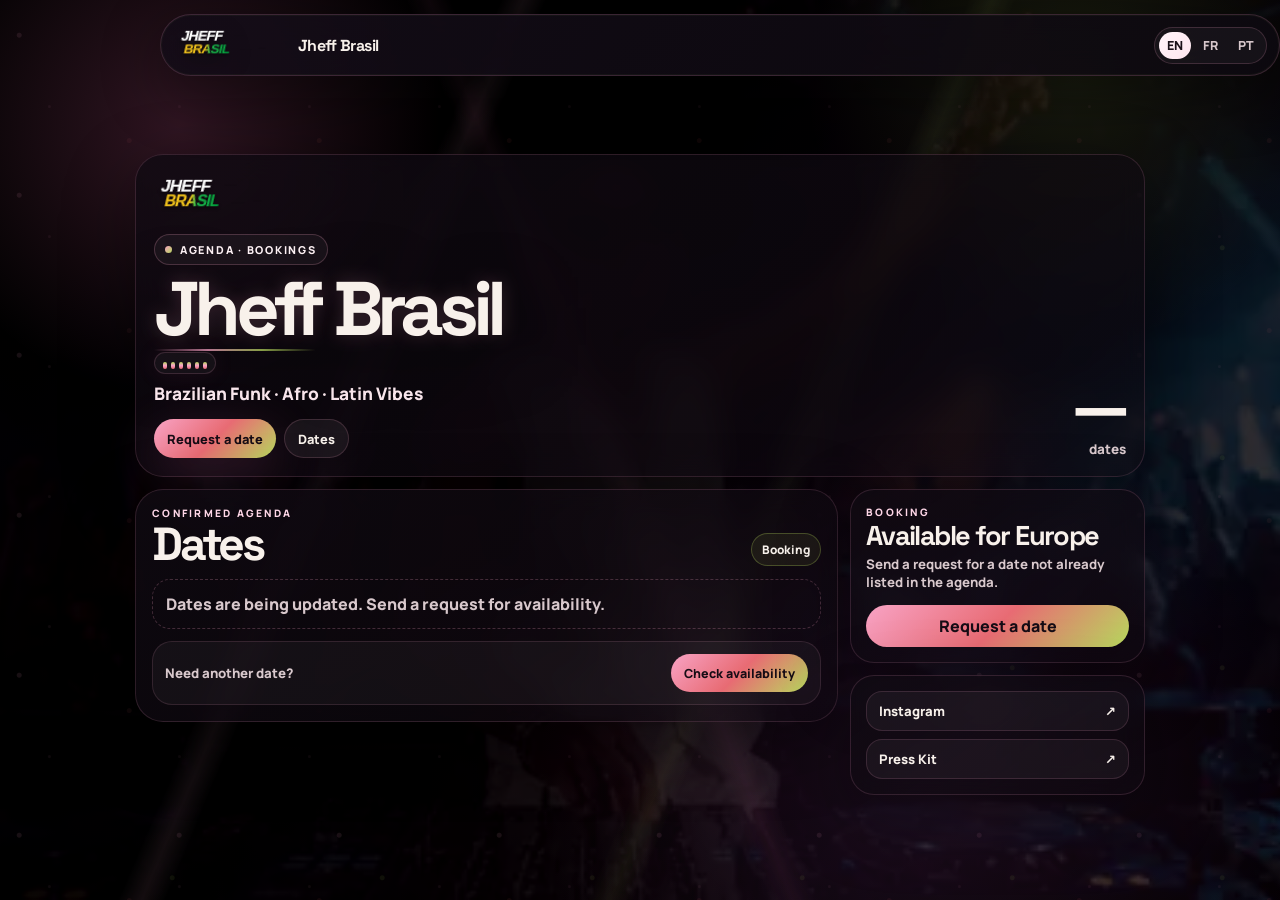
==== commit b330c0a7: "Enable futuristic animations on agenda page" ====
--- a/availability/index.html
+++ b/availability/index.html
@@ -10,7 +10,8 @@
   <link rel="preconnect" href="https://fonts.googleapis.com">
   <link rel="preconnect" href="https://fonts.gstatic.com" crossorigin>
   <link href="https://fonts.googleapis.com/css2?family=Manrope:wght@500;700;800;900&family=Space+Grotesk:wght@700&display=swap" rel="stylesheet">
-  <link rel="stylesheet" href="/assets/css/styles.css?v=manga-rosa-13">
+  <link rel="stylesheet" href="/assets/css/styles.css?v=manga-rosa-14">
+  <link rel="stylesheet" href="/assets/css/futurist-animations.css?v=club-1">
   <style>
     body.availability-page{overflow:auto;background:#0f0811;color:var(--text)}.availability-page:before{content:"";position:fixed;inset:0;z-index:-4;background:linear-gradient(115deg,rgba(10,6,12,.97),rgba(18,8,17,.88) 46%,rgba(40,17,30,.58)),url('/assets/images/live-performance.webp') 60% center/cover;filter:saturate(.82) brightness(.52) contrast(1.06)}.availability-page:after{content:"";position:fixed;inset:0;z-index:-3;background:radial-gradient(circle at 14% 14%,rgba(240,108,171,.20),transparent 17rem),radial-gradient(circle at 84% 8%,rgba(184,217,94,.12),transparent 17rem),radial-gradient(circle at 72% 86%,rgba(111,58,120,.22),transparent 24rem);pointer-events:none}.booking-page{width:min(1010px,calc(100% - 28px));margin:0 auto;padding:92px 0 40px;display:grid;gap:12px}.glass{border:1px solid rgba(248,163,197,.15);background:linear-gradient(145deg,rgba(16,10,18,.82),rgba(16,10,18,.48));backdrop-filter:blur(14px);box-shadow:0 22px 70px rgba(0,0,0,.34)}.booking-hero{border-radius:28px;padding:18px;display:grid;grid-template-columns:1fr auto;gap:16px;align-items:end}.hero-logo{width:132px;display:block;filter:drop-shadow(0 10px 22px rgba(0,0,0,.46));margin:0 0 13px}.booking-label{display:inline-flex;align-items:center;gap:8px;border:1px solid rgba(248,163,197,.22);border-radius:999px;background:rgba(255,255,255,.045);padding:7px 10px;font-size:.68rem;font-weight:950;letter-spacing:.16em;text-transform:uppercase;color:#fff3f6}.booking-label:before{content:"";width:7px;height:7px;border-radius:50%;background:linear-gradient(135deg,var(--pink),var(--lime))}.booking-hero h1{font-family:var(--display);font-size:clamp(2.35rem,7vw,4.75rem);line-height:.88;letter-spacing:-.075em;margin:11px 0 7px}.tagline{margin:0;color:#f8e5eb;font-weight:950;font-size:clamp(.9rem,1.8vw,1.08rem);line-height:1.2;background:none;-webkit-text-fill-color:currentColor}.hero-actions{display:flex;gap:8px;flex-wrap:wrap;margin-top:15px}.hero-btn{display:inline-flex;align-items:center;justify-content:center;min-height:39px;padding:0 13px;border-radius:999px;border:1px solid rgba(248,163,197,.17);background:rgba(255,255,255,.055);font-weight:950;font-size:.8rem}.hero-btn.primary{border:0;background:linear-gradient(135deg,var(--pink),var(--coral),var(--lime));color:#160c15}.hero-count{text-align:right;min-width:148px}.hero-count strong{display:block;font-family:var(--display);font-size:clamp(2.4rem,6vw,4.2rem);line-height:.82;letter-spacing:-.07em}.hero-count span{display:block;margin-top:6px;color:var(--muted);font-size:.84rem;font-weight:900}.content-grid{display:grid;grid-template-columns:minmax(0,1fr) 295px;gap:12px;align-items:start}.dates-panel{border-radius:28px;padding:16px}.panel-head{display:flex;align-items:end;justify-content:space-between;gap:12px;margin-bottom:13px}.panel-head h2{font-family:var(--display);font-size:clamp(1.7rem,4vw,2.9rem);line-height:.9;letter-spacing:-.07em;margin:0}.kicker{display:block;margin:0 0 4px;color:#ffd7e8;font-size:.64rem;font-weight:950;letter-spacing:.22em;text-transform:uppercase}.count-pill{border:1px solid rgba(184,217,94,.28);border-radius:999px;padding:7px 10px;background:rgba(184,217,94,.08);font-size:.74rem;font-weight:950;white-space:nowrap}.dates-list{display:grid;gap:8px}.show-row{display:grid;grid-template-columns:54px 1fr auto;gap:11px;align-items:center;padding:10px;border:1px solid rgba(255,255,255,.10);border-radius:20px;background:linear-gradient(145deg,rgba(255,255,255,.055),rgba(255,255,255,.024))}.day-box{width:54px;height:54px;border-radius:17px;display:grid;place-items:center;text-align:center;background:linear-gradient(135deg,var(--pink),var(--coral),var(--lime));color:#130b13;font-weight:950;line-height:.92}.day-box strong{font-size:1.16rem}.day-box small{font-size:.55rem;text-transform:uppercase}.show-info{min-width:0}.show-title{margin:0;color:#fff7f4;font-weight:950;font-size:.96rem;line-height:1.14}.show-meta{margin:4px 0 0;color:var(--muted);font-size:.78rem;font-weight:760;line-height:1.25}.show-action{display:inline-flex;align-items:center;justify-content:center;min-width:92px;min-height:34px;border-radius:999px;padding:0 10px;border:1px solid rgba(184,217,94,.28);background:rgba(184,217,94,.08);color:#fff;font-weight:950;font-size:.7rem;white-space:nowrap}.show-action.booked{cursor:default}.show-action.private{border-color:rgba(240,108,171,.32);background:rgba(240,108,171,.10);cursor:default}.dates-cta{display:flex;align-items:center;justify-content:space-between;gap:12px;margin-top:12px;padding:12px;border:1px solid rgba(248,163,197,.13);border-radius:20px;background:rgba(255,255,255,.04)}.dates-cta span{color:var(--muted);font-size:.83rem;font-weight:850}.dates-cta button{border:0;border-radius:999px;min-height:38px;padding:0 13px;background:linear-gradient(135deg,var(--pink),var(--coral),var(--lime));color:#160c15;font-weight:950;font-size:.78rem}.side-panel{display:grid;gap:12px;position:sticky;top:88px}.mini-card{border-radius:24px;padding:15px}.mini-card h3{font-family:var(--display);font-size:1.7rem;line-height:.92;letter-spacing:-.06em;margin:0 0 8px}.mini-card p{margin:0;color:var(--muted);font-size:.83rem;line-height:1.35;font-weight:760}.wide-cta{margin-top:13px;min-height:42px;width:100%;border:0;border-radius:999px;background:linear-gradient(135deg,var(--pink),var(--coral),var(--lime));color:#160c15;font-weight:950}.social-line{display:grid;gap:8px}.social-line a{display:flex;justify-content:space-between;align-items:center;border:1px solid rgba(248,163,197,.15);border-radius:16px;padding:10px 12px;background:rgba(255,255,255,.045);font-weight:900;font-size:.82rem}.empty{border:1px dashed rgba(248,163,197,.23);border-radius:18px;padding:13px;color:var(--muted);font-weight:850}.modal[hidden]{display:none}.modal{position:fixed;inset:0;z-index:100;display:grid;place-items:center;padding:14px}.modal-bg{position:absolute;inset:0;background:rgba(0,0,0,.76);backdrop-filter:blur(9px)}.booking-modal{position:relative;width:min(520px,100%);max-height:calc(100svh - 28px);overflow:auto;border-radius:28px;padding:18px;border:1px solid rgba(248,163,197,.18);background:linear-gradient(180deg,rgba(22,12,24,.98),rgba(10,7,12,.98));box-shadow:0 36px 120px rgba(0,0,0,.70)}.modal-close{position:absolute;right:12px;top:12px;width:38px;height:38px;border-radius:50%;border:1px solid rgba(248,163,197,.18);background:rgba(255,255,255,.06);color:#fff;font-size:1.25rem}.booking-modal h2{font-family:var(--display);font-size:2.35rem;line-height:.9;letter-spacing:-.07em;margin:0 0 12px}.booking-form{display:grid;grid-template-columns:1fr 1fr;gap:10px}.booking-form label{display:grid;gap:5px;color:#e7d3da;font-size:.78rem;font-weight:900}.booking-form input,.booking-form select,.booking-form textarea{width:100%;min-height:43px;border:1px solid rgba(248,163,197,.18);border-radius:14px;background:rgba(8,5,10,.80);color:var(--text);padding:10px 11px;font-weight:800}.booking-form textarea{min-height:96px;resize:vertical}.booking-form .full{grid-column:1/-1}.send-btn{width:100%;min-height:45px;border:0;border-radius:999px;background:linear-gradient(135deg,var(--pink),var(--coral),var(--lime));color:#160c15;font-weight:950}@media(max-width:850px){.availability-page .topbar{position:relative;top:0;left:auto;transform:none;width:calc(100% - 22px);height:52px;margin:10px auto 0}.booking-page{width:calc(100% - 22px);padding:14px 0 38px}.booking-hero{grid-template-columns:1fr auto;padding:15px;border-radius:24px}.hero-logo{width:112px;margin-bottom:10px}.booking-hero h1{font-size:2.85rem}.tagline{font-size:.88rem}.hero-actions{margin-top:12px}.hero-count{min-width:92px}.hero-count strong{font-size:2.35rem}.hero-count span{font-size:.72rem}.content-grid{grid-template-columns:1fr}.side-panel{position:static;order:2}.dates-panel{padding:14px;border-radius:24px}.panel-head h2{font-size:2.15rem}.show-row{grid-template-columns:48px 1fr auto;gap:10px;padding:10px;border-radius:18px}.day-box{width:48px;height:48px;border-radius:15px}.day-box strong{font-size:1.05rem}.show-title{font-size:.91rem}.show-meta{font-size:.75rem}.show-action{min-width:72px;min-height:32px;font-size:.66rem;padding:0 9px}.dates-cta{display:grid;gap:9px}.dates-cta button{width:100%}.mini-card{display:none}.booking-form{grid-template-columns:1fr}.booking-modal{padding:17px;border-radius:24px}.booking-modal h2{font-size:2.1rem}}
   </style>
@@ -18,27 +19,14 @@
 <body class="page manga-theme availability-page">
   <header class="topbar"><a class="brand" href="/"><img class="brand-logo" src="/assets/images/jheff-brasil-logo.svg" alt="Jheff Brasil logo"><span class="brand-name">Jheff Brasil</span></a><div class="lang-switch" aria-label="Language selector"><button data-lang="en">EN</button><button data-lang="fr">FR</button><button data-lang="pt">PT</button></div></header>
   <main class="booking-page">
-    <section class="booking-hero glass"><div><img class="hero-logo" src="/assets/images/jheff-brasil-logo.svg" alt="Jheff Brasil logo"><span class="booking-label" data-i18n="label">Agenda · Bookings</span><h1>Jheff Brasil</h1><p class="tagline">Brazilian Funk · Afro · Latin Vibes</p><div class="hero-actions"><button class="hero-btn primary" type="button" data-open-booking data-i18n="requestDate">Request a date</button><a class="hero-btn" href="#dates" data-i18n="dates">Dates</a></div></div><div class="hero-count"><strong id="hero-count">—</strong><span data-i18n="datesLower">dates</span></div></section>
+    <section class="booking-hero glass"><div><img class="hero-logo" src="/assets/images/jheff-brasil-logo.svg" alt="Jheff Brasil logo"><span class="booking-label" data-i18n="label">Agenda · Bookings</span><h1>Jheff Brasil</h1><div class="sound-bars" aria-hidden="true"><span></span><span></span><span></span><span></span><span></span><span></span></div><p class="tagline">Brazilian Funk · Afro · Latin Vibes</p><div class="hero-actions"><button class="hero-btn primary" type="button" data-open-booking data-i18n="requestDate">Request a date</button><a class="hero-btn" href="#dates" data-i18n="dates">Dates</a></div></div><div class="hero-count"><strong id="hero-count">—</strong><span data-i18n="datesLower">dates</span></div></section>
     <section class="content-grid"><section class="dates-panel glass" id="dates"><div class="panel-head"><div><span class="kicker" data-i18n="confirmedAgenda">Confirmed agenda</span><h2 data-i18n="dates">Dates</h2></div><span class="count-pill" id="count-chip">Loading</span></div><div class="dates-list" id="dates-list"><div class="empty" data-i18n="loadingDates">Loading dates…</div></div><div class="dates-cta"><span data-i18n="needOtherDate">Need another date?</span><button type="button" data-open-booking data-i18n="checkAvailability">Check availability</button></div></section><aside class="side-panel"><div class="mini-card glass"><span class="kicker" data-i18n="booking">Booking</span><h3 data-i18n="availableEurope">Available for Europe</h3><p data-i18n="sideText">Send a request for a date not already listed in the agenda.</p><button class="wide-cta" type="button" data-open-booking data-i18n="requestDate">Request a date</button></div><div class="mini-card glass social-line"><a href="/instagram/">Instagram <span>↗</span></a><a href="/press-kit/">Press Kit <span>↗</span></a></div></aside></section>
   </main>
   <div class="modal" id="booking-modal" hidden><div class="modal-bg" data-close-booking></div><section class="booking-modal"><button class="modal-close" type="button" data-close-booking>×</button><span class="kicker" data-i18n="bookingRequest">Booking request</span><h2 data-i18n="requestDate">Request a date</h2><form class="booking-form" id="booking-form"><label><span data-i18n="date">Date</span><input name="date" type="date" required></label><label><span data-i18n="city">City</span><input name="city" data-placeholder-key="cityPlaceholder" placeholder="Bordeaux, Paris…" required></label><label><span data-i18n="type">Type</span><select name="type"><option data-i18n="clubNight">Club night</option><option data-i18n="privateEvent">Private event</option><option data-i18n="festival">Festival</option><option data-i18n="corporateEvent">Corporate event</option><option data-i18n="other">Other</option></select></label><label><span data-i18n="guests">Guests</span><input name="guests" inputmode="numeric" data-placeholder-key="optional" placeholder="Optional"></label><label class="full"><span data-i18n="budget">Budget</span><input name="budget" data-placeholder-key="optional" placeholder="Optional"></label><label class="full"><span data-i18n="message">Message</span><textarea name="message" data-placeholder-key="messagePlaceholder" placeholder="Venue, audience, set time, music direction…"></textarea></label><button class="send-btn full" type="submit" data-i18n="sendWhatsapp">Send on WhatsApp →</button></form></section></div>
   <script>
     const ARTIST_NAME='Jheff Brasil',WHATSAPP_NUMBER='351919344194';
     const copy={en:{label:'Agenda · Bookings',requestDate:'Request a date',dates:'Dates',datesLower:'dates',confirmedAgenda:'Confirmed agenda',loadingDates:'Loading dates…',needOtherDate:'Need another date?',checkAvailability:'Check availability',booking:'Booking',availableEurope:'Available for Europe',sideText:'Send a request for a date not already listed in the agenda.',bookingRequest:'Booking request',date:'Date',city:'City',type:'Type',clubNight:'Club night',privateEvent:'Private event',festival:'Festival',corporateEvent:'Corporate event',other:'Other',guests:'Guests',budget:'Budget',message:'Message',sendWhatsapp:'Send on WhatsApp →',optional:'Optional',cityPlaceholder:'Bordeaux, Paris…',messagePlaceholder:'Venue, audience, set time, music direction…',booked:'Booked',unavailable:'Unavailable',noDates:'No public dates announced yet.',refresh:'Dates are being updated. Send a request for availability.'},fr:{label:'Agenda · Booking',requestDate:'Demander une date',dates:'Dates',datesLower:'dates',confirmedAgenda:'Agenda confirmé',loadingDates:'Chargement des dates…',needOtherDate:'Une autre date ?',checkAvailability:'Voir disponibilité',booking:'Booking',availableEurope:'Disponible en Europe',sideText:'Envoyez une demande pour une date qui n’est pas déjà dans l’agenda.',bookingRequest:'Demande de booking',date:'Date',city:'Ville',type:'Type',clubNight:'Soirée club',privateEvent:'Événement privé',festival:'Festival',corporateEvent:'Événement corporate',other:'Autre',guests:'Invités',budget:'Budget',message:'Message',sendWhatsapp:'Envoyer sur WhatsApp →',optional:'Optionnel',cityPlaceholder:'Bordeaux, Paris…',messagePlaceholder:'Lieu, public, horaire du set, direction musicale…',booked:'Réservé',unavailable:'Indisponible',noDates:'Aucune date publique annoncée.',refresh:'Les dates sont en cours de mise à jour. Envoyez une demande de disponibilité.'},pt:{label:'Agenda · Bookings',requestDate:'Pedir uma data',dates:'Datas',datesLower:'datas',confirmedAgenda:'Agenda confirmado',loadingDates:'Carregando datas…',needOtherDate:'Precisa de outra data?',checkAvailability:'Ver disponibilidade',booking:'Booking',availableEurope:'Disponível na Europa',sideText:'Envie um pedido para uma data que ainda não aparece na agenda.',bookingRequest:'Pedido de booking',date:'Data',city:'Cidade',type:'Tipo',clubNight:'Noite em clube',privateEvent:'Evento privado',festival:'Festival',corporateEvent:'Evento corporativo',other:'Outro',guests:'Convidados',budget:'Budget',message:'Mensagem',sendWhatsapp:'Enviar pelo WhatsApp →',optional:'Opcional',cityPlaceholder:'Bordeaux, Paris…',messagePlaceholder:'Local, público, horário do set, direção musical…',booked:'Reservado',unavailable:'Indisponível',noDates:'Nenhuma data pública anunciada.',refresh:'As datas estão sendo atualizadas. Envie um pedido de disponibilidade.'}};
-    let lang=localStorage.getItem('djLang')||'en';
-    const modal=document.getElementById('booking-modal');
-    const getCopy=k=>copy[lang]?.[k]||copy.en[k]||k;
-    function setLang(next){lang=next;localStorage.setItem('djLang',lang);document.documentElement.lang=lang;document.querySelectorAll('[data-lang]').forEach(b=>b.classList.toggle('active',b.dataset.lang===lang));document.querySelectorAll('[data-i18n]').forEach(el=>el.textContent=getCopy(el.dataset.i18n));document.querySelectorAll('[data-placeholder-key]').forEach(el=>el.placeholder=getCopy(el.dataset.placeholderKey));loadDates();}
-    function openBooking(){modal.hidden=false;document.body.classList.add('modal-open')}
-    function closeBooking(){modal.hidden=true;document.body.classList.remove('modal-open')}
-    document.querySelectorAll('[data-lang]').forEach(b=>b.addEventListener('click',()=>setLang(b.dataset.lang)));
-    document.querySelectorAll('[data-open-booking]').forEach(b=>b.addEventListener('click',openBooking));
-    document.querySelectorAll('[data-close-booking]').forEach(b=>b.addEventListener('click',closeBooking));
-    function dayBox(iso){const d=new Date(iso);const monthFmt=new Intl.DateTimeFormat(lang==='pt'?'pt-BR':lang==='fr'?'fr-FR':'en',{month:'short'});return `<div class="day-box"><div><strong>${String(d.getDate()).padStart(2,'0')}</strong><small>${monthFmt.format(d)}</small></div></div>`}
-    async function loadDates(){const list=document.getElementById('dates-list'),chip=document.getElementById('count-chip'),hero=document.getElementById('hero-count');const dateFmt=new Intl.DateTimeFormat(lang==='pt'?'pt-BR':lang==='fr'?'fr-FR':'en-GB',{weekday:'short',day:'2-digit',month:'short',hour:'2-digit',minute:'2-digit'});try{const r=await fetch('/api/calendar',{headers:{accept:'application/json'}});const data=await r.json();if(!r.ok||!data.ok)throw new Error('Calendar unavailable');const events=data.events||[];chip.textContent=events.length===1?`1 ${getCopy('datesLower').replace(/s$/,'')}`:`${events.length} ${getCopy('datesLower')}`;hero.textContent=events.length;if(!events.length){list.innerHTML=`<div class="empty">${getCopy('noDates')}</div>`;return}list.innerHTML=events.slice(0,10).map(ev=>{const d=new Date(ev.start),priv=/private|unavailable/i.test(ev.status||'');const loc=ev.location?` · ${esc(ev.location)}`:'';const detail=ev.allDay?`All day${loc}`:`${dateFmt.format(d)}${loc}`;const action=priv?`<span class="show-action private">${getCopy('unavailable')}</span>`:`<span class="show-action booked">${getCopy('booked')}</span>`;return `<article class="show-row">${dayBox(ev.start)}<div class="show-info"><h3 class="show-title">${esc(ev.title)}</h3><p class="show-meta">${detail}</p></div>${action}</article>`}).join('')}catch(e){chip.textContent=getCopy('booking');hero.textContent='—';list.innerHTML=`<div class="empty">${getCopy('refresh')}</div>`}}
-    function esc(v){return String(v||'').replace(/[&<>'"]/g,c=>({'&':'&amp;','<':'&lt;','>':'&gt;',"'":'&#39;','"':'&quot;'}[c]))}
-    document.getElementById('booking-form').addEventListener('submit',e=>{e.preventDefault();const d=new FormData(e.currentTarget);const msg=[`Hello ${ARTIST_NAME},`,'I would like to request a booking.','',`${getCopy('date')}: ${d.get('date')||'-'}`,`${getCopy('city')}: ${d.get('city')||'-'}`,`${getCopy('type')}: ${d.get('type')||'-'}`,`${getCopy('guests')}: ${d.get('guests')||'-'}`,`${getCopy('budget')}: ${d.get('budget')||'-'}`,`${getCopy('message')}: ${d.get('message')||'-'}`].join('\n');window.open(`https://wa.me/${WHATSAPP_NUMBER}?text=${encodeURIComponent(msg)}`,'_blank','noopener,noreferrer')});
-    setLang(lang);
+    let lang=localStorage.getItem('djLang')||'en';const modal=document.getElementById('booking-modal');const getCopy=k=>copy[lang]?.[k]||copy.en[k]||k;function setLang(next){lang=next;localStorage.setItem('djLang',lang);document.documentElement.lang=lang;document.querySelectorAll('[data-lang]').forEach(b=>b.classList.toggle('active',b.dataset.lang===lang));document.querySelectorAll('[data-i18n]').forEach(el=>el.textContent=getCopy(el.dataset.i18n));document.querySelectorAll('[data-placeholder-key]').forEach(el=>el.placeholder=getCopy(el.dataset.placeholderKey));loadDates();}function openBooking(){modal.hidden=false;document.body.classList.add('modal-open')}function closeBooking(){modal.hidden=true;document.body.classList.remove('modal-open')}document.querySelectorAll('[data-lang]').forEach(b=>b.addEventListener('click',()=>setLang(b.dataset.lang)));document.querySelectorAll('[data-open-booking]').forEach(b=>b.addEventListener('click',openBooking));document.querySelectorAll('[data-close-booking]').forEach(b=>b.addEventListener('click',closeBooking));function dayBox(iso){const d=new Date(iso);const monthFmt=new Intl.DateTimeFormat(lang==='pt'?'pt-BR':lang==='fr'?'fr-FR':'en',{month:'short'});return `<div class="day-box"><div><strong>${String(d.getDate()).padStart(2,'0')}</strong><small>${monthFmt.format(d)}</small></div></div>`}async function loadDates(){const list=document.getElementById('dates-list'),chip=document.getElementById('count-chip'),hero=document.getElementById('hero-count');const dateFmt=new Intl.DateTimeFormat(lang==='pt'?'pt-BR':lang==='fr'?'fr-FR':'en-GB',{weekday:'short',day:'2-digit',month:'short',hour:'2-digit',minute:'2-digit'});try{const r=await fetch('/api/calendar',{headers:{accept:'application/json'}});const data=await r.json();if(!r.ok||!data.ok)throw new Error('Calendar unavailable');const events=data.events||[];chip.textContent=events.length===1?`1 ${getCopy('datesLower').replace(/s$/,'')}`:`${events.length} ${getCopy('datesLower')}`;hero.textContent=events.length;if(!events.length){list.innerHTML=`<div class="empty">${getCopy('noDates')}</div>`;return}list.innerHTML=events.slice(0,10).map(ev=>{const d=new Date(ev.start),priv=/private|unavailable/i.test(ev.status||'');const loc=ev.location?` · ${esc(ev.location)}`:'';const detail=ev.allDay?`All day${loc}`:`${dateFmt.format(d)}${loc}`;const action=priv?`<span class="show-action private">${getCopy('unavailable')}</span>`:`<span class="show-action booked">${getCopy('booked')}</span>`;return `<article class="show-row">${dayBox(ev.start)}<div class="show-info"><h3 class="show-title">${esc(ev.title)}</h3><p class="show-meta">${detail}</p></div>${action}</article>`}).join('')}catch(e){chip.textContent=getCopy('booking');hero.textContent='—';list.innerHTML=`<div class="empty">${getCopy('refresh')}</div>`}}function esc(v){return String(v||'').replace(/[&<>'"]/g,c=>({'&':'&amp;','<':'&lt;','>':'&gt;',"'":'&#39;','"':'&quot;'}[c]))}document.getElementById('booking-form').addEventListener('submit',e=>{e.preventDefault();const d=new FormData(e.currentTarget);const msg=[`Hello ${ARTIST_NAME},`,'I would like to request a booking.','',`${getCopy('date')}: ${d.get('date')||'-'}`,`${getCopy('city')}: ${d.get('city')||'-'}`,`${getCopy('type')}: ${d.get('type')||'-'}`,`${getCopy('guests')}: ${d.get('guests')||'-'}`,`${getCopy('budget')}: ${d.get('budget')||'-'}`,`${getCopy('message')}: ${d.get('message')||'-'}`].join('\n');window.open(`https://wa.me/${WHATSAPP_NUMBER}?text=${encodeURIComponent(msg)}`,'_blank','noopener,noreferrer')});setLang(lang);
   </script>
 </body>
 </html>
--- a/assets/css/futurist-animations.css
+++ b/assets/css/futurist-animations.css
@@ -0,0 +1,12 @@
+@media (prefers-reduced-motion:no-preference){
+  .landing-page .screen::before,.availability-page .booking-page::before{content:"";position:fixed;inset:-20%;z-index:-2;pointer-events:none;background:linear-gradient(115deg,transparent 0 42%,rgba(248,163,197,.10) 43%,transparent 44% 62%,rgba(184,217,94,.09) 63%,transparent 64%),linear-gradient(70deg,transparent 0 54%,rgba(240,108,171,.08) 55%,transparent 56%);transform:translateX(-8%) rotate(-2deg);animation:laserDrift 13s ease-in-out infinite alternate;mix-blend-mode:screen;opacity:.72}
+  .landing-page .screen::after,.availability-page .booking-page::after{content:"";position:fixed;inset:0;z-index:-1;pointer-events:none;background:radial-gradient(circle at 12% 22%,rgba(248,163,197,.18) 0 2px,transparent 3px),radial-gradient(circle at 82% 18%,rgba(184,217,94,.14) 0 2px,transparent 3px),radial-gradient(circle at 68% 74%,rgba(232,107,115,.12) 0 2px,transparent 3px),radial-gradient(circle at 38% 82%,rgba(248,163,197,.10) 0 1px,transparent 2px);background-size:160px 160px,210px 210px,190px 190px,130px 130px;animation:particleFloat 19s linear infinite;opacity:.55}
+  .topbar,.hero-panel,.booking-hero,.dates-panel,.mini-card,.home-agenda{animation:panelReveal .78s cubic-bezier(.2,.75,.2,1) both}.hero-brand-lockup,.booking-hero .hero-logo{animation:panelReveal .6s cubic-bezier(.2,.75,.2,1) both .06s}.hero-panel h1,.booking-hero h1{animation:titleIgnite .72s cubic-bezier(.2,.75,.2,1) both .12s}.tagline,.lead,.micro-trust,.hero-actions,.actions{animation:panelReveal .72s cubic-bezier(.2,.75,.2,1) both .18s}
+  .brand-logo,.hero-logo{animation:logoBreath 4.8s ease-in-out infinite;transform-origin:center}.hero-panel h1,.booking-hero h1{position:relative;text-shadow:0 0 18px rgba(248,163,197,.20),0 18px 70px rgba(0,0,0,.62)}.hero-panel h1::after,.booking-hero h1::after{content:"";position:absolute;left:0;right:0;bottom:-8px;height:2px;background:linear-gradient(90deg,transparent,var(--pink),var(--lime),transparent);transform:scaleX(.2);transform-origin:left;animation:titleScan 3.6s ease-in-out infinite;opacity:.72}
+  .tagline{background-size:250% 100%;animation:gradientFlow 7.5s linear infinite,panelReveal .72s cubic-bezier(.2,.75,.2,1) both .18s}.eyebrow,.booking-label,.count-pill{animation:softPulse 3.5s ease-in-out infinite}
+  .btn,.hero-btn,.wide-cta,.send-btn,.show-action,.download-float{position:relative;overflow:hidden}.btn::after,.hero-btn::after,.wide-cta::after,.send-btn::after,.show-action::after{content:"";position:absolute;inset:-2px;transform:translateX(-130%) skewX(-20deg);background:linear-gradient(90deg,transparent,rgba(255,255,255,.46),transparent);animation:lightSweep 4.9s ease-in-out infinite;pointer-events:none}.primary,.hero-btn.primary,.wide-cta,.send-btn{animation:neonButton 2.9s ease-in-out infinite}.ghost,.social-line a,.show-row{transition:transform .22s ease,border-color .22s ease,box-shadow .22s ease,background .22s ease}.ghost:hover,.social-line a:hover,.show-row:hover{transform:translateY(-2px);border-color:rgba(248,163,197,.34);box-shadow:0 16px 46px rgba(240,108,171,.12)}
+  .home-agenda,.dates-panel{position:relative}.home-agenda::after,.dates-panel::after{content:"";position:absolute;inset:0;border-radius:inherit;background:linear-gradient(115deg,transparent 0 36%,rgba(255,255,255,.08) 45%,transparent 54%);transform:translateX(-120%);animation:cardScan 7s ease-in-out infinite;pointer-events:none}.ticker-track{filter:drop-shadow(0 0 12px rgba(184,217,94,.08))}.pulse-dot{animation:pulseDate 1.65s infinite,liveColor 4s ease-in-out infinite}.show-action.booked,.show-action.private{animation:statusBlink 2.6s ease-in-out infinite}
+  .sound-bars{position:relative;z-index:2;display:inline-flex;align-items:end;gap:4px;height:22px;margin:2px 0 10px;padding:4px 8px;border:1px solid rgba(248,163,197,.16);border-radius:999px;background:rgba(255,255,255,.045);box-shadow:0 0 24px rgba(240,108,171,.08)}.sound-bars span{width:4px;height:7px;border-radius:999px;background:linear-gradient(180deg,var(--lime),var(--pink),var(--coral));animation:eqBounce 1s ease-in-out infinite}.sound-bars span:nth-child(2){animation-delay:.12s}.sound-bars span:nth-child(3){animation-delay:.24s}.sound-bars span:nth-child(4){animation-delay:.36s}.sound-bars span:nth-child(5){animation-delay:.18s}.sound-bars span:nth-child(6){animation-delay:.3s}
+}
+@keyframes laserDrift{from{transform:translateX(-10%) rotate(-2deg)}to{transform:translateX(8%) rotate(2deg)}}@keyframes particleFloat{from{background-position:0 0,0 0,0 0,0 0}to{background-position:160px -160px,-210px 210px,190px 190px,-130px -130px}}@keyframes panelReveal{from{opacity:0;transform:translateY(16px) scale(.985);filter:blur(8px)}to{opacity:1;transform:none;filter:none}}@keyframes titleIgnite{from{opacity:0;transform:translateY(18px);filter:blur(10px)}to{opacity:1;transform:none;filter:none}}@keyframes logoBreath{0%,100%{transform:scale(1);filter:drop-shadow(0 10px 20px rgba(0,0,0,.36))}50%{transform:scale(1.018);filter:drop-shadow(0 0 20px rgba(248,163,197,.24)) drop-shadow(0 10px 22px rgba(0,0,0,.42))}}@keyframes titleScan{0%,100%{transform:scaleX(.16);opacity:.35}45%,60%{transform:scaleX(.95);opacity:.95}}@keyframes gradientFlow{from{background-position:0 50%}to{background-position:250% 50%}}@keyframes softPulse{0%,100%{box-shadow:0 0 0 rgba(248,163,197,0)}50%{box-shadow:0 0 24px rgba(248,163,197,.14)}}@keyframes lightSweep{0%,58%{transform:translateX(-130%) skewX(-20deg)}76%,100%{transform:translateX(130%) skewX(-20deg)}}@keyframes neonButton{0%,100%{box-shadow:0 16px 54px rgba(240,108,171,.20)}50%{box-shadow:0 18px 64px rgba(240,108,171,.32),0 0 22px rgba(184,217,94,.18)}}@keyframes cardScan{0%,62%{transform:translateX(-120%)}78%,100%{transform:translateX(120%)}}@keyframes liveColor{0%,100%{filter:hue-rotate(0)}50%{filter:hue-rotate(46deg)}}@keyframes statusBlink{0%,100%{box-shadow:0 0 0 rgba(184,217,94,0)}50%{box-shadow:0 0 18px rgba(184,217,94,.16)}}@keyframes eqBounce{0%,100%{height:6px;opacity:.75}50%{height:18px;opacity:1}}
+@media (prefers-reduced-motion:reduce){*,*::before,*::after{animation-duration:.001ms!important;animation-iteration-count:1!important;scroll-behavior:auto!important}}
